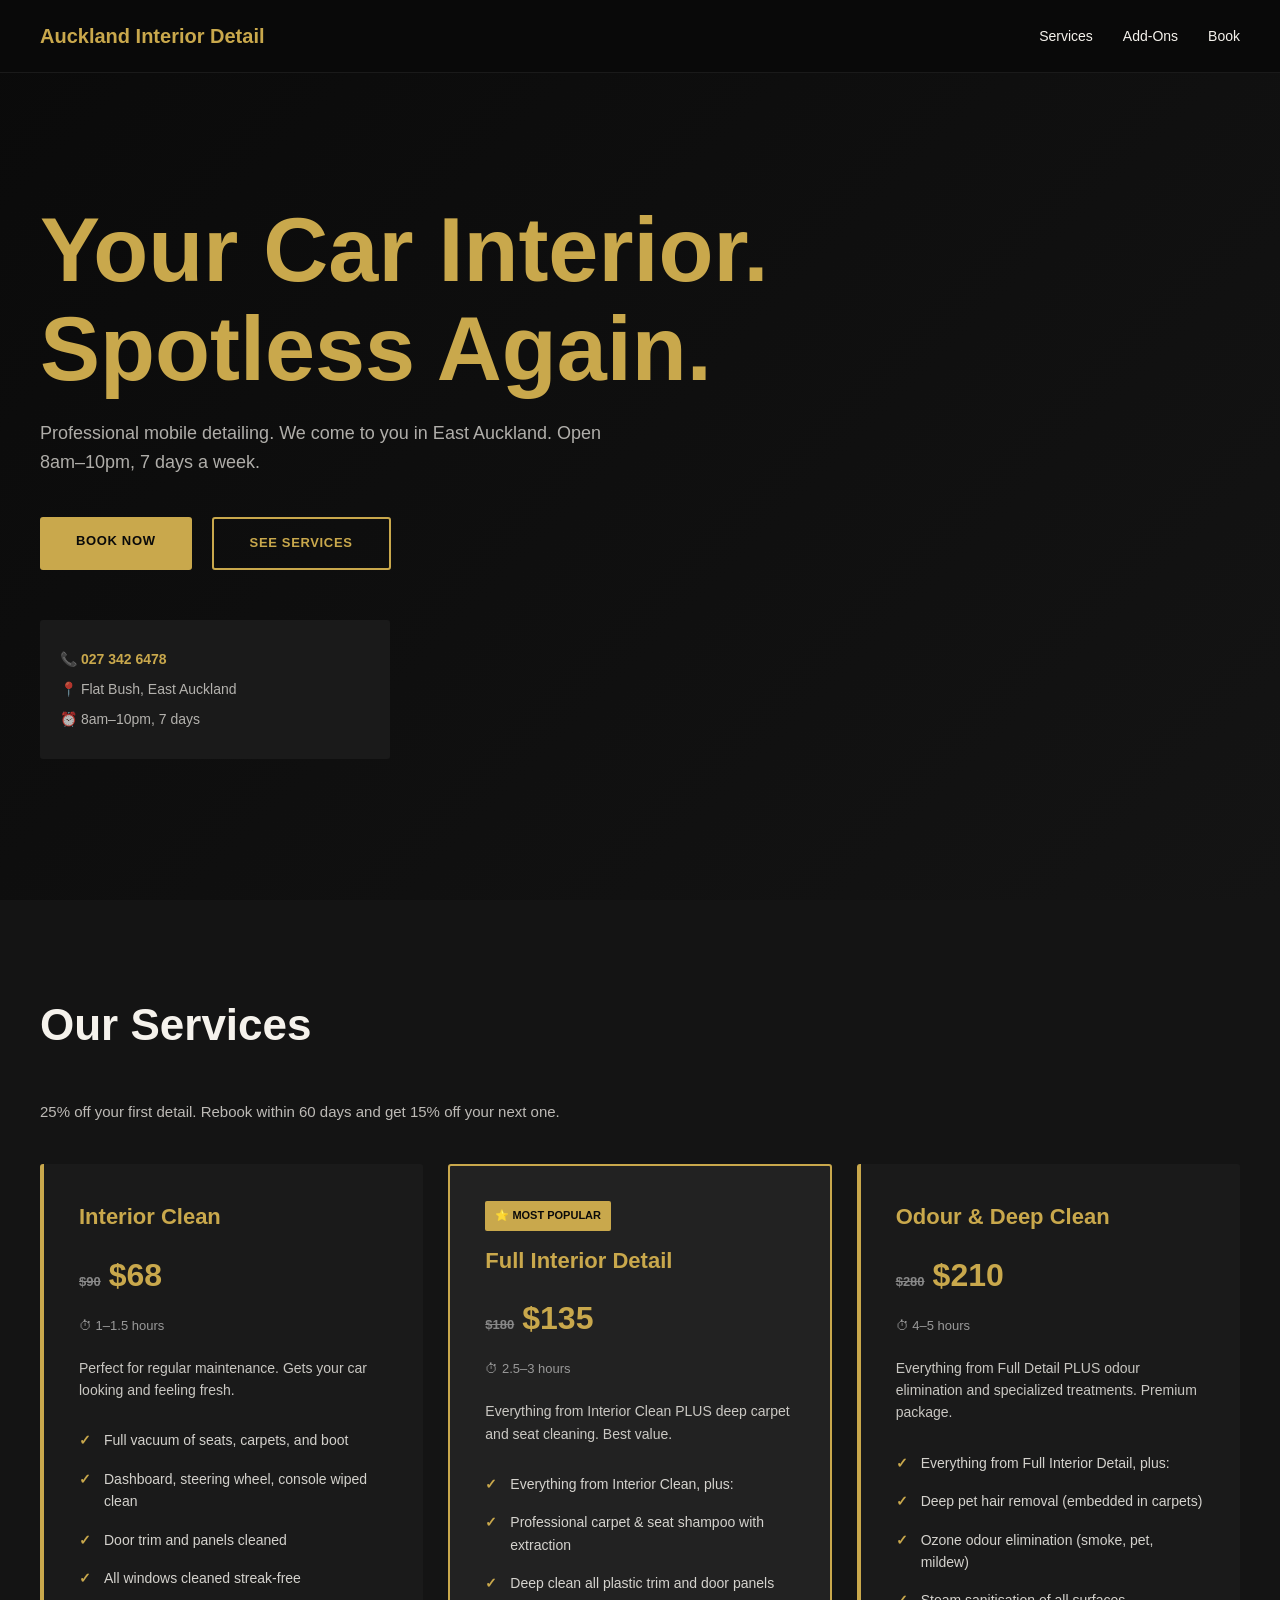
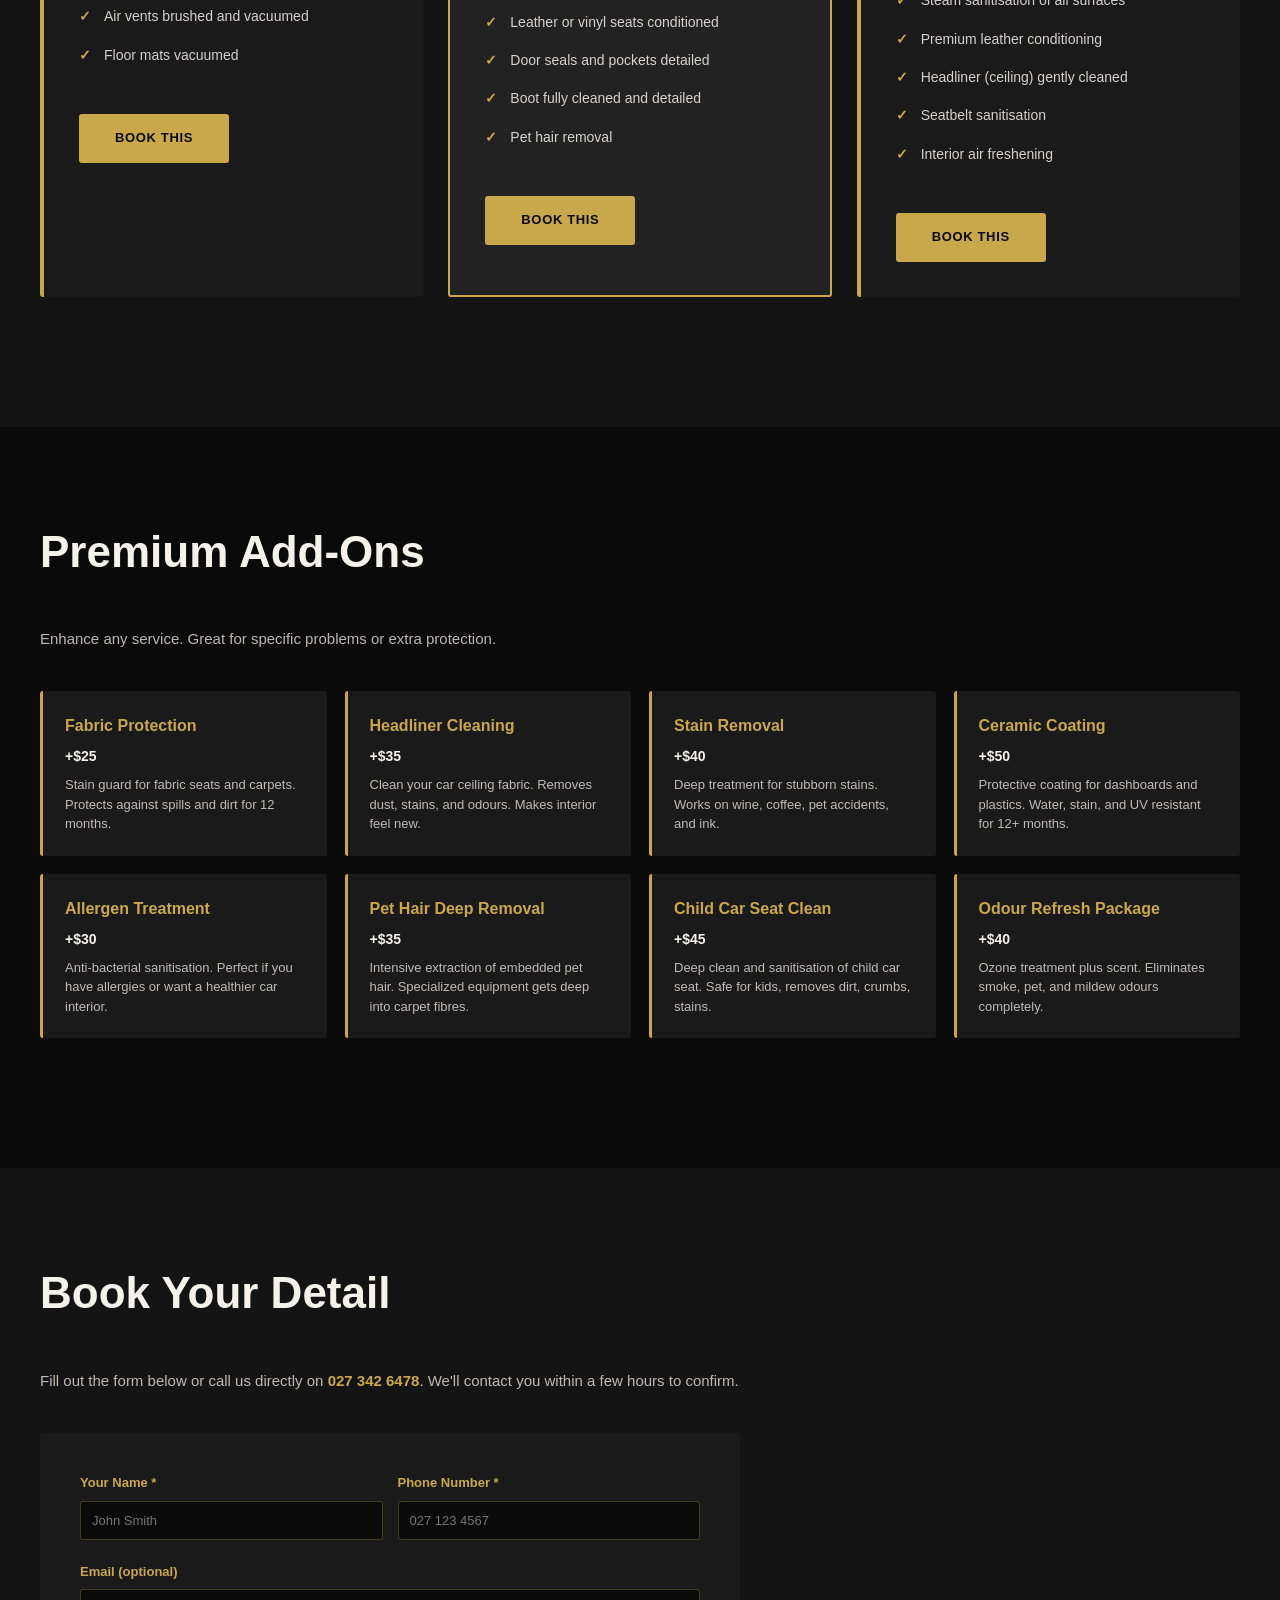
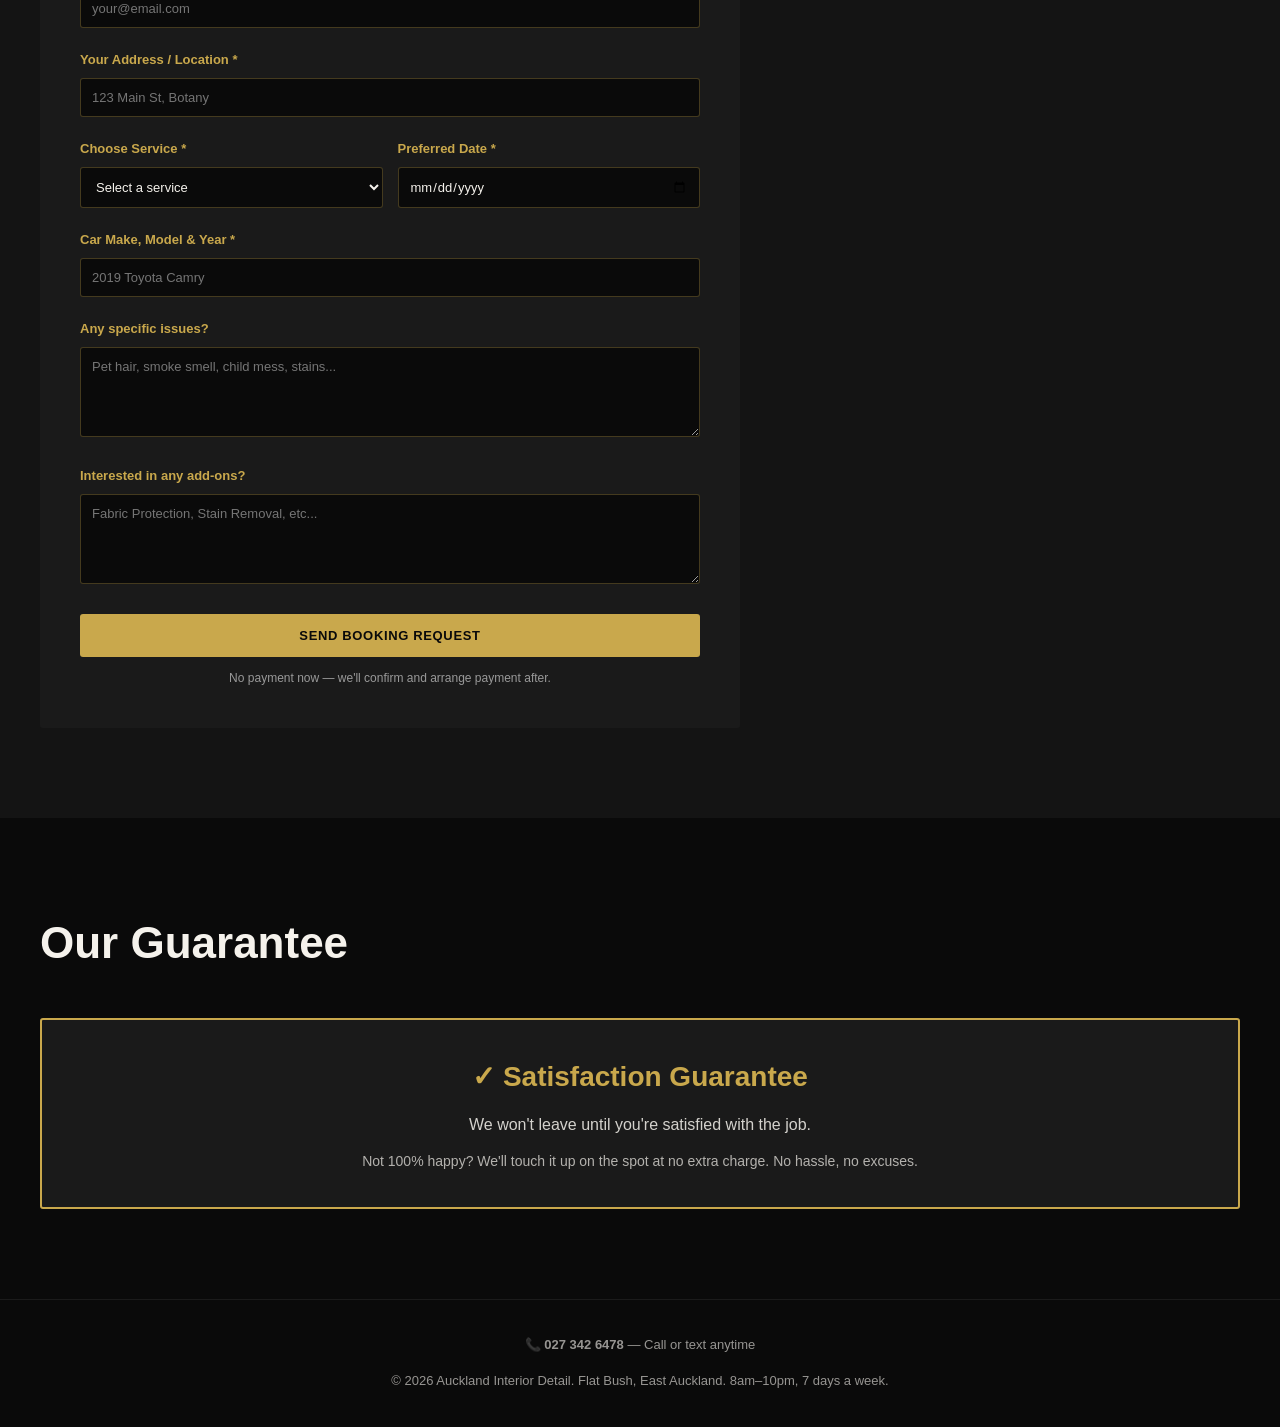
==== index.html @ ecf5320c "Intercept booking form: show success screen instead of redirecting to Formspree Agent-Logs-Url: http" ====
<!DOCTYPE html>
<html lang="en">
<head>
<meta charset="UTF-8">
<meta name="viewport" content="width=device-width, initial-scale=1.0">
<title>Auckland Interior Detail — Mobile Car Detailing</title>
<style>
* { margin: 0; padding: 0; box-sizing: border-box; }
body { background: #0a0a0a; color: #f5f2ec; font-family: -apple-system, BlinkMacSystemFont, 'Segoe UI', sans-serif; line-height: 1.6; }
nav { position: fixed; top: 0; left: 0; right: 0; z-index: 100; display: flex; justify-content: space-between; align-items: center; padding: 20px 40px; background: rgba(10,10,10,0.98); border-bottom: 1px solid rgba(255,255,255,0.07); }
.nav-logo { font-size: 20px; font-weight: bold; color: #c9a84c; }
.nav-links { display: flex; gap: 30px; list-style: none; }
.nav-links a { text-decoration: none; color: #f5f2ec; font-size: 14px; }
.nav-links a:hover { color: #c9a84c; }
.hero { min-height: 100vh; display: flex; flex-direction: column; justify-content: center; padding: 140px 40px 80px; background: linear-gradient(135deg, #0a0a0a 0%, #141414 100%); }
.hero h1 { font-size: 90px; margin-bottom: 20px; color: #c9a84c; line-height: 1.1; }
.hero p { font-size: 18px; color: rgba(245,242,236,0.7); max-width: 600px; margin-bottom: 40px; }
.hero-buttons { display: flex; gap: 20px; margin-bottom: 50px; }
.btn { display: inline-block; padding: 14px 36px; background: #c9a84c; color: #0a0a0a; text-decoration: none; border-radius: 3px; font-weight: 600; font-size: 13px; text-transform: uppercase; letter-spacing: 0.05em; border: none; cursor: pointer; transition: background 0.2s; }
.btn:hover { background: #e2c276; }
.hero-contact { background: #1a1a1a; padding: 20px; border-radius: 3px; max-width: 350px; text-align: left; }
.hero-contact p { margin: 8px 0; font-size: 14px; }
.hero-contact strong { color: #c9a84c; }
section { padding: 90px 40px; }
#services { background: #141414; }
#addons { background: #0a0a0a; }
#booking { background: #141414; }
#guarantee { background: #0a0a0a; }
h2 { font-size: 44px; margin-bottom: 40px; color: #f5f2ec; }
h3 { color: #c9a84c; margin-bottom: 15px; font-size: 22px; }
.intro-text { font-size: 15px; color: rgba(245,242,236,0.75); margin-bottom: 40px; }
.services-grid { display: grid; grid-template-columns: repeat(auto-fit, minmax(310px, 1fr)); gap: 25px; margin: 40px 0; }
.service-card { background: #1a1a1a; padding: 35px; border-left: 4px solid #c9a84c; border-radius: 3px; transition: transform 0.3s; }
.service-card:hover { transform: translateY(-3px); }
.service-card.featured { border: 2px solid #c9a84c; background: #222; }
.service-badge { background: #c9a84c; color: #0a0a0a; padding: 6px 10px; font-size: 11px; font-weight: 600; border-radius: 2px; display: inline-block; margin-bottom: 12px; }
.service-price { font-size: 32px; font-weight: bold; color: #c9a84c; margin: 15px 0; }
.service-price-old { font-size: 13px; color: #888; text-decoration: line-through; margin-right: 8px; }
.service-time { color: #999; font-size: 13px; margin: 10px 0 20px; }
.service-list { list-style: none; margin: 20px 0; }
.service-list li { padding: 8px 0 8px 25px; position: relative; color: rgba(245,242,236,0.85); font-size: 14px; }
.service-list li:before { content: "✓"; position: absolute; left: 0; color: #c9a84c; font-weight: bold; }
.service-btn { display: inline-block; margin-top: 20px; }
.addons-grid { display: grid; grid-template-columns: repeat(auto-fit, minmax(280px, 1fr)); gap: 18px; margin: 40px 0; }
.addon-card { background: #1a1a1a; padding: 22px; border-left: 3px solid #c9a84c; border-radius: 3px; }
.addon-name { font-size: 16px; font-weight: 600; color: #c9a84c; margin-bottom: 6px; }
.addon-price { font-size: 14px; font-weight: 600; color: #f5f2ec; margin-bottom: 8px; }
.addon-desc { font-size: 13px; color: rgba(245,242,236,0.75); line-height: 1.5; }
.booking-wrapper { max-width: 700px; }
.booking-form { background: #1a1a1a; padding: 40px; border-radius: 3px; margin-top: 30px; }
.form-group { margin-bottom: 22px; }
.form-group label { display: block; margin-bottom: 7px; font-weight: 600; color: #c9a84c; font-size: 13px; }
.form-group input, .form-group select, .form-group textarea { width: 100%; padding: 11px; background: #0a0a0a; border: 1px solid rgba(201,168,76,0.3); color: #f5f2ec; border-radius: 3px; font-family: inherit; font-size: 13px; }
.form-group input:focus, .form-group select:focus, .form-group textarea:focus { outline: none; border-color: #c9a84c; }
.form-row { display: grid; grid-template-columns: 1fr 1fr; gap: 15px; }
.form-group textarea { min-height: 90px; resize: vertical; }
.form-submit { width: 100%; }
.form-note { text-align: center; color: #999; font-size: 12px; margin-top: 12px; }
.guarantee-box { background: #1a1a1a; padding: 35px; border: 2px solid #c9a84c; border-radius: 3px; text-align: center; margin-top: 40px; }
.guarantee-title { font-size: 28px; margin-bottom: 12px; color: #c9a84c; }
.guarantee-text { font-size: 16px; color: rgba(245,242,236,0.85); }
.guarantee-subtext { margin-top: 12px; font-size: 14px; color: rgba(245,242,236,0.7); }
footer { background: #0a0a0a; text-align: center; padding: 35px; border-top: 1px solid rgba(255,255,255,0.07); font-size: 13px; color: rgba(245,242,236,0.6); }
@media (max-width: 768px) {
  nav { padding: 15px 20px; }
  .nav-links { gap: 15px; }
  .hero { padding: 100px 20px 60px; }
  .hero h1 { font-size: 52px; }
  .hero p { font-size: 16px; }
  section { padding: 60px 20px; }
  h2 { font-size: 32px; }
  .form-row { grid-template-columns: 1fr; }
  .services-grid { grid-template-columns: 1fr; }
  .addons-grid { grid-template-columns: 1fr; }
  .hero-buttons { flex-direction: column; }
}
</style>
</head>
<body>

<nav>
  <div class="nav-logo">Auckland Interior Detail</div>
  <ul class="nav-links">
    <li><a href="#services">Services</a></li>
    <li><a href="#addons">Add-Ons</a></li>
    <li><a href="#booking">Book</a></li>
  </ul>
</nav>

<section class="hero">
  <h1>Your Car Interior.<br>Spotless Again.</h1>
  <p>Professional mobile detailing. We come to you in East Auckland. Open 8am–10pm, 7 days a week.</p>
  <div class="hero-buttons">
    <a href="#booking" class="btn">Book Now</a>
    <a href="#services" class="btn" style="background: transparent; border: 2px solid #c9a84c; color: #c9a84c;">See Services</a>
  </div>
  <div class="hero-contact">
    <p><strong>📞 027 342 6478</strong></p>
    <p>📍 Flat Bush, East Auckland</p>
    <p>⏰ 8am–10pm, 7 days</p>
  </div>
</section>

<section id="services">
  <h2>Our Services</h2>
  <p class="intro-text">25% off your first detail. Rebook within 60 days and get 15% off your next one.</p>
  
  <div class="services-grid">
    
    <div class="service-card">
      <h3>Interior Clean</h3>
      <div class="service-price"><span class="service-price-old">$90</span>$68</div>
      <div class="service-time">⏱ 1–1.5 hours</div>
      <p style="margin-bottom: 18px; font-size: 14px; color: rgba(245,242,236,0.8);">Perfect for regular maintenance. Gets your car looking and feeling fresh.</p>
      <ul class="service-list">
        <li>Full vacuum of seats, carpets, and boot</li>
        <li>Dashboard, steering wheel, console wiped clean</li>
        <li>Door trim and panels cleaned</li>
        <li>All windows cleaned streak-free</li>
        <li>Air vents brushed and vacuumed</li>
        <li>Floor mats vacuumed</li>
      </ul>
      <a href="#booking" class="btn service-btn">Book This</a>
    </div>

    <div class="service-card featured">
      <div class="service-badge">⭐ MOST POPULAR</div>
      <h3>Full Interior Detail</h3>
      <div class="service-price"><span class="service-price-old">$180</span>$135</div>
      <div class="service-time">⏱ 2.5–3 hours</div>
      <p style="margin-bottom: 18px; font-size: 14px; color: rgba(245,242,236,0.8);">Everything from Interior Clean PLUS deep carpet and seat cleaning. Best value.</p>
      <ul class="service-list">
        <li>Everything from Interior Clean, plus:</li>
        <li>Professional carpet & seat shampoo with extraction</li>
        <li>Deep clean all plastic trim and door panels</li>
        <li>Leather or vinyl seats conditioned</li>
        <li>Door seals and pockets detailed</li>
        <li>Boot fully cleaned and detailed</li>
        <li>Pet hair removal</li>
      </ul>
      <a href="#booking" class="btn service-btn">Book This</a>
    </div>

    <div class="service-card">
      <h3>Odour & Deep Clean</h3>
      <div class="service-price"><span class="service-price-old">$280</span>$210</div>
      <div class="service-time">⏱ 4–5 hours</div>
      <p style="margin-bottom: 18px; font-size: 14px; color: rgba(245,242,236,0.8);">Everything from Full Detail PLUS odour elimination and specialized treatments. Premium package.</p>
      <ul class="service-list">
        <li>Everything from Full Interior Detail, plus:</li>
        <li>Deep pet hair removal (embedded in carpets)</li>
        <li>Ozone odour elimination (smoke, pet, mildew)</li>
        <li>Steam sanitisation of all surfaces</li>
        <li>Premium leather conditioning</li>
        <li>Headliner (ceiling) gently cleaned</li>
        <li>Seatbelt sanitisation</li>
        <li>Interior air freshening</li>
      </ul>
      <a href="#booking" class="btn service-btn">Book This</a>
    </div>

  </div>
</section>

<section id="addons">
  <h2>Premium Add-Ons</h2>
  <p class="intro-text">Enhance any service. Great for specific problems or extra protection.</p>
  
  <div class="addons-grid">
    <div class="addon-card">
      <div class="addon-name">Fabric Protection</div>
      <div class="addon-price">+$25</div>
      <div class="addon-desc">Stain guard for fabric seats and carpets. Protects against spills and dirt for 12 months.</div>
    </div>
    <div class="addon-card">
      <div class="addon-name">Headliner Cleaning</div>
      <div class="addon-price">+$35</div>
      <div class="addon-desc">Clean your car ceiling fabric. Removes dust, stains, and odours. Makes interior feel new.</div>
    </div>
    <div class="addon-card">
      <div class="addon-name">Stain Removal</div>
      <div class="addon-price">+$40</div>
      <div class="addon-desc">Deep treatment for stubborn stains. Works on wine, coffee, pet accidents, and ink.</div>
    </div>
    <div class="addon-card">
      <div class="addon-name">Ceramic Coating</div>
      <div class="addon-price">+$50</div>
      <div class="addon-desc">Protective coating for dashboards and plastics. Water, stain, and UV resistant for 12+ months.</div>
    </div>
    <div class="addon-card">
      <div class="addon-name">Allergen Treatment</div>
      <div class="addon-price">+$30</div>
      <div class="addon-desc">Anti-bacterial sanitisation. Perfect if you have allergies or want a healthier car interior.</div>
    </div>
    <div class="addon-card">
      <div class="addon-name">Pet Hair Deep Removal</div>
      <div class="addon-price">+$35</div>
      <div class="addon-desc">Intensive extraction of embedded pet hair. Specialized equipment gets deep into carpet fibres.</div>
    </div>
    <div class="addon-card">
      <div class="addon-name">Child Car Seat Clean</div>
      <div class="addon-price">+$45</div>
      <div class="addon-desc">Deep clean and sanitisation of child car seat. Safe for kids, removes dirt, crumbs, stains.</div>
    </div>
    <div class="addon-card">
      <div class="addon-name">Odour Refresh Package</div>
      <div class="addon-price">+$40</div>
      <div class="addon-desc">Ozone treatment plus scent. Eliminates smoke, pet, and mildew odours completely.</div>
    </div>
  </div>
</section>

<section id="booking">
  <h2>Book Your Detail</h2>
  <div class="booking-wrapper">
    <p class="intro-text">Fill out the form below or call us directly on <strong style="color: #c9a84c;">027 342 6478</strong>. We'll contact you within a few hours to confirm.</p>
    
    <form class="booking-form" id="bookingFormElement">
      
      <div class="form-row">
        <div class="form-group">
          <label for="name">Your Name *</label>
          <input type="text" id="name" name="name" required placeholder="John Smith">
        </div>
        <div class="form-group">
          <label for="phone">Phone Number *</label>
          <input type="tel" id="phone" name="phone" required placeholder="027 123 4567">
        </div>
      </div>

      <div class="form-group">
        <label for="email">Email (optional)</label>
        <input type="email" id="email" name="email" placeholder="your@email.com">
      </div>

      <div class="form-group">
        <label for="address">Your Address / Location *</label>
        <input type="text" id="address" name="address" required placeholder="123 Main St, Botany">
      </div>

      <div class="form-row">
        <div class="form-group">
          <label for="service">Choose Service *</label>
          <select id="service" name="service" required>
            <option value="">Select a service</option>
            <option value="Interior Clean - $68">Interior Clean — $68 (was $90)</option>
            <option value="Full Interior Detail - $135">Full Interior Detail — $135 (was $180) ⭐</option>
            <option value="Odour & Deep Clean - $210">Odour & Deep Clean — $210 (was $280)</option>
          </select>
        </div>
        <div class="form-group">
          <label for="date">Preferred Date *</label>
          <input type="date" id="date" name="date" required>
        </div>
      </div>

      <div class="form-group">
        <label for="car">Car Make, Model & Year *</label>
        <input type="text" id="car" name="car" required placeholder="2019 Toyota Camry">
      </div>

      <div class="form-group">
        <label for="issues">Any specific issues?</label>
        <textarea id="issues" name="issues" placeholder="Pet hair, smoke smell, child mess, stains..."></textarea>
      </div>

      <div class="form-group">
        <label for="addons">Interested in any add-ons?</label>
        <textarea id="addons" name="addons" placeholder="Fabric Protection, Stain Removal, etc..."></textarea>
      </div>

      <button type="submit" class="btn form-submit">Send Booking Request</button>
      <p class="form-note">No payment now — we'll confirm and arrange payment after.</p>
    </form>

    <div id="bookingSuccess" style="display:none; text-align:center; padding: 60px 20px;">
      <div style="font-size: 80px; color: #27ae60; line-height: 1;">✓</div>
      <h2 style="color: #27ae60; margin: 20px 0 15px; font-size: 32px;">Booking Placed!</h2>
      <p style="font-size: 16px; color: rgba(245,242,236,0.85); max-width: 480px; margin: 0 auto 20px;">Thank you for your booking. We've received your request and will contact you within a few hours to confirm.</p>
      <p style="font-size: 18px; font-weight: 600; color: #c9a84c;">📞 027 342 6478</p>
    </div>

  </div>
</section>

<section id="guarantee">
  <h2>Our Guarantee</h2>
  <div class="guarantee-box">
    <h3 class="guarantee-title">✓ Satisfaction Guarantee</h3>
    <p class="guarantee-text">We won't leave until you're satisfied with the job.</p>
    <p class="guarantee-subtext">Not 100% happy? We'll touch it up on the spot at no extra charge. No hassle, no excuses.</p>
  </div>
</section>

<footer>
  <p><strong>📞 027 342 6478</strong> — Call or text anytime</p>
  <p style="margin-top: 15px;">© 2026 Auckland Interior Detail. Flat Bush, East Auckland. 8am–10pm, 7 days a week.</p>
</footer>

<script>
  document.getElementById('bookingFormElement').addEventListener('submit', (event) => {
    event.preventDefault();
    const form = event.target;
    fetch('https://formspree.io/f/meevgrbk', {
      method: 'POST',
      headers: { 'Accept': 'application/json' },
      body: new FormData(form)
    }).then((response) => {
      if (response.ok) {
        form.style.display = 'none';
        const success = document.getElementById('bookingSuccess');
        success.style.display = 'block';
        success.scrollIntoView({ behavior: 'smooth' });
      } else {
        alert('Something went wrong. Please try again or call us on 027 342 6478.');
      }
    }).catch(() => {
      alert('Something went wrong. Please try again or call us on 027 342 6478.');
    });
  });
</script>

</body>
</html>
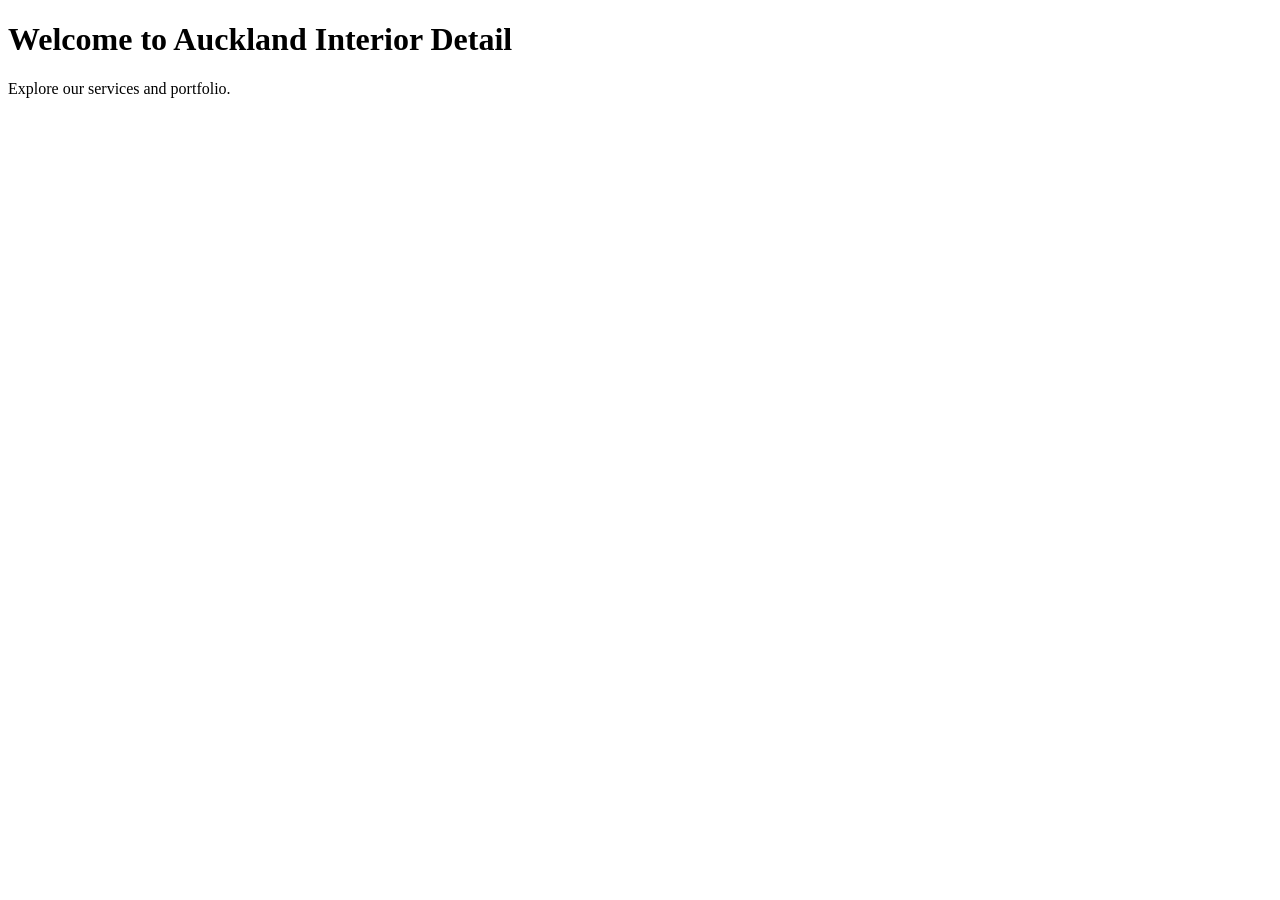
==== commit fbedfab4: "Updated index.html to remove inline styles and scripts" ====
--- a/index.html
+++ b/index.html
@@ -1,324 +1,14 @@
 <!DOCTYPE html>
 <html lang="en">
 <head>
-<meta charset="UTF-8">
-<meta name="viewport" content="width=device-width, initial-scale=1.0">
-<title>Auckland Interior Detail — Mobile Car Detailing</title>
-<style>
-* { margin: 0; padding: 0; box-sizing: border-box; }
-body { background: #0a0a0a; color: #f5f2ec; font-family: -apple-system, BlinkMacSystemFont, 'Segoe UI', sans-serif; line-height: 1.6; }
-nav { position: fixed; top: 0; left: 0; right: 0; z-index: 100; display: flex; justify-content: space-between; align-items: center; padding: 20px 40px; background: rgba(10,10,10,0.98); border-bottom: 1px solid rgba(255,255,255,0.07); }
-.nav-logo { font-size: 20px; font-weight: bold; color: #c9a84c; }
-.nav-links { display: flex; gap: 30px; list-style: none; }
-.nav-links a { text-decoration: none; color: #f5f2ec; font-size: 14px; }
-.nav-links a:hover { color: #c9a84c; }
-.hero { min-height: 100vh; display: flex; flex-direction: column; justify-content: center; padding: 140px 40px 80px; background: linear-gradient(135deg, #0a0a0a 0%, #141414 100%); }
-.hero h1 { font-size: 90px; margin-bottom: 20px; color: #c9a84c; line-height: 1.1; }
-.hero p { font-size: 18px; color: rgba(245,242,236,0.7); max-width: 600px; margin-bottom: 40px; }
-.hero-buttons { display: flex; gap: 20px; margin-bottom: 50px; }
-.btn { display: inline-block; padding: 14px 36px; background: #c9a84c; color: #0a0a0a; text-decoration: none; border-radius: 3px; font-weight: 600; font-size: 13px; text-transform: uppercase; letter-spacing: 0.05em; border: none; cursor: pointer; transition: background 0.2s; }
-.btn:hover { background: #e2c276; }
-.hero-contact { background: #1a1a1a; padding: 20px; border-radius: 3px; max-width: 350px; text-align: left; }
-.hero-contact p { margin: 8px 0; font-size: 14px; }
-.hero-contact strong { color: #c9a84c; }
-section { padding: 90px 40px; }
-#services { background: #141414; }
-#addons { background: #0a0a0a; }
-#booking { background: #141414; }
-#guarantee { background: #0a0a0a; }
-h2 { font-size: 44px; margin-bottom: 40px; color: #f5f2ec; }
-h3 { color: #c9a84c; margin-bottom: 15px; font-size: 22px; }
-.intro-text { font-size: 15px; color: rgba(245,242,236,0.75); margin-bottom: 40px; }
-.services-grid { display: grid; grid-template-columns: repeat(auto-fit, minmax(310px, 1fr)); gap: 25px; margin: 40px 0; }
-.service-card { background: #1a1a1a; padding: 35px; border-left: 4px solid #c9a84c; border-radius: 3px; transition: transform 0.3s; }
-.service-card:hover { transform: translateY(-3px); }
-.service-card.featured { border: 2px solid #c9a84c; background: #222; }
-.service-badge { background: #c9a84c; color: #0a0a0a; padding: 6px 10px; font-size: 11px; font-weight: 600; border-radius: 2px; display: inline-block; margin-bottom: 12px; }
-.service-price { font-size: 32px; font-weight: bold; color: #c9a84c; margin: 15px 0; }
-.service-price-old { font-size: 13px; color: #888; text-decoration: line-through; margin-right: 8px; }
-.service-time { color: #999; font-size: 13px; margin: 10px 0 20px; }
-.service-list { list-style: none; margin: 20px 0; }
-.service-list li { padding: 8px 0 8px 25px; position: relative; color: rgba(245,242,236,0.85); font-size: 14px; }
-.service-list li:before { content: "✓"; position: absolute; left: 0; color: #c9a84c; font-weight: bold; }
-.service-btn { display: inline-block; margin-top: 20px; }
-.addons-grid { display: grid; grid-template-columns: repeat(auto-fit, minmax(280px, 1fr)); gap: 18px; margin: 40px 0; }
-.addon-card { background: #1a1a1a; padding: 22px; border-left: 3px solid #c9a84c; border-radius: 3px; }
-.addon-name { font-size: 16px; font-weight: 600; color: #c9a84c; margin-bottom: 6px; }
-.addon-price { font-size: 14px; font-weight: 600; color: #f5f2ec; margin-bottom: 8px; }
-.addon-desc { font-size: 13px; color: rgba(245,242,236,0.75); line-height: 1.5; }
-.booking-wrapper { max-width: 700px; }
-.booking-form { background: #1a1a1a; padding: 40px; border-radius: 3px; margin-top: 30px; }
-.form-group { margin-bottom: 22px; }
-.form-group label { display: block; margin-bottom: 7px; font-weight: 600; color: #c9a84c; font-size: 13px; }
-.form-group input, .form-group select, .form-group textarea { width: 100%; padding: 11px; background: #0a0a0a; border: 1px solid rgba(201,168,76,0.3); color: #f5f2ec; border-radius: 3px; font-family: inherit; font-size: 13px; }
-.form-group input:focus, .form-group select:focus, .form-group textarea:focus { outline: none; border-color: #c9a84c; }
-.form-row { display: grid; grid-template-columns: 1fr 1fr; gap: 15px; }
-.form-group textarea { min-height: 90px; resize: vertical; }
-.form-submit { width: 100%; }
-.form-note { text-align: center; color: #999; font-size: 12px; margin-top: 12px; }
-.guarantee-box { background: #1a1a1a; padding: 35px; border: 2px solid #c9a84c; border-radius: 3px; text-align: center; margin-top: 40px; }
-.guarantee-title { font-size: 28px; margin-bottom: 12px; color: #c9a84c; }
-.guarantee-text { font-size: 16px; color: rgba(245,242,236,0.85); }
-.guarantee-subtext { margin-top: 12px; font-size: 14px; color: rgba(245,242,236,0.7); }
-footer { background: #0a0a0a; text-align: center; padding: 35px; border-top: 1px solid rgba(255,255,255,0.07); font-size: 13px; color: rgba(245,242,236,0.6); }
-@media (max-width: 768px) {
-  nav { padding: 15px 20px; }
-  .nav-links { gap: 15px; }
-  .hero { padding: 100px 20px 60px; }
-  .hero h1 { font-size: 52px; }
-  .hero p { font-size: 16px; }
-  section { padding: 60px 20px; }
-  h2 { font-size: 32px; }
-  .form-row { grid-template-columns: 1fr; }
-  .services-grid { grid-template-columns: 1fr; }
-  .addons-grid { grid-template-columns: 1fr; }
-  .hero-buttons { flex-direction: column; }
-}
-</style>
+    <meta charset="UTF-8">
+    <meta name="viewport" content="width=device-width, initial-scale=1.0">
+    <title>Auckland Interior Detail</title>
+    <link rel="stylesheet" href="css/styles.css">
 </head>
 <body>
-
-<nav>
-  <div class="nav-logo">Auckland Interior Detail</div>
-  <ul class="nav-links">
-    <li><a href="#services">Services</a></li>
-    <li><a href="#addons">Add-Ons</a></li>
-    <li><a href="#booking">Book</a></li>
-  </ul>
-</nav>
-
-<section class="hero">
-  <h1>Your Car Interior.<br>Spotless Again.</h1>
-  <p>Professional mobile detailing. We come to you in East Auckland. Open 8am–10pm, 7 days a week.</p>
-  <div class="hero-buttons">
-    <a href="#booking" class="btn">Book Now</a>
-    <a href="#services" class="btn" style="background: transparent; border: 2px solid #c9a84c; color: #c9a84c;">See Services</a>
-  </div>
-  <div class="hero-contact">
-    <p><strong>📞 027 342 6478</strong></p>
-    <p>📍 Flat Bush, East Auckland</p>
-    <p>⏰ 8am–10pm, 7 days</p>
-  </div>
-</section>
-
-<section id="services">
-  <h2>Our Services</h2>
-  <p class="intro-text">25% off your first detail. Rebook within 60 days and get 15% off your next one.</p>
-  
-  <div class="services-grid">
-    
-    <div class="service-card">
-      <h3>Interior Clean</h3>
-      <div class="service-price"><span class="service-price-old">$90</span>$68</div>
-      <div class="service-time">⏱ 1–1.5 hours</div>
-      <p style="margin-bottom: 18px; font-size: 14px; color: rgba(245,242,236,0.8);">Perfect for regular maintenance. Gets your car looking and feeling fresh.</p>
-      <ul class="service-list">
-        <li>Full vacuum of seats, carpets, and boot</li>
-        <li>Dashboard, steering wheel, console wiped clean</li>
-        <li>Door trim and panels cleaned</li>
-        <li>All windows cleaned streak-free</li>
-        <li>Air vents brushed and vacuumed</li>
-        <li>Floor mats vacuumed</li>
-      </ul>
-      <a href="#booking" class="btn service-btn">Book This</a>
-    </div>
-
-    <div class="service-card featured">
-      <div class="service-badge">⭐ MOST POPULAR</div>
-      <h3>Full Interior Detail</h3>
-      <div class="service-price"><span class="service-price-old">$180</span>$135</div>
-      <div class="service-time">⏱ 2.5–3 hours</div>
-      <p style="margin-bottom: 18px; font-size: 14px; color: rgba(245,242,236,0.8);">Everything from Interior Clean PLUS deep carpet and seat cleaning. Best value.</p>
-      <ul class="service-list">
-        <li>Everything from Interior Clean, plus:</li>
-        <li>Professional carpet & seat shampoo with extraction</li>
-        <li>Deep clean all plastic trim and door panels</li>
-        <li>Leather or vinyl seats conditioned</li>
-        <li>Door seals and pockets detailed</li>
-        <li>Boot fully cleaned and detailed</li>
-        <li>Pet hair removal</li>
-      </ul>
-      <a href="#booking" class="btn service-btn">Book This</a>
-    </div>
-
-    <div class="service-card">
-      <h3>Odour & Deep Clean</h3>
-      <div class="service-price"><span class="service-price-old">$280</span>$210</div>
-      <div class="service-time">⏱ 4–5 hours</div>
-      <p style="margin-bottom: 18px; font-size: 14px; color: rgba(245,242,236,0.8);">Everything from Full Detail PLUS odour elimination and specialized treatments. Premium package.</p>
-      <ul class="service-list">
-        <li>Everything from Full Interior Detail, plus:</li>
-        <li>Deep pet hair removal (embedded in carpets)</li>
-        <li>Ozone odour elimination (smoke, pet, mildew)</li>
-        <li>Steam sanitisation of all surfaces</li>
-        <li>Premium leather conditioning</li>
-        <li>Headliner (ceiling) gently cleaned</li>
-        <li>Seatbelt sanitisation</li>
-        <li>Interior air freshening</li>
-      </ul>
-      <a href="#booking" class="btn service-btn">Book This</a>
-    </div>
-
-  </div>
-</section>
-
-<section id="addons">
-  <h2>Premium Add-Ons</h2>
-  <p class="intro-text">Enhance any service. Great for specific problems or extra protection.</p>
-  
-  <div class="addons-grid">
-    <div class="addon-card">
-      <div class="addon-name">Fabric Protection</div>
-      <div class="addon-price">+$25</div>
-      <div class="addon-desc">Stain guard for fabric seats and carpets. Protects against spills and dirt for 12 months.</div>
-    </div>
-    <div class="addon-card">
-      <div class="addon-name">Headliner Cleaning</div>
-      <div class="addon-price">+$35</div>
-      <div class="addon-desc">Clean your car ceiling fabric. Removes dust, stains, and odours. Makes interior feel new.</div>
-    </div>
-    <div class="addon-card">
-      <div class="addon-name">Stain Removal</div>
-      <div class="addon-price">+$40</div>
-      <div class="addon-desc">Deep treatment for stubborn stains. Works on wine, coffee, pet accidents, and ink.</div>
-    </div>
-    <div class="addon-card">
-      <div class="addon-name">Ceramic Coating</div>
-      <div class="addon-price">+$50</div>
-      <div class="addon-desc">Protective coating for dashboards and plastics. Water, stain, and UV resistant for 12+ months.</div>
-    </div>
-    <div class="addon-card">
-      <div class="addon-name">Allergen Treatment</div>
-      <div class="addon-price">+$30</div>
-      <div class="addon-desc">Anti-bacterial sanitisation. Perfect if you have allergies or want a healthier car interior.</div>
-    </div>
-    <div class="addon-card">
-      <div class="addon-name">Pet Hair Deep Removal</div>
-      <div class="addon-price">+$35</div>
-      <div class="addon-desc">Intensive extraction of embedded pet hair. Specialized equipment gets deep into carpet fibres.</div>
-    </div>
-    <div class="addon-card">
-      <div class="addon-name">Child Car Seat Clean</div>
-      <div class="addon-price">+$45</div>
-      <div class="addon-desc">Deep clean and sanitisation of child car seat. Safe for kids, removes dirt, crumbs, stains.</div>
-    </div>
-    <div class="addon-card">
-      <div class="addon-name">Odour Refresh Package</div>
-      <div class="addon-price">+$40</div>
-      <div class="addon-desc">Ozone treatment plus scent. Eliminates smoke, pet, and mildew odours completely.</div>
-    </div>
-  </div>
-</section>
-
-<section id="booking">
-  <h2>Book Your Detail</h2>
-  <div class="booking-wrapper">
-    <p class="intro-text">Fill out the form below or call us directly on <strong style="color: #c9a84c;">027 342 6478</strong>. We'll contact you within a few hours to confirm.</p>
-    
-    <form class="booking-form" id="bookingFormElement">
-      
-      <div class="form-row">
-        <div class="form-group">
-          <label for="name">Your Name *</label>
-          <input type="text" id="name" name="name" required placeholder="John Smith">
-        </div>
-        <div class="form-group">
-          <label for="phone">Phone Number *</label>
-          <input type="tel" id="phone" name="phone" required placeholder="027 123 4567">
-        </div>
-      </div>
-
-      <div class="form-group">
-        <label for="email">Email (optional)</label>
-        <input type="email" id="email" name="email" placeholder="your@email.com">
-      </div>
-
-      <div class="form-group">
-        <label for="address">Your Address / Location *</label>
-        <input type="text" id="address" name="address" required placeholder="123 Main St, Botany">
-      </div>
-
-      <div class="form-row">
-        <div class="form-group">
-          <label for="service">Choose Service *</label>
-          <select id="service" name="service" required>
-            <option value="">Select a service</option>
-            <option value="Interior Clean - $68">Interior Clean — $68 (was $90)</option>
-            <option value="Full Interior Detail - $135">Full Interior Detail — $135 (was $180) ⭐</option>
-            <option value="Odour & Deep Clean - $210">Odour & Deep Clean — $210 (was $280)</option>
-          </select>
-        </div>
-        <div class="form-group">
-          <label for="date">Preferred Date *</label>
-          <input type="date" id="date" name="date" required>
-        </div>
-      </div>
-
-      <div class="form-group">
-        <label for="car">Car Make, Model & Year *</label>
-        <input type="text" id="car" name="car" required placeholder="2019 Toyota Camry">
-      </div>
-
-      <div class="form-group">
-        <label for="issues">Any specific issues?</label>
-        <textarea id="issues" name="issues" placeholder="Pet hair, smoke smell, child mess, stains..."></textarea>
-      </div>
-
-      <div class="form-group">
-        <label for="addons">Interested in any add-ons?</label>
-        <textarea id="addons" name="addons" placeholder="Fabric Protection, Stain Removal, etc..."></textarea>
-      </div>
-
-      <button type="submit" class="btn form-submit">Send Booking Request</button>
-      <p class="form-note">No payment now — we'll confirm and arrange payment after.</p>
-    </form>
-
-    <div id="bookingSuccess" style="display:none; text-align:center; padding: 60px 20px;">
-      <div style="font-size: 80px; color: #27ae60; line-height: 1;">✓</div>
-      <h2 style="color: #27ae60; margin: 20px 0 15px; font-size: 32px;">Booking Placed!</h2>
-      <p style="font-size: 16px; color: rgba(245,242,236,0.85); max-width: 480px; margin: 0 auto 20px;">Thank you for your booking. We've received your request and will contact you within a few hours to confirm.</p>
-      <p style="font-size: 18px; font-weight: 600; color: #c9a84c;">📞 027 342 6478</p>
-    </div>
-
-  </div>
-</section>
-
-<section id="guarantee">
-  <h2>Our Guarantee</h2>
-  <div class="guarantee-box">
-    <h3 class="guarantee-title">✓ Satisfaction Guarantee</h3>
-    <p class="guarantee-text">We won't leave until you're satisfied with the job.</p>
-    <p class="guarantee-subtext">Not 100% happy? We'll touch it up on the spot at no extra charge. No hassle, no excuses.</p>
-  </div>
-</section>
-
-<footer>
-  <p><strong>📞 027 342 6478</strong> — Call or text anytime</p>
-  <p style="margin-top: 15px;">© 2026 Auckland Interior Detail. Flat Bush, East Auckland. 8am–10pm, 7 days a week.</p>
-</footer>
-
-<script>
-  document.getElementById('bookingFormElement').addEventListener('submit', (event) => {
-    event.preventDefault();
-    const form = event.target;
-    fetch('https://formspree.io/f/meevgrbk', {
-      method: 'POST',
-      headers: { 'Accept': 'application/json' },
-      body: new FormData(form)
-    }).then((response) => {
-      if (response.ok) {
-        form.style.display = 'none';
-        const success = document.getElementById('bookingSuccess');
-        success.style.display = 'block';
-        success.scrollIntoView({ behavior: 'smooth' });
-      } else {
-        alert('Something went wrong. Please try again or call us on 027 342 6478.');
-      }
-    }).catch(() => {
-      alert('Something went wrong. Please try again or call us on 027 342 6478.');
-    });
-  });
-</script>
-
+    <h1>Welcome to Auckland Interior Detail</h1>
+    <p>Explore our services and portfolio.</p>
+    <script src="js/form.js"></script>
 </body>
-</html>
+</html>
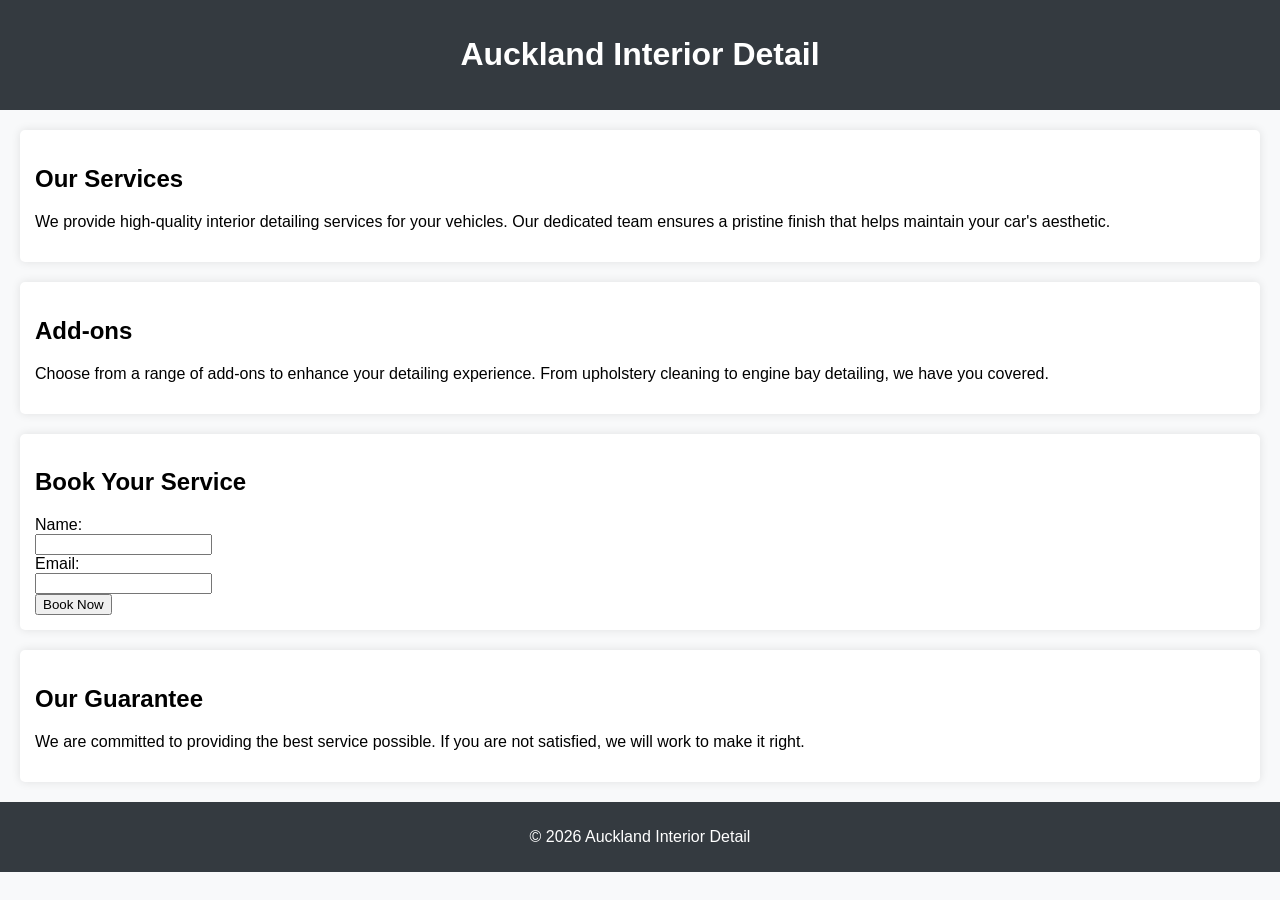
==== commit c65e95d4: "Restore full original working version of index.html with services, add-ons, booking form, and guaran" ====
--- a/index.html
+++ b/index.html
@@ -5,10 +5,66 @@
     <meta name="viewport" content="width=device-width, initial-scale=1.0">
     <title>Auckland Interior Detail</title>
     <link rel="stylesheet" href="css/styles.css">
+    <script src="js/form.js"></script>
+    <style>
+        /* Inline CSS for immediate styling */
+        body {
+            font-family: Arial, sans-serif;
+            margin: 0;
+            padding: 0;
+            background-color: #f8f9fa;
+        }
+        header {
+            background-color: #343a40;
+            color: #ffffff;
+            padding: 15px;
+            text-align: center;
+        }
+        .services, .addons, .booking-form, .guarantee {
+            margin: 20px;
+            padding: 15px;
+            border-radius: 5px;
+            background-color: #ffffff;
+            box-shadow: 0 0 10px rgba(0, 0, 0, 0.1);
+        }
+        footer {
+            text-align: center;
+            padding: 10px;
+            background-color: #343a40;
+            color: #ffffff;
+        }
+    </style>
 </head>
 <body>
-    <h1>Welcome to Auckland Interior Detail</h1>
-    <p>Explore our services and portfolio.</p>
-    <script src="js/form.js"></script>
+    <header>
+        <h1>Auckland Interior Detail</h1>
+    </header>
+    <div class="services">
+        <h2>Our Services</h2>
+        <p>We provide high-quality interior detailing services for your vehicles. Our dedicated team ensures a pristine finish that helps maintain your car's aesthetic.
+        </p>
+    </div>
+    <div class="addons">
+        <h2>Add-ons</h2>
+        <p>Choose from a range of add-ons to enhance your detailing experience. From upholstery cleaning to engine bay detailing, we have you covered.
+        </p>
+    </div>
+    <div class="booking-form">
+        <h2>Book Your Service</h2>
+        <form>
+            <label for="name">Name:</label><br>
+            <input type="text" id="name" name="name"><br>
+            <label for="email">Email:</label><br>
+            <input type="email" id="email" name="email"><br>
+            <input type="submit" value="Book Now">
+        </form>
+    </div>
+    <div class="guarantee">
+        <h2>Our Guarantee</h2>
+        <p>We are committed to providing the best service possible. If you are not satisfied, we will work to make it right.</p>
+    </div>
+    <footer>
+        <p>&copy; 2026 Auckland Interior Detail</p>
+    </footer>
 </body>
-</html>+</html>
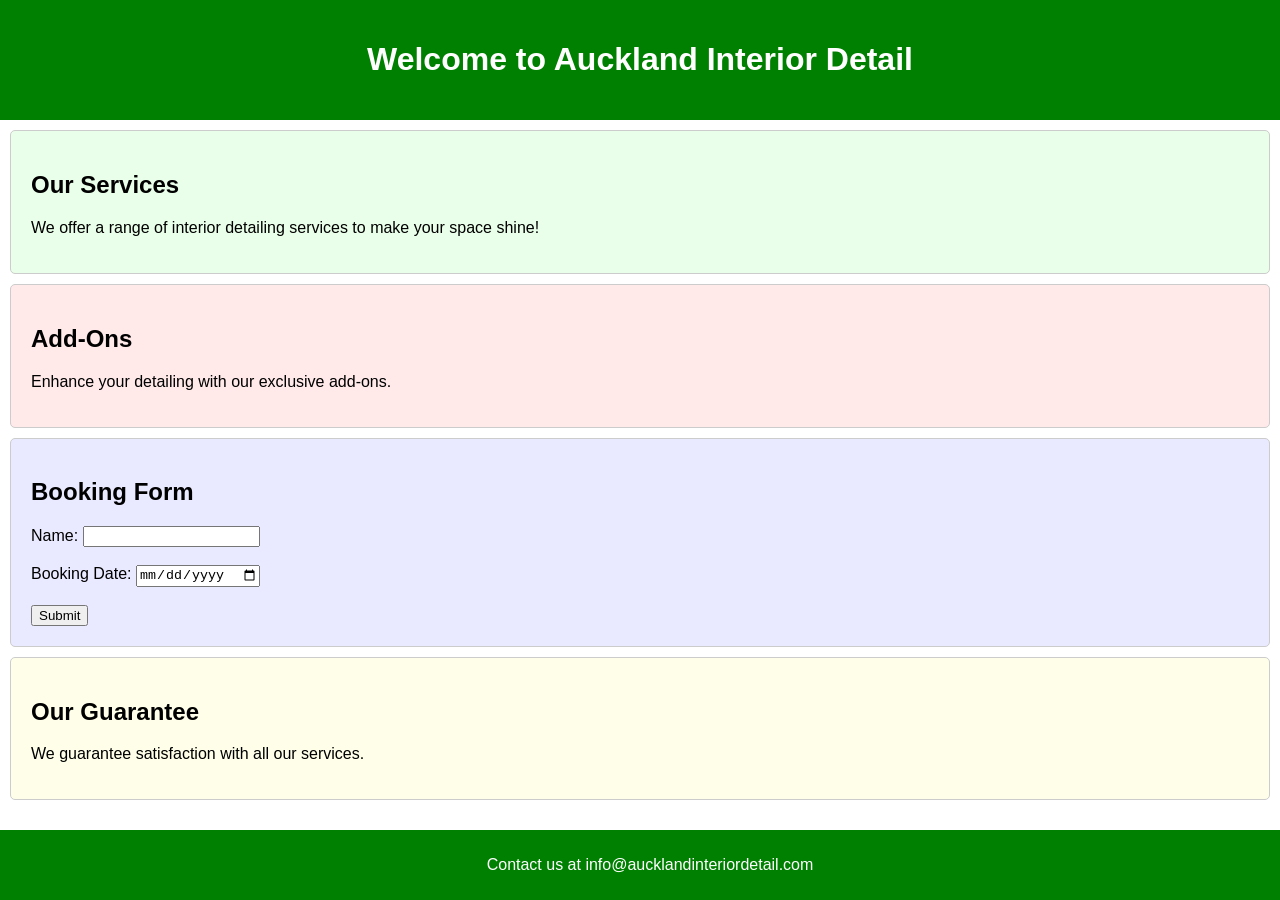
==== commit 603cde3a: "Update index.html with complete HTML page and CSS styling" ====
--- a/index.html
+++ b/index.html
@@ -4,67 +4,75 @@
     <meta charset="UTF-8">
     <meta name="viewport" content="width=device-width, initial-scale=1.0">
     <title>Auckland Interior Detail</title>
-    <link rel="stylesheet" href="css/styles.css">
-    <script src="js/form.js"></script>
     <style>
-        /* Inline CSS for immediate styling */
         body {
             font-family: Arial, sans-serif;
             margin: 0;
             padding: 0;
-            background-color: #f8f9fa;
         }
         header {
-            background-color: #343a40;
-            color: #ffffff;
-            padding: 15px;
+            background-color: green;
+            color: white;
+            padding: 20px;
             text-align: center;
         }
-        .services, .addons, .booking-form, .guarantee {
-            margin: 20px;
-            padding: 15px;
-            border-radius: 5px;
-            background-color: #ffffff;
-            box-shadow: 0 0 10px rgba(0, 0, 0, 0.1);
-        }
         footer {
+            background-color: green;
+            color: white;
             text-align: center;
             padding: 10px;
-            background-color: #343a40;
-            color: #ffffff;
+            position: absolute;
+            bottom: 0;
+            width: 100%;
+        }
+        section {
+            padding: 20px;
+            margin: 10px;
+            border: 1px solid #ccc;
+            border-radius: 5px;
+        }
+        .service {
+            background-color: #e9ffe9;
+        }
+        .addons {
+            background-color: #ffe9e9;
+        }
+        .booking-form {
+            background-color: #e9e9ff;
+        }
+        .guarantee {
+            background-color: #ffffe9;
         }
     </style>
 </head>
 <body>
     <header>
-        <h1>Auckland Interior Detail</h1>
+        <h1>Welcome to Auckland Interior Detail</h1>
     </header>
-    <div class="services">
+    <section class="service">
         <h2>Our Services</h2>
-        <p>We provide high-quality interior detailing services for your vehicles. Our dedicated team ensures a pristine finish that helps maintain your car's aesthetic.
-        </p>
-    </div>
-    <div class="addons">
-        <h2>Add-ons</h2>
-        <p>Choose from a range of add-ons to enhance your detailing experience. From upholstery cleaning to engine bay detailing, we have you covered.
-        </p>
-    </div>
-    <div class="booking-form">
-        <h2>Book Your Service</h2>
+        <p>We offer a range of interior detailing services to make your space shine!</p>
+    </section>
+    <section class="addons">
+        <h2>Add-Ons</h2>
+        <p>Enhance your detailing with our exclusive add-ons.</p>
+    </section>
+    <section class="booking-form">
+        <h2>Booking Form</h2>
         <form>
-            <label for="name">Name:</label><br>
-            <input type="text" id="name" name="name"><br>
-            <label for="email">Email:</label><br>
-            <input type="email" id="email" name="email"><br>
-            <input type="submit" value="Book Now">
+            <label for="name">Name:</label>
+            <input type="text" id="name" name="name" required><br><br>
+            <label for="date">Booking Date:</label>
+            <input type="date" id="date" name="date" required><br><br>
+            <input type="submit" value="Submit">
         </form>
-    </div>
-    <div class="guarantee">
+    </section>
+    <section class="guarantee">
         <h2>Our Guarantee</h2>
-        <p>We are committed to providing the best service possible. If you are not satisfied, we will work to make it right.</p>
-    </div>
+        <p>We guarantee satisfaction with all our services.</p>
+    </section>
     <footer>
-        <p>&copy; 2026 Auckland Interior Detail</p>
+        <p>Contact us at info@aucklandinteriordetail.com</p>
     </footer>
 </body>
-</html>
+</html>
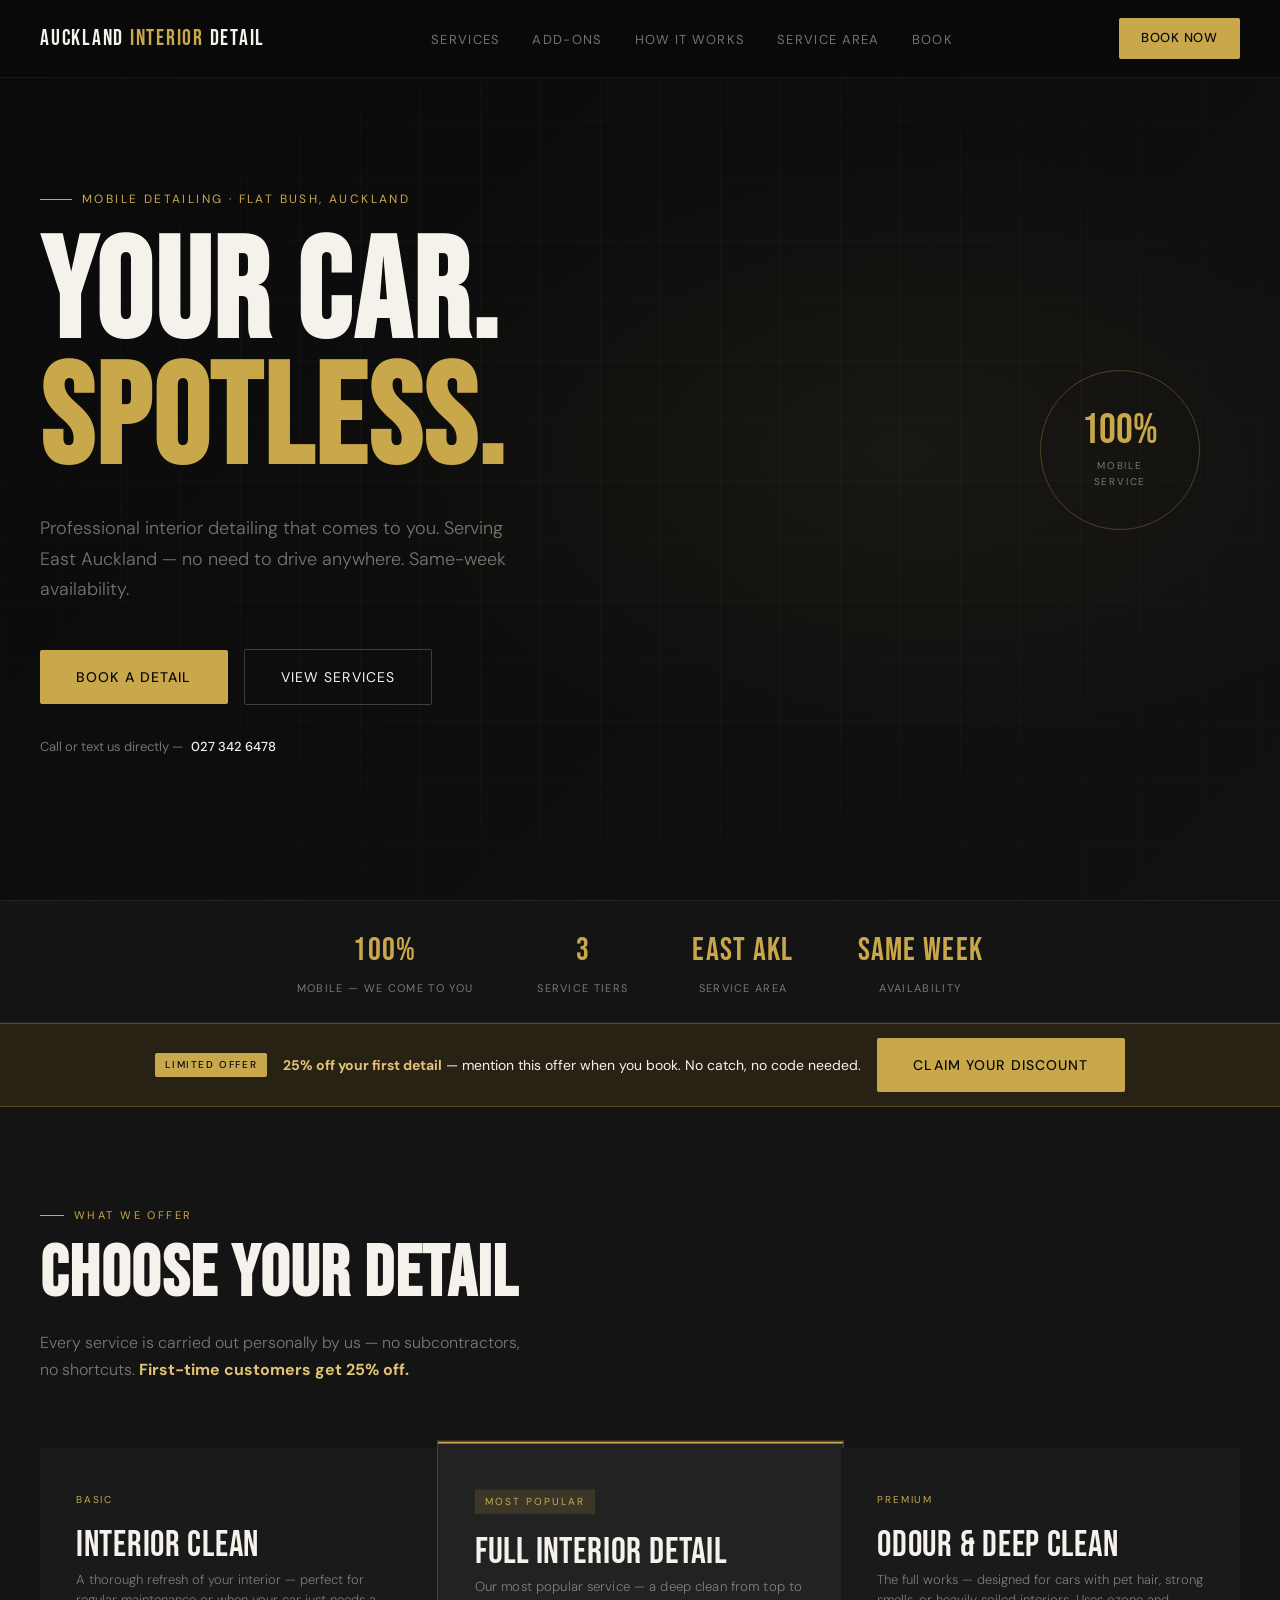
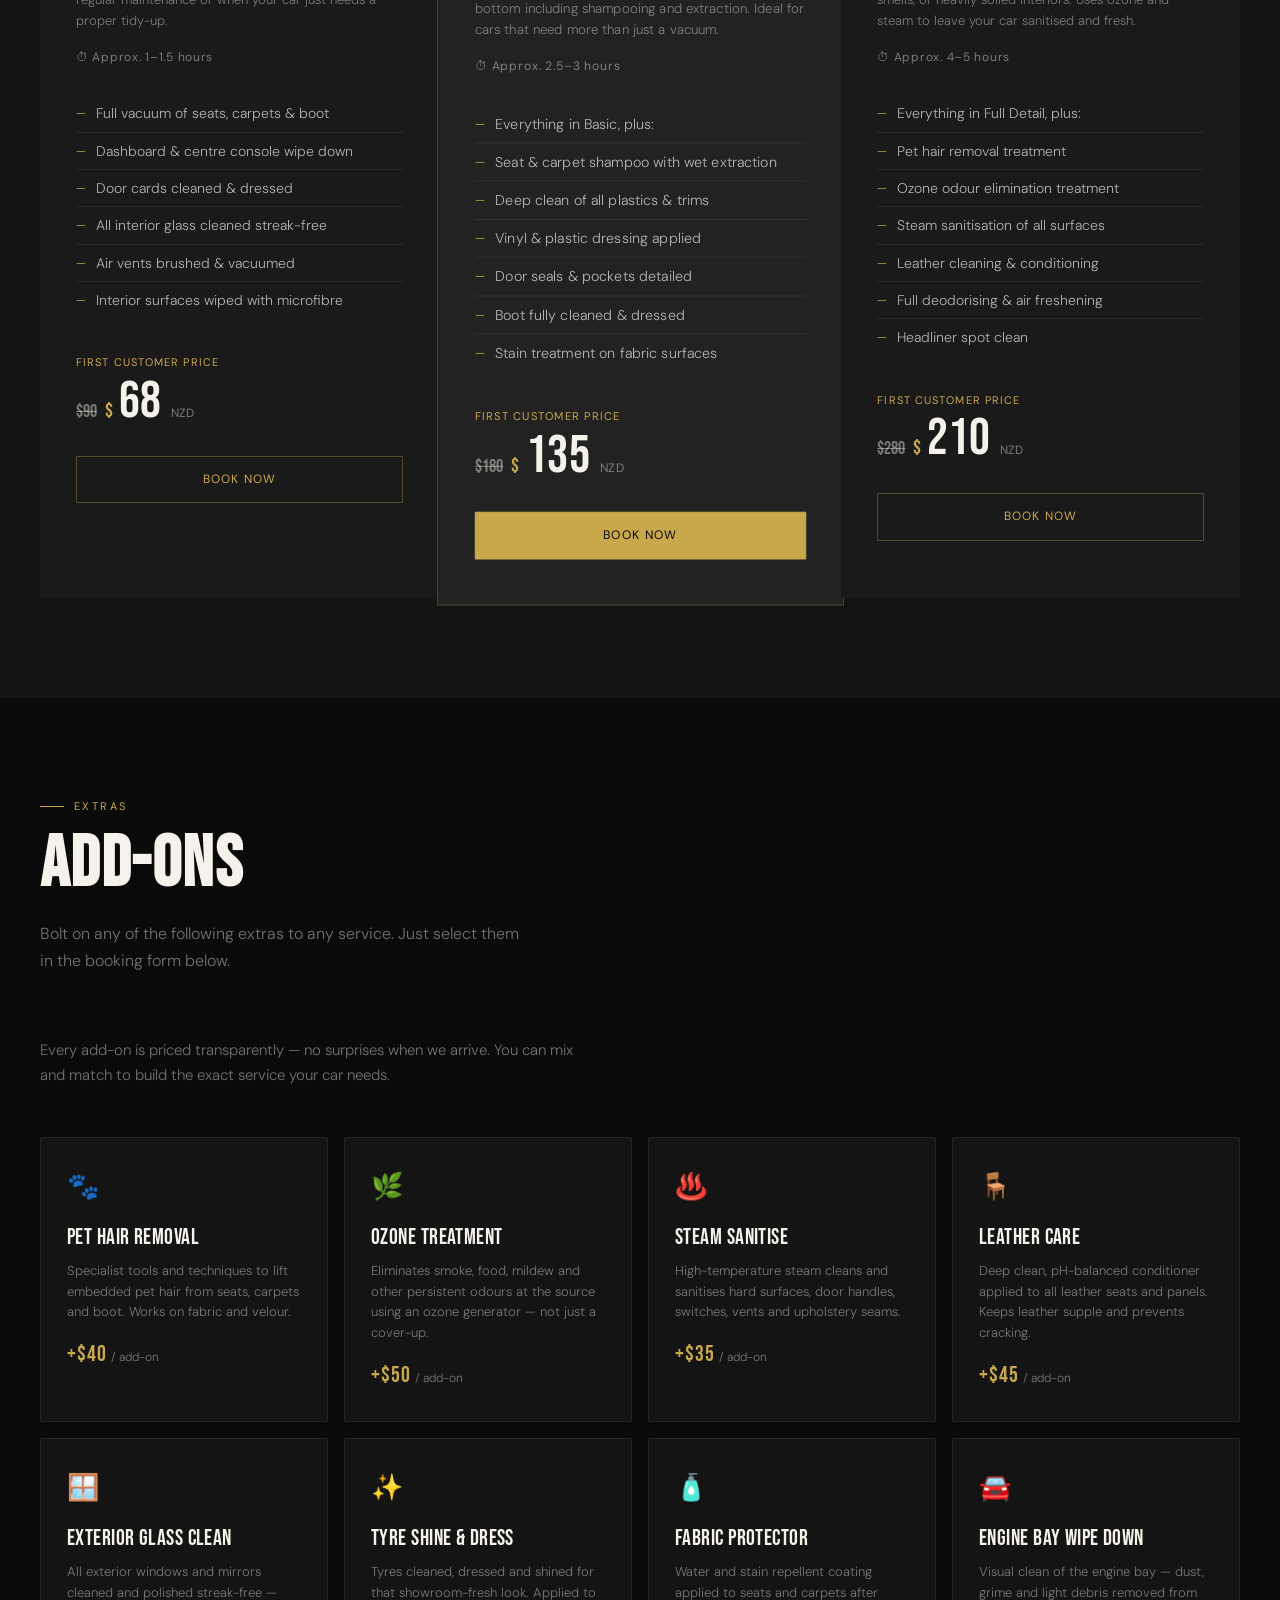
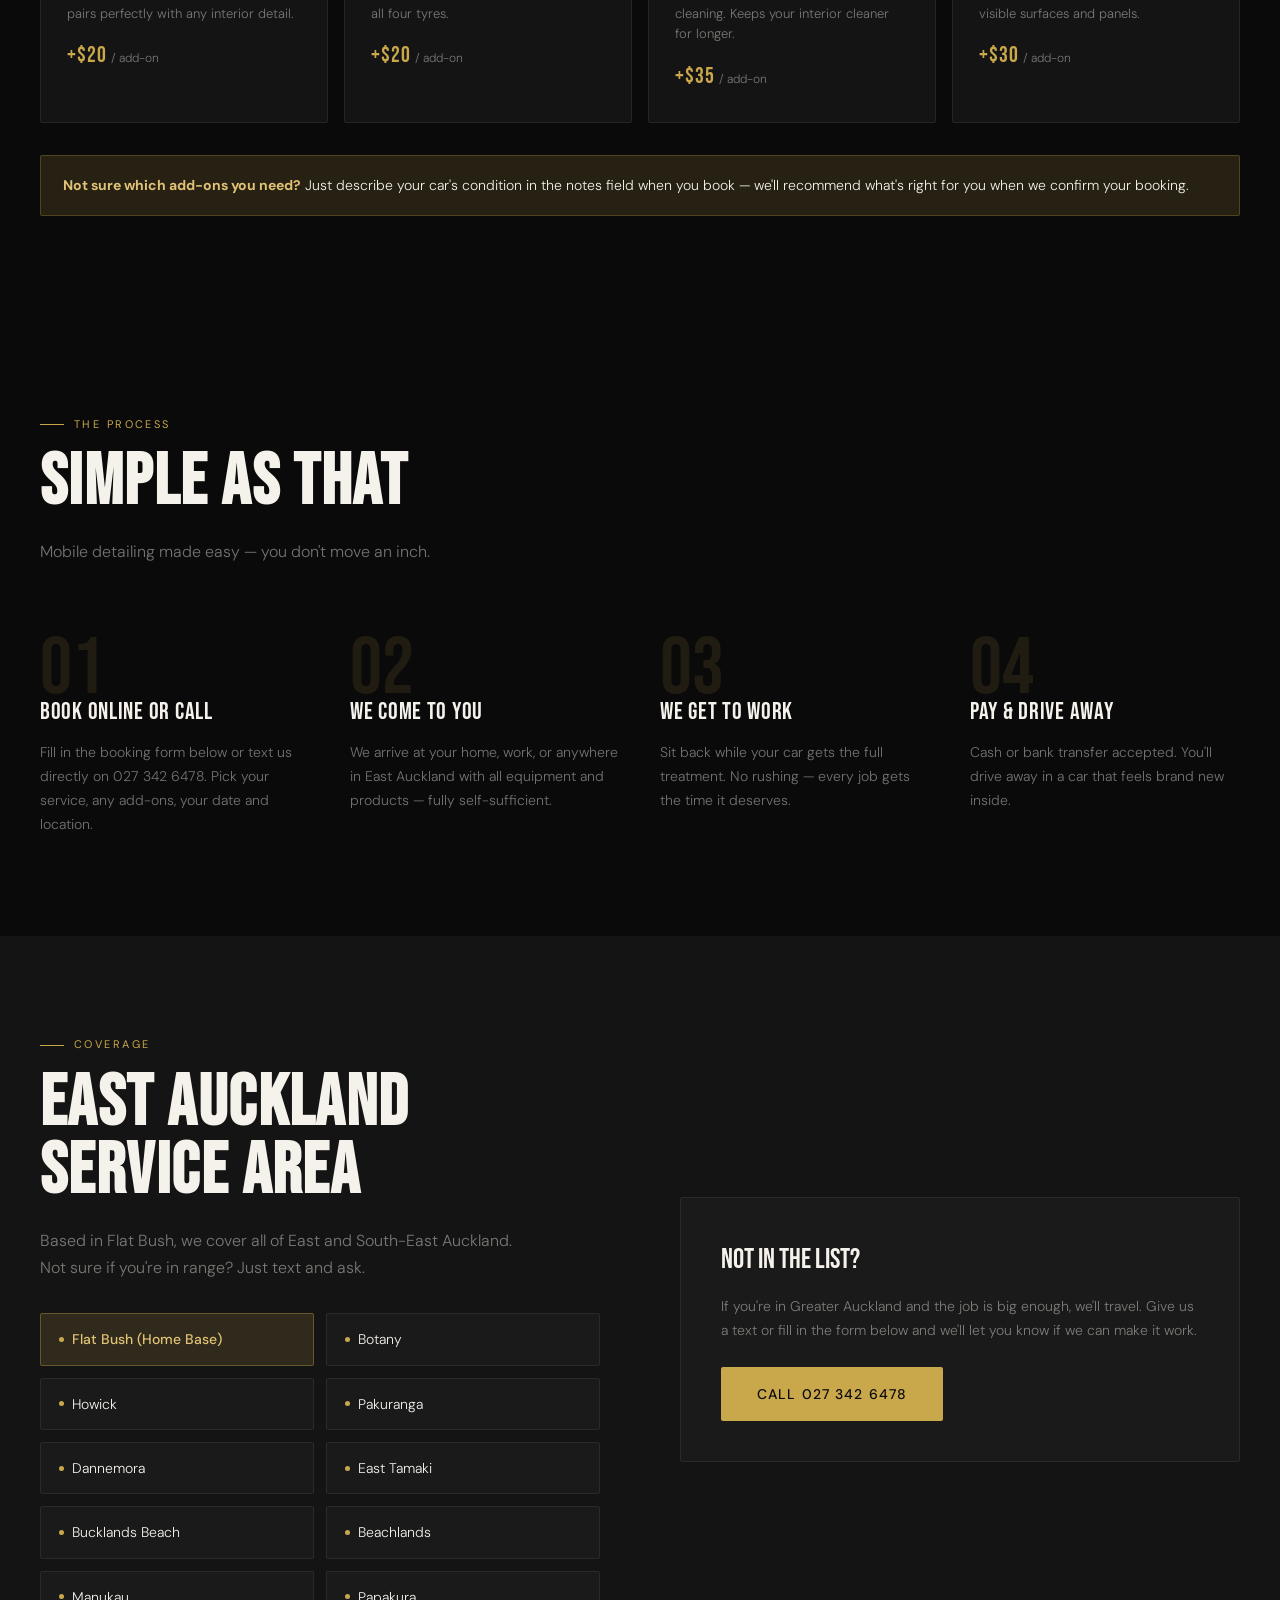
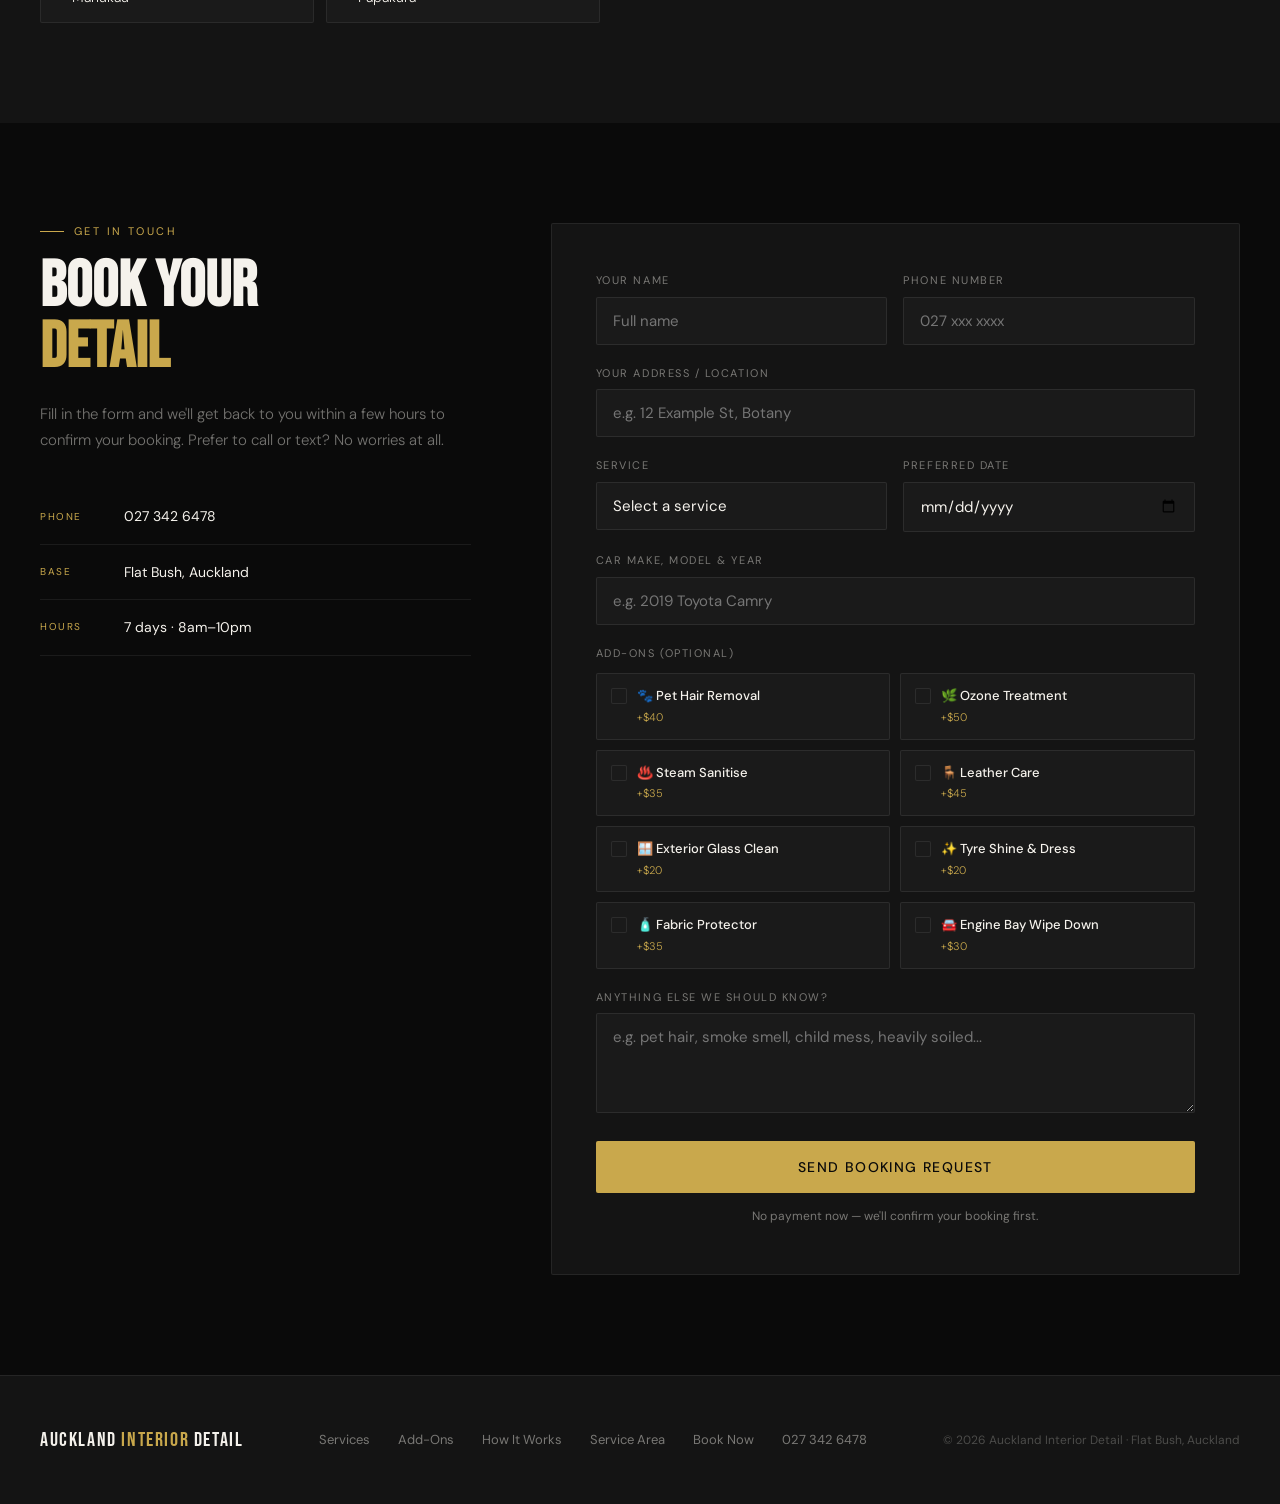
==== commit a673bff1: "Update index.html with new content" ====
--- a/index.html
+++ b/index.html
@@ -1,78 +1,1459 @@
 <!DOCTYPE html>
 <html lang="en">
 <head>
-    <meta charset="UTF-8">
-    <meta name="viewport" content="width=device-width, initial-scale=1.0">
-    <title>Auckland Interior Detail</title>
-    <style>
-        body {
-            font-family: Arial, sans-serif;
-            margin: 0;
-            padding: 0;
-        }
-        header {
-            background-color: green;
-            color: white;
-            padding: 20px;
-            text-align: center;
-        }
-        footer {
-            background-color: green;
-            color: white;
-            text-align: center;
-            padding: 10px;
-            position: absolute;
-            bottom: 0;
-            width: 100%;
-        }
-        section {
-            padding: 20px;
-            margin: 10px;
-            border: 1px solid #ccc;
-            border-radius: 5px;
-        }
-        .service {
-            background-color: #e9ffe9;
-        }
-        .addons {
-            background-color: #ffe9e9;
-        }
-        .booking-form {
-            background-color: #e9e9ff;
-        }
-        .guarantee {
-            background-color: #ffffe9;
-        }
-    </style>
+<meta charset="UTF-8">
+<meta name="viewport" content="width=device-width, initial-scale=1.0">
+<title>Auckland Interior Detail — Mobile Car Detailing | Flat Bush, Auckland</title>
+<meta name="description" content="Professional mobile car interior detailing in East Auckland. Same-week availability. First-time customers get 25% off. Call 027 342 6478.">
+<meta name="keywords" content="car detailing, interior detail, mobile detailing, Auckland, Flat Bush, car cleaning">
+<link rel="preconnect" href="https://fonts.googleapis.com">
+<link href="https://fonts.googleapis.com/css2?family=Bebas+Neue&family=DM+Sans:ital,wght@0,300;0,400;0,500;1,300&display=swap" rel="stylesheet">
+<style>
+  *, *::before, *::after { box-sizing: border-box; margin: 0; padding: 0; }
+
+  :root {
+    --black: #0a0a0a;
+    --charcoal: #141414;
+    --surface: #1a1a1a;
+    --surface2: #222222;
+    --border: rgba(255,255,255,0.07);
+    --gold: #c9a84c;
+    --gold-light: #e2c276;
+    --gold-dim: rgba(201,168,76,0.15);
+    --white: #f5f2ec;
+    --muted: rgba(245,242,236,0.45);
+    --font-display: 'Bebas Neue', sans-serif;
+    --font-body: 'DM Sans', sans-serif;
+    --success: #10b981;
+    --error: #ef4444;
+  }
+
+  html { scroll-behavior: smooth; }
+
+  body {
+    background: var(--black);
+    color: var(--white);
+    font-family: var(--font-body);
+    font-size: 16px;
+    line-height: 1.6;
+    overflow-x: hidden;
+  }
+
+  /* NAV */
+  nav {
+    position: fixed;
+    top: 0; left: 0; right: 0;
+    z-index: 100;
+    display: flex;
+    align-items: center;
+    justify-content: space-between;
+    padding: 18px 40px;
+    background: rgba(10,10,10,0.95);
+    backdrop-filter: blur(12px);
+    border-bottom: 1px solid var(--border);
+    transition: padding 0.3s;
+  }
+  .nav-logo {
+    font-family: var(--font-display);
+    font-size: 22px;
+    letter-spacing: 0.08em;
+    color: var(--white);
+    text-decoration: none;
+  }
+  .nav-logo span { color: var(--gold); }
+  .nav-links { display: flex; gap: 32px; list-style: none; }
+  .nav-links a {
+    font-size: 13px;
+    letter-spacing: 0.1em;
+    text-transform: uppercase;
+    color: var(--muted);
+    text-decoration: none;
+    transition: color 0.2s;
+  }
+  .nav-links a:hover { color: var(--gold); }
+  .nav-cta {
+    background: var(--gold);
+    color: var(--black);
+    font-size: 13px;
+    font-weight: 500;
+    letter-spacing: 0.06em;
+    text-transform: uppercase;
+    padding: 10px 22px;
+    border-radius: 2px;
+    text-decoration: none;
+    transition: background 0.2s, transform 0.15s;
+    border: none;
+    cursor: pointer;
+  }
+  .nav-cta:hover { background: var(--gold-light); transform: translateY(-1px); }
+
+  /* MOBILE NAV TOGGLE */
+  .nav-hamburger {
+    display: none;
+    flex-direction: column;
+    gap: 5px;
+    cursor: pointer;
+    padding: 4px;
+    background: none;
+    border: none;
+  }
+  .nav-hamburger span {
+    display: block;
+    width: 24px;
+    height: 2px;
+    background: var(--white);
+    border-radius: 2px;
+    transition: all 0.3s;
+  }
+  .nav-hamburger.open span:nth-child(1) { transform: translateY(7px) rotate(45deg); }
+  .nav-hamburger.open span:nth-child(2) { opacity: 0; }
+  .nav-hamburger.open span:nth-child(3) { transform: translateY(-7px) rotate(-45deg); }
+  .mobile-menu {
+    display: none;
+    flex-direction: column;
+    position: fixed;
+    top: 64px; left: 0; right: 0;
+    background: rgba(10,10,10,0.98);
+    backdrop-filter: blur(12px);
+    border-bottom: 1px solid var(--border);
+    padding: 20px 20px 28px;
+    z-index: 99;
+    gap: 4px;
+  }
+  .mobile-menu.open { display: flex; }
+  .mobile-menu a {
+    font-size: 14px;
+    letter-spacing: 0.1em;
+    text-transform: uppercase;
+    color: var(--muted);
+    text-decoration: none;
+    padding: 12px 4px;
+    border-bottom: 1px solid var(--border);
+    transition: color 0.2s;
+  }
+  .mobile-menu a:last-child { border-bottom: none; }
+  .mobile-menu a:hover { color: var(--gold); }
+
+  /* HERO */
+  .hero {
+    min-height: 100vh;
+    display: flex;
+    align-items: center;
+    padding: 120px 40px 80px;
+    position: relative;
+    overflow: hidden;
+  }
+  .hero-bg {
+    position: absolute;
+    inset: 0;
+    background:
+      radial-gradient(ellipse 60% 50% at 70% 50%, rgba(201,168,76,0.06) 0%, transparent 70%),
+      linear-gradient(135deg, #0a0a0a 0%, #111111 100%);
+  }
+  .hero-grid {
+    position: absolute;
+    inset: 0;
+    background-image:
+      linear-gradient(rgba(255,255,255,0.025) 1px, transparent 1px),
+      linear-gradient(90deg, rgba(255,255,255,0.025) 1px, transparent 1px);
+    background-size: 60px 60px;
+    mask-image: radial-gradient(ellipse 80% 80% at 50% 50%, black 40%, transparent 100%);
+  }
+  .hero-content { position: relative; z-index: 1; max-width: 780px; }
+  .hero-eyebrow {
+    display: inline-flex;
+    align-items: center;
+    gap: 10px;
+    font-size: 12px;
+    letter-spacing: 0.2em;
+    text-transform: uppercase;
+    color: var(--gold);
+    margin-bottom: 24px;
+  }
+  .hero-eyebrow::before {
+    content: '';
+    width: 32px; height: 1px;
+    background: var(--gold);
+  }
+  .hero h1 {
+    font-family: var(--font-display);
+    font-size: clamp(72px, 12vw, 140px);
+    line-height: 0.9;
+    letter-spacing: 0.02em;
+    color: var(--white);
+    margin-bottom: 28px;
+  }
+  .hero h1 em {
+    font-style: normal;
+    color: var(--gold);
+    display: block;
+  }
+  .hero-sub {
+    font-size: 18px;
+    font-weight: 300;
+    color: var(--muted);
+    max-width: 480px;
+    margin-bottom: 44px;
+    line-height: 1.7;
+  }
+  .hero-actions { display: flex; gap: 16px; flex-wrap: wrap; align-items: center; }
+  .btn-primary {
+    background: var(--gold);
+    color: var(--black);
+    font-size: 14px;
+    font-weight: 500;
+    letter-spacing: 0.08em;
+    text-transform: uppercase;
+    padding: 16px 36px;
+    border-radius: 2px;
+    text-decoration: none;
+    border: none;
+    cursor: pointer;
+    transition: background 0.2s, transform 0.15s;
+    display: inline-block;
+  }
+  .btn-primary:hover { background: var(--gold-light); transform: translateY(-2px); }
+  .btn-ghost {
+    color: var(--white);
+    font-size: 14px;
+    letter-spacing: 0.08em;
+    text-transform: uppercase;
+    padding: 16px 36px;
+    border-radius: 2px;
+    text-decoration: none;
+    border: 1px solid rgba(255,255,255,0.2);
+    transition: border-color 0.2s, color 0.2s;
+    display: inline-block;
+  }
+  .btn-ghost:hover { border-color: var(--gold); color: var(--gold); }
+  .hero-phone {
+    display: flex;
+    align-items: center;
+    gap: 8px;
+    font-size: 13px;
+    color: var(--muted);
+    margin-top: 32px;
+  }
+  .hero-phone a { color: var(--white); text-decoration: none; font-weight: 500; }
+  .hero-phone a:hover { color: var(--gold); }
+  .hero-badge {
+    position: absolute;
+    right: 80px;
+    top: 50%;
+    transform: translateY(-50%);
+    width: 160px; height: 160px;
+    border: 1px solid rgba(201,168,76,0.3);
+    border-radius: 50%;
+    display: flex;
+    flex-direction: column;
+    align-items: center;
+    justify-content: center;
+    text-align: center;
+  }
+  .hero-badge-inner {
+    font-family: var(--font-display);
+    font-size: 42px;
+    line-height: 1;
+    color: var(--gold);
+  }
+  .hero-badge-label {
+    font-size: 10px;
+    letter-spacing: 0.18em;
+    text-transform: uppercase;
+    color: var(--muted);
+    margin-top: 6px;
+  }
+
+  /* SECTION BASE */
+  section { padding: 100px 40px; }
+  .section-label {
+    font-size: 11px;
+    letter-spacing: 0.22em;
+    text-transform: uppercase;
+    color: var(--gold);
+    margin-bottom: 16px;
+    display: flex;
+    align-items: center;
+    gap: 10px;
+  }
+  .section-label::before {
+    content: '';
+    width: 24px; height: 1px;
+    background: var(--gold);
+  }
+  .section-title {
+    font-family: var(--font-display);
+    font-size: clamp(42px, 6vw, 72px);
+    line-height: 0.95;
+    letter-spacing: 0.02em;
+    margin-bottom: 20px;
+  }
+  .section-sub {
+    font-size: 16px;
+    font-weight: 300;
+    color: var(--muted);
+    max-width: 480px;
+    line-height: 1.7;
+  }
+  .section-header { margin-bottom: 64px; }
+
+  /* TRUST BAR */
+  .trust-bar {
+    padding: 24px 40px;
+    border-top: 1px solid var(--border);
+    border-bottom: 1px solid var(--border);
+    background: var(--charcoal);
+    display: flex;
+    justify-content: center;
+    gap: 64px;
+    flex-wrap: wrap;
+  }
+  .trust-item {
+    display: flex;
+    flex-direction: column;
+    align-items: center;
+    gap: 4px;
+  }
+  .trust-num {
+    font-family: var(--font-display);
+    font-size: 32px;
+    color: var(--gold);
+    letter-spacing: 0.04em;
+  }
+  .trust-label {
+    font-size: 11px;
+    letter-spacing: 0.12em;
+    text-transform: uppercase;
+    color: var(--muted);
+  }
+
+  /* SERVICES */
+  #services { background: var(--charcoal); }
+  .services-grid {
+    display: grid;
+    grid-template-columns: repeat(auto-fit, minmax(280px, 1fr));
+    gap: 2px;
+  }
+  .service-card {
+    background: var(--surface);
+    padding: 44px 36px;
+    position: relative;
+    overflow: hidden;
+    transition: background 0.3s, transform 0.3s;
+    cursor: default;
+  }
+  .service-card::before {
+    content: '';
+    position: absolute;
+    top: 0; left: 0; right: 0;
+    height: 2px;
+    background: var(--gold);
+    transform: scaleX(0);
+    transform-origin: left;
+    transition: transform 0.4s ease;
+  }
+  .service-card:hover { background: var(--surface2); transform: translateY(-4px); }
+  .service-card:hover::before { transform: scaleX(1); }
+  .service-card.featured {
+    background: var(--surface2);
+    border: 1px solid rgba(201,168,76,0.25);
+    transform: scale(1.02);
+  }
+  .service-card.featured::before { transform: scaleX(1); }
+  .service-tag {
+    font-size: 10px;
+    letter-spacing: 0.18em;
+    text-transform: uppercase;
+    color: var(--gold);
+    margin-bottom: 20px;
+    display: block;
+  }
+  .featured .service-tag {
+    background: var(--gold-dim);
+    display: inline-block;
+    padding: 4px 10px;
+    border-radius: 1px;
+  }
+  .service-name {
+    font-family: var(--font-display);
+    font-size: 36px;
+    letter-spacing: 0.02em;
+    margin-bottom: 6px;
+    line-height: 1;
+  }
+  .service-desc {
+    font-size: 13px;
+    font-weight: 300;
+    color: var(--muted);
+    margin-bottom: 16px;
+    line-height: 1.6;
+  }
+  .service-time {
+    font-size: 12px;
+    color: var(--muted);
+    margin-bottom: 28px;
+    letter-spacing: 0.06em;
+  }
+  .service-includes {
+    list-style: none;
+    margin-bottom: 36px;
+  }
+  .service-includes li {
+    font-size: 14px;
+    font-weight: 300;
+    color: rgba(245,242,236,0.7);
+    padding: 7px 0;
+    border-bottom: 1px solid var(--border);
+    display: flex;
+    align-items: flex-start;
+    gap: 10px;
+  }
+  .service-includes li:last-child { border-bottom: none; }
+  .service-includes li::before {
+    content: '—';
+    color: var(--gold);
+    flex-shrink: 0;
+    font-size: 12px;
+    margin-top: 2px;
+  }
+  .service-price {
+    display: flex;
+    align-items: baseline;
+    gap: 6px;
+    margin-bottom: 28px;
+  }
+  .price-amount {
+    font-family: var(--font-display);
+    font-size: 52px;
+    color: var(--white);
+    line-height: 1;
+  }
+  .price-currency {
+    font-size: 20px;
+    color: var(--gold);
+    font-family: var(--font-display);
+  }
+  .price-note {
+    font-size: 12px;
+    color: var(--muted);
+    margin-left: 4px;
+  }
+  .service-btn {
+    display: block;
+    text-align: center;
+    padding: 13px;
+    border: 1px solid rgba(201,168,76,0.35);
+    color: var(--gold);
+    font-size: 12px;
+    letter-spacing: 0.1em;
+    text-transform: uppercase;
+    text-decoration: none;
+    transition: background 0.2s, border-color 0.2s, color 0.2s;
+    border-radius: 1px;
+  }
+  .service-btn:hover, .featured .service-btn {
+    background: var(--gold);
+    border-color: var(--gold);
+    color: var(--black);
+  }
+
+  /* ADD-ONS */
+  #addons { background: var(--black); }
+  .addons-intro {
+    font-size: 15px;
+    font-weight: 300;
+    color: var(--muted);
+    max-width: 560px;
+    line-height: 1.7;
+    margin-bottom: 48px;
+  }
+  .addons-grid {
+    display: grid;
+    grid-template-columns: repeat(auto-fit, minmax(240px, 1fr));
+    gap: 16px;
+  }
+  .addon-card {
+    background: var(--charcoal);
+    border: 1px solid var(--border);
+    border-radius: 2px;
+    padding: 28px 26px;
+    transition: border-color 0.25s, background 0.25s;
+    position: relative;
+    overflow: hidden;
+  }
+  .addon-card:hover {
+    border-color: rgba(201,168,76,0.4);
+    background: var(--surface);
+  }
+  .addon-icon {
+    font-size: 26px;
+    margin-bottom: 12px;
+    display: block;
+  }
+  .addon-name {
+    font-family: var(--font-display);
+    font-size: 22px;
+    letter-spacing: 0.02em;
+    margin-bottom: 6px;
+  }
+  .addon-desc {
+    font-size: 13px;
+    font-weight: 300;
+    color: var(--muted);
+    line-height: 1.6;
+    margin-bottom: 14px;
+  }
+  .addon-price {
+    font-family: var(--font-display);
+    font-size: 22px;
+    color: var(--gold);
+    letter-spacing: 0.04em;
+  }
+  .addon-price span {
+    font-family: var(--font-body);
+    font-size: 12px;
+    color: var(--muted);
+    font-weight: 300;
+    letter-spacing: 0;
+  }
+  .addons-note {
+    margin-top: 32px;
+    padding: 18px 22px;
+    background: var(--gold-dim);
+    border: 1px solid rgba(201,168,76,0.25);
+    border-radius: 2px;
+    font-size: 14px;
+    font-weight: 300;
+    color: var(--white);
+    line-height: 1.6;
+  }
+  .addons-note strong { color: var(--gold-light); }
+
+  /* HOW IT WORKS */
+  .steps {
+    display: grid;
+    grid-template-columns: repeat(auto-fit, minmax(200px, 1fr));
+    gap: 40px;
+    margin-top: 64px;
+    position: relative;
+  }
+  .step { position: relative; }
+  .step-num {
+    font-family: var(--font-display);
+    font-size: 80px;
+    line-height: 1;
+    color: rgba(201,168,76,0.12);
+    margin-bottom: -16px;
+  }
+  .step-title {
+    font-family: var(--font-display);
+    font-size: 24px;
+    letter-spacing: 0.03em;
+    margin-bottom: 10px;
+  }
+  .step-body {
+    font-size: 14px;
+    font-weight: 300;
+    color: var(--muted);
+    line-height: 1.7;
+  }
+
+  /* AREA */
+  #area { background: var(--charcoal); }
+  .area-grid {
+    display: grid;
+    grid-template-columns: 1fr 1fr;
+    gap: 80px;
+    align-items: center;
+  }
+  .area-list {
+    display: grid;
+    grid-template-columns: 1fr 1fr;
+    gap: 12px;
+    margin-top: 32px;
+  }
+  .area-item {
+    padding: 14px 18px;
+    background: var(--surface);
+    border: 1px solid var(--border);
+    border-radius: 2px;
+    font-size: 14px;
+    font-weight: 300;
+    display: flex;
+    align-items: center;
+    gap: 8px;
+  }
+  .area-item::before {
+    content: '';
+    width: 5px; height: 5px;
+    background: var(--gold);
+    border-radius: 50%;
+    flex-shrink: 0;
+  }
+  .area-item.home {
+    border-color: rgba(201,168,76,0.35);
+    background: var(--gold-dim);
+    color: var(--gold-light);
+    font-weight: 500;
+  }
+  .area-callout {
+    padding: 40px;
+    background: var(--surface);
+    border: 1px solid var(--border);
+    border-radius: 2px;
+  }
+  .area-callout-title {
+    font-family: var(--font-display);
+    font-size: 28px;
+    margin-bottom: 12px;
+  }
+  .area-callout-body {
+    font-size: 14px;
+    font-weight: 300;
+    color: var(--muted);
+    margin-bottom: 24px;
+    line-height: 1.7;
+  }
+
+  /* BOOKING FORM */
+  #book { background: var(--black); }
+  .form-wrap {
+    display: grid;
+    grid-template-columns: 1fr 1.6fr;
+    gap: 80px;
+    align-items: start;
+  }
+  .form-info-title {
+    font-family: var(--font-display);
+    font-size: clamp(42px, 5vw, 64px);
+    line-height: 0.95;
+    margin-bottom: 24px;
+  }
+  .form-info-title span { color: var(--gold); }
+  .form-info-body {
+    font-size: 15px;
+    font-weight: 300;
+    color: var(--muted);
+    line-height: 1.7;
+    margin-bottom: 36px;
+  }
+  .contact-detail {
+    display: flex;
+    align-items: center;
+    gap: 14px;
+    padding: 16px 0;
+    border-bottom: 1px solid var(--border);
+    font-size: 14px;
+  }
+  .contact-label {
+    font-size: 10px;
+    letter-spacing: 0.16em;
+    text-transform: uppercase;
+    color: var(--gold);
+    width: 70px;
+    flex-shrink: 0;
+  }
+  .contact-value a { color: var(--white); text-decoration: none; }
+  .contact-value a:hover { color: var(--gold); }
+
+  form {
+    background: var(--charcoal);
+    border: 1px solid var(--border);
+    padding: 48px 44px;
+    border-radius: 2px;
+  }
+  .form-row {
+    display: grid;
+    grid-template-columns: 1fr 1fr;
+    gap: 16px;
+  }
+  .field {
+    display: flex;
+    flex-direction: column;
+    gap: 7px;
+    margin-bottom: 20px;
+  }
+  .field.full { grid-column: 1 / -1; }
+  label {
+    font-size: 11px;
+    letter-spacing: 0.14em;
+    text-transform: uppercase;
+    color: var(--muted);
+  }
+  input, select, textarea {
+    background: var(--surface);
+    border: 1px solid rgba(255,255,255,0.08);
+    color: var(--white);
+    font-family: var(--font-body);
+    font-size: 15px;
+    padding: 13px 16px;
+    border-radius: 2px;
+    outline: none;
+    transition: border-color 0.2s;
+    width: 100%;
+    -webkit-appearance: none;
+  }
+  input:focus, select:focus, textarea:focus {
+    border-color: rgba(201,168,76,0.5);
+  }
+  input.error, select.error, textarea.error {
+    border-color: var(--error);
+  }
+  select option { background: var(--surface); }
+  textarea { resize: vertical; min-height: 100px; }
+  .field-error {
+    font-size: 12px;
+    color: var(--error);
+    display: none;
+    margin-top: -16px;
+    margin-bottom: 8px;
+  }
+
+  /* ADDONS CHECKBOXES IN FORM */
+  .addon-checks {
+    display: grid;
+    grid-template-columns: 1fr 1fr;
+    gap: 10px;
+    margin-top: 4px;
+  }
+  .addon-check-item {
+    display: flex;
+    align-items: flex-start;
+    gap: 10px;
+    padding: 12px 14px;
+    background: var(--surface);
+    border: 1px solid rgba(255,255,255,0.08);
+    border-radius: 2px;
+    cursor: pointer;
+    transition: border-color 0.2s, background 0.2s;
+  }
+  .addon-check-item:hover {
+    border-color: rgba(201,168,76,0.35);
+    background: var(--surface2);
+  }
+  .addon-check-item input[type="checkbox"] {
+    width: 16px;
+    height: 16px;
+    flex-shrink: 0;
+    margin-top: 2px;
+    accent-color: var(--gold);
+    padding: 0;
+    cursor: pointer;
+  }
+  .addon-check-label {
+    display: flex;
+    flex-direction: column;
+    gap: 2px;
+  }
+  .addon-check-name {
+    font-size: 13px;
+    font-weight: 500;
+    color: var(--white);
+    text-transform: none;
+    letter-spacing: 0;
+  }
+  .addon-check-price {
+    font-size: 11px;
+    color: var(--gold);
+    font-weight: 300;
+    letter-spacing: 0;
+    text-transform: none;
+  }
+
+  .form-submit {
+    width: 100%;
+    background: var(--gold);
+    color: var(--black);
+    font-family: var(--font-body);
+    font-size: 14px;
+    font-weight: 500;
+    letter-spacing: 0.1em;
+    text-transform: uppercase;
+    padding: 17px;
+    border: none;
+    border-radius: 2px;
+    cursor: pointer;
+    transition: background 0.2s, transform 0.15s;
+    margin-top: 8px;
+  }
+  .form-submit:hover:not(:disabled) { background: var(--gold-light); transform: translateY(-1px); }
+  .form-submit:disabled { opacity: 0.7; cursor: not-allowed; }
+  .form-note {
+    font-size: 12px;
+    color: var(--muted);
+    text-align: center;
+    margin-top: 14px;
+  }
+  .success-msg {
+    display: none;
+    text-align: center;
+    padding: 32px;
+  }
+  .success-msg.show { display: block; }
+  .success-msg .check {
+    font-family: var(--font-display);
+    font-size: 56px;
+    color: var(--success);
+    display: block;
+    margin-bottom: 12px;
+  }
+  .success-msg p { color: var(--muted); font-size: 14px; }
+
+  /* PROMO BANNER */
+  .promo-banner {
+    background: var(--gold-dim);
+    border-top: 1px solid rgba(201,168,76,0.3);
+    border-bottom: 1px solid rgba(201,168,76,0.3);
+    padding: 14px 40px;
+    display: flex;
+    align-items: center;
+    justify-content: center;
+    gap: 16px;
+    flex-wrap: wrap;
+    text-align: center;
+  }
+  .promo-tag {
+    background: var(--gold);
+    color: var(--black);
+    font-size: 10px;
+    font-weight: 500;
+    letter-spacing: 0.16em;
+    text-transform: uppercase;
+    padding: 4px 10px;
+    border-radius: 2px;
+    white-space: nowrap;
+    animation: pulse 2s infinite;
+  }
+  @keyframes pulse {
+    0%, 100% { opacity: 1; }
+    50% { opacity: 0.8; }
+  }
+  .promo-text { font-size: 14px; color: var(--white); }
+  .promo-text strong { color: var(--gold-light); }
+
+  /* FOOTER */
+  footer {
+    background: var(--charcoal);
+    border-top: 1px solid var(--border);
+    padding: 48px 40px;
+    display: flex;
+    justify-content: space-between;
+    align-items: center;
+    flex-wrap: wrap;
+    gap: 20px;
+  }
+  .footer-logo {
+    font-family: var(--font-display);
+    font-size: 20px;
+    letter-spacing: 0.08em;
+    color: var(--white);
+    text-decoration: none;
+  }
+  .footer-logo span { color: var(--gold); }
+  .footer-links { display: flex; gap: 28px; flex-wrap: wrap; }
+  .footer-links a {
+    font-size: 13px;
+    color: var(--muted);
+    text-decoration: none;
+    transition: color 0.2s;
+  }
+  .footer-links a:hover { color: var(--gold); }
+  .footer-copy { font-size: 12px; color: rgba(245,242,236,0.25); }
+
+  /* MOBILE */
+  @media (max-width: 768px) {
+    nav { padding: 16px 20px; }
+    .nav-links { display: none; }
+    .nav-hamburger { display: flex; }
+    section { padding: 72px 20px; }
+    .hero { padding: 100px 20px 60px; }
+    .hero-badge { display: none; }
+    .trust-bar { padding: 20px; gap: 32px; }
+    .form-wrap { grid-template-columns: 1fr; gap: 48px; }
+    .form-row { grid-template-columns: 1fr; }
+    form { padding: 28px 20px; }
+    .area-grid { grid-template-columns: 1fr; gap: 48px; }
+    footer { flex-direction: column; align-items: flex-start; }
+    .footer-links { flex-wrap: wrap; gap: 16px; }
+    .service-card.featured { transform: scale(1); }
+    .addon-checks { grid-template-columns: 1fr; }
+    .addons-grid { grid-template-columns: 1fr 1fr; }
+  }
+  @media (max-width: 480px) {
+    .addons-grid { grid-template-columns: 1fr; }
+  }
+
+  /* ANIMATIONS */
+  @keyframes fadeUp {
+    from { opacity: 0; transform: translateY(24px); }
+    to { opacity: 1; transform: translateY(0); }
+  }
+  .hero-content > * {
+    opacity: 0;
+    animation: fadeUp 0.7s ease forwards;
+  }
+  .hero-eyebrow { animation-delay: 0.1s; }
+  .hero h1 { animation-delay: 0.25s; }
+  .hero-sub { animation-delay: 0.4s; }
+  .hero-actions { animation-delay: 0.55s; }
+  .hero-phone { animation-delay: 0.65s; }
+</style>
 </head>
 <body>
-    <header>
-        <h1>Welcome to Auckland Interior Detail</h1>
-    </header>
-    <section class="service">
-        <h2>Our Services</h2>
-        <p>We offer a range of interior detailing services to make your space shine!</p>
-    </section>
-    <section class="addons">
-        <h2>Add-Ons</h2>
-        <p>Enhance your detailing with our exclusive add-ons.</p>
-    </section>
-    <section class="booking-form">
-        <h2>Booking Form</h2>
-        <form>
-            <label for="name">Name:</label>
-            <input type="text" id="name" name="name" required><br><br>
-            <label for="date">Booking Date:</label>
-            <input type="date" id="date" name="date" required><br><br>
-            <input type="submit" value="Submit">
-        </form>
-    </section>
-    <section class="guarantee">
-        <h2>Our Guarantee</h2>
-        <p>We guarantee satisfaction with all our services.</p>
-    </section>
-    <footer>
-        <p>Contact us at info@aucklandinteriordetail.com</p>
-    </footer>
+
+<!-- NAV -->
+<nav>
+  <a href="#" class="nav-logo">Auckland <span>Interior</span> Detail</a>
+  <ul class="nav-links">
+    <li><a href="#services">Services</a></li>
+    <li><a href="#addons">Add-Ons</a></li>
+    <li><a href="#how">How It Works</a></li>
+    <li><a href="#area">Service Area</a></li>
+    <li><a href="#book">Book</a></li>
+  </ul>
+  <a href="#book" class="nav-cta">Book Now</a>
+  <button class="nav-hamburger" id="hamburger" aria-label="Open menu">
+    <span></span><span></span><span></span>
+  </button>
+</nav>
+
+<!-- MOBILE MENU -->
+<div class="mobile-menu" id="mobileMenu">
+  <a href="#services">Services</a>
+  <a href="#addons">Add-Ons</a>
+  <a href="#how">How It Works</a>
+  <a href="#area">Service Area</a>
+  <a href="#book">Book Now</a>
+  <a href="tel:0273426478">027 342 6478</a>
+</div>
+
+<!-- HERO -->
+<section class="hero">
+  <div class="hero-bg"></div>
+  <div class="hero-grid"></div>
+  <div class="hero-content">
+    <div class="hero-eyebrow">Mobile Detailing · Flat Bush, Auckland</div>
+    <h1>Your Car.<br><em>Spotless.</em></h1>
+    <p class="hero-sub">Professional interior detailing that comes to you. Serving East Auckland — no need to drive anywhere. Same-week availability.</p>
+    <div class="hero-actions">
+      <a href="#book" class="btn-primary">Book a Detail</a>
+      <a href="#services" class="btn-ghost">View Services</a>
+    </div>
+    <div class="hero-phone">
+      <span>Call or text us directly —</span>
+      <a href="tel:0273426478">027 342 6478</a>
+    </div>
+  </div>
+  <div class="hero-badge">
+    <span class="hero-badge-inner">100%</span>
+    <span class="hero-badge-label">Mobile<br>Service</span>
+  </div>
+</section>
+
+<!-- TRUST BAR -->
+<div class="trust-bar">
+  <div class="trust-item">
+    <span class="trust-num">100%</span>
+    <span class="trust-label">Mobile — We Come To You</span>
+  </div>
+  <div class="trust-item">
+    <span class="trust-num">3</span>
+    <span class="trust-label">Service Tiers</span>
+  </div>
+  <div class="trust-item">
+    <span class="trust-num">East AKL</span>
+    <span class="trust-label">Service Area</span>
+  </div>
+  <div class="trust-item">
+    <span class="trust-num">Same Week</span>
+    <span class="trust-label">Availability</span>
+  </div>
+</div>
+
+<!-- PROMO BANNER -->
+<div class="promo-banner">
+  <span class="promo-tag">Limited Offer</span>
+  <span class="promo-text"><strong>25% off your first detail</strong> — mention this offer when you book. No catch, no code needed.</span>
+  <a href="#book" class="btn-primary" style="white-space:nowrap">Claim Your Discount</a>
+</div>
+
+<!-- SERVICES -->
+<section id="services">
+  <div class="section-header">
+    <div class="section-label">What We Offer</div>
+    <h2 class="section-title">Choose Your Detail</h2>
+    <p class="section-sub">Every service is carried out personally by us — no subcontractors, no shortcuts. <strong style="color:var(--gold-light)">First-time customers get 25% off.</strong></p>
+  </div>
+  <div class="services-grid">
+
+    <!-- Basic -->
+    <div class="service-card">
+      <span class="service-tag">Basic</span>
+      <div class="service-name">Interior Clean</div>
+      <p class="service-desc">A thorough refresh of your interior — perfect for regular maintenance or when your car just needs a proper tidy-up.</p>
+      <div class="service-time">⏱ Approx. 1–1.5 hours</div>
+      <ul class="service-includes">
+        <li>Full vacuum of seats, carpets &amp; boot</li>
+        <li>Dashboard &amp; centre console wipe down</li>
+        <li>Door cards cleaned &amp; dressed</li>
+        <li>All interior glass cleaned streak-free</li>
+        <li>Air vents brushed &amp; vacuumed</li>
+        <li>Interior surfaces wiped with microfibre</li>
+      </ul>
+      <div class="service-price">
+        <div>
+          <span style="font-size:11px;letter-spacing:0.1em;text-transform:uppercase;color:var(--gold);display:block;margin-bottom:4px;">First customer price</span>
+          <div style="display:flex;align-items:baseline;gap:6px;">
+            <span style="font-size:18px;color:var(--muted);text-decoration:line-through;font-family:var(--font-display);margin-right:2px;">$90</span>
+            <span class="price-currency">$</span>
+            <span class="price-amount">68</span>
+            <span class="price-note">NZD</span>
+          </div>
+        </div>
+      </div>
+      <a href="#book" class="service-btn">Book Now</a>
+    </div>
+
+    <!-- Featured / Most Popular -->
+    <div class="service-card featured">
+      <span class="service-tag">Most Popular</span>
+      <div class="service-name">Full Interior Detail</div>
+      <p class="service-desc">Our most popular service — a deep clean from top to bottom including shampooing and extraction. Ideal for cars that need more than just a vacuum.</p>
+      <div class="service-time">⏱ Approx. 2.5–3 hours</div>
+      <ul class="service-includes">
+        <li>Everything in Basic, plus:</li>
+        <li>Seat &amp; carpet shampoo with wet extraction</li>
+        <li>Deep clean of all plastics &amp; trims</li>
+        <li>Vinyl &amp; plastic dressing applied</li>
+        <li>Door seals &amp; pockets detailed</li>
+        <li>Boot fully cleaned &amp; dressed</li>
+        <li>Stain treatment on fabric surfaces</li>
+      </ul>
+      <div class="service-price">
+        <div>
+          <span style="font-size:11px;letter-spacing:0.1em;text-transform:uppercase;color:var(--gold);display:block;margin-bottom:4px;">First customer price</span>
+          <div style="display:flex;align-items:baseline;gap:6px;">
+            <span style="font-size:18px;color:var(--muted);text-decoration:line-through;font-family:var(--font-display);margin-right:2px;">$180</span>
+            <span class="price-currency">$</span>
+            <span class="price-amount">135</span>
+            <span class="price-note">NZD</span>
+          </div>
+        </div>
+      </div>
+      <a href="#book" class="service-btn">Book Now</a>
+    </div>
+
+    <!-- Premium -->
+    <div class="service-card">
+      <span class="service-tag">Premium</span>
+      <div class="service-name">Odour &amp; Deep Clean</div>
+      <p class="service-desc">The full works — designed for cars with pet hair, strong smells, or heavily soiled interiors. Uses ozone and steam to leave your car sanitised and fresh.</p>
+      <div class="service-time">⏱ Approx. 4–5 hours</div>
+      <ul class="service-includes">
+        <li>Everything in Full Detail, plus:</li>
+        <li>Pet hair removal treatment</li>
+        <li>Ozone odour elimination treatment</li>
+        <li>Steam sanitisation of all surfaces</li>
+        <li>Leather cleaning &amp; conditioning</li>
+        <li>Full deodorising &amp; air freshening</li>
+        <li>Headliner spot clean</li>
+      </ul>
+      <div class="service-price">
+        <div>
+          <span style="font-size:11px;letter-spacing:0.1em;text-transform:uppercase;color:var(--gold);display:block;margin-bottom:4px;">First customer price</span>
+          <div style="display:flex;align-items:baseline;gap:6px;">
+            <span style="font-size:18px;color:var(--muted);text-decoration:line-through;font-family:var(--font-display);margin-right:2px;">$280</span>
+            <span class="price-currency">$</span>
+            <span class="price-amount">210</span>
+            <span class="price-note">NZD</span>
+          </div>
+        </div>
+      </div>
+      <a href="#book" class="service-btn">Book Now</a>
+    </div>
+
+  </div>
+</section>
+
+<!-- ADD-ONS -->
+<section id="addons">
+  <div class="section-header">
+    <div class="section-label">Extras</div>
+    <h2 class="section-title">Add-Ons</h2>
+    <p class="section-sub">Bolt on any of the following extras to any service. Just select them in the booking form below.</p>
+  </div>
+  <p class="addons-intro">Every add-on is priced transparently — no surprises when we arrive. You can mix and match to build the exact service your car needs.</p>
+  <div class="addons-grid">
+
+    <div class="addon-card">
+      <span class="addon-icon">🐾</span>
+      <div class="addon-name">Pet Hair Removal</div>
+      <p class="addon-desc">Specialist tools and techniques to lift embedded pet hair from seats, carpets and boot. Works on fabric and velour.</p>
+      <div class="addon-price">+$40 <span>/ add-on</span></div>
+    </div>
+
+    <div class="addon-card">
+      <span class="addon-icon">🌿</span>
+      <div class="addon-name">Ozone Treatment</div>
+      <p class="addon-desc">Eliminates smoke, food, mildew and other persistent odours at the source using an ozone generator — not just a cover-up.</p>
+      <div class="addon-price">+$50 <span>/ add-on</span></div>
+    </div>
+
+    <div class="addon-card">
+      <span class="addon-icon">♨️</span>
+      <div class="addon-name">Steam Sanitise</div>
+      <p class="addon-desc">High-temperature steam cleans and sanitises hard surfaces, door handles, switches, vents and upholstery seams.</p>
+      <div class="addon-price">+$35 <span>/ add-on</span></div>
+    </div>
+
+    <div class="addon-card">
+      <span class="addon-icon">🪑</span>
+      <div class="addon-name">Leather Care</div>
+      <p class="addon-desc">Deep clean, pH-balanced conditioner applied to all leather seats and panels. Keeps leather supple and prevents cracking.</p>
+      <div class="addon-price">+$45 <span>/ add-on</span></div>
+    </div>
+
+    <div class="addon-card">
+      <span class="addon-icon">🪟</span>
+      <div class="addon-name">Exterior Glass Clean</div>
+      <p class="addon-desc">All exterior windows and mirrors cleaned and polished streak-free — pairs perfectly with any interior detail.</p>
+      <div class="addon-price">+$20 <span>/ add-on</span></div>
+    </div>
+
+    <div class="addon-card">
+      <span class="addon-icon">✨</span>
+      <div class="addon-name">Tyre Shine &amp; Dress</div>
+      <p class="addon-desc">Tyres cleaned, dressed and shined for that showroom-fresh look. Applied to all four tyres.</p>
+      <div class="addon-price">+$20 <span>/ add-on</span></div>
+    </div>
+
+    <div class="addon-card">
+      <span class="addon-icon">🧴</span>
+      <div class="addon-name">Fabric Protector</div>
+      <p class="addon-desc">Water and stain repellent coating applied to seats and carpets after cleaning. Keeps your interior cleaner for longer.</p>
+      <div class="addon-price">+$35 <span>/ add-on</span></div>
+    </div>
+
+    <div class="addon-card">
+      <span class="addon-icon">🚘</span>
+      <div class="addon-name">Engine Bay Wipe Down</div>
+      <p class="addon-desc">Visual clean of the engine bay — dust, grime and light debris removed from visible surfaces and panels.</p>
+      <div class="addon-price">+$30 <span>/ add-on</span></div>
+    </div>
+
+  </div>
+  <div class="addons-note">
+    <strong>Not sure which add-ons you need?</strong> Just describe your car's condition in the notes field when you book — we'll recommend what's right for you when we confirm your booking.
+  </div>
+</section>
+
+<!-- HOW IT WORKS -->
+<section id="how">
+  <div class="section-header">
+    <div class="section-label">The Process</div>
+    <h2 class="section-title">Simple As That</h2>
+    <p class="section-sub">Mobile detailing made easy — you don't move an inch.</p>
+  </div>
+  <div class="steps">
+    <div class="step">
+      <div class="step-num">01</div>
+      <div class="step-title">Book Online or Call</div>
+      <p class="step-body">Fill in the booking form below or text us directly on 027 342 6478. Pick your service, any add-ons, your date and location.</p>
+    </div>
+    <div class="step">
+      <div class="step-num">02</div>
+      <div class="step-title">We Come To You</div>
+      <p class="step-body">We arrive at your home, work, or anywhere in East Auckland with all equipment and products — fully self-sufficient.</p>
+    </div>
+    <div class="step">
+      <div class="step-num">03</div>
+      <div class="step-title">We Get To Work</div>
+      <p class="step-body">Sit back while your car gets the full treatment. No rushing — every job gets the time it deserves.</p>
+    </div>
+    <div class="step">
+      <div class="step-num">04</div>
+      <div class="step-title">Pay &amp; Drive Away</div>
+      <p class="step-body">Cash or bank transfer accepted. You'll drive away in a car that feels brand new inside.</p>
+    </div>
+  </div>
+</section>
+
+<!-- SERVICE AREA -->
+<section id="area">
+  <div class="area-grid">
+    <div>
+      <div class="section-label">Coverage</div>
+      <h2 class="section-title">East Auckland Service Area</h2>
+      <p class="section-sub">Based in Flat Bush, we cover all of East and South-East Auckland. Not sure if you're in range? Just text and ask.</p>
+      <div class="area-list">
+        <div class="area-item home">Flat Bush (Home Base)</div>
+        <div class="area-item">Botany</div>
+        <div class="area-item">Howick</div>
+        <div class="area-item">Pakuranga</div>
+        <div class="area-item">Dannemora</div>
+        <div class="area-item">East Tamaki</div>
+        <div class="area-item">Bucklands Beach</div>
+        <div class="area-item">Beachlands</div>
+        <div class="area-item">Manukau</div>
+        <div class="area-item">Papakura</div>
+      </div>
+    </div>
+    <div class="area-callout">
+      <div class="area-callout-title">Not In The List?</div>
+      <p class="area-callout-body">If you're in Greater Auckland and the job is big enough, we'll travel. Give us a text or fill in the form below and we'll let you know if we can make it work.</p>
+      <a href="tel:0273426478" class="btn-primary">Call 027 342 6478</a>
+    </div>
+  </div>
+</section>
+
+<!-- BOOKING FORM -->
+<section id="book">
+  <div class="form-wrap">
+    <div>
+      <div class="section-label">Get In Touch</div>
+      <h2 class="form-info-title">Book Your<br><span>Detail</span></h2>
+      <p class="form-info-body">Fill in the form and we'll get back to you within a few hours to confirm your booking. Prefer to call or text? No worries at all.</p>
+      <div class="contact-detail">
+        <span class="contact-label">Phone</span>
+        <span class="contact-value"><a href="tel:0273426478">027 342 6478</a></span>
+      </div>
+      <div class="contact-detail">
+        <span class="contact-label">Base</span>
+        <span class="contact-value">Flat Bush, Auckland</span>
+      </div>
+      <div class="contact-detail">
+        <span class="contact-label">Hours</span>
+        <span class="contact-value">7 days · 8am–10pm</span>
+      </div>
+    </div>
+
+    <form id="bookingForm" action="https://formspree.io/f/meevgrbk" method="POST">
+      <div class="success-msg" id="successMsg">
+        <span class="check">✓</span>
+        <h3 style="font-family:var(--font-display);font-size:28px;margin-bottom:8px;">Booking Received!</h3>
+        <p>We'll text or call you within a few hours to confirm. Thanks for choosing Auckland Interior Detail.</p>
+      </div>
+
+      <div id="formFields">
+        <div class="form-row">
+          <div class="field">
+            <label for="fname">Your Name</label>
+            <input type="text" id="fname" name="name" placeholder="Full name" required>
+            <div class="field-error" id="error-name"></div>
+          </div>
+          <div class="field">
+            <label for="phone">Phone Number</label>
+            <input type="tel" id="phone" name="phone" placeholder="027 xxx xxxx" required>
+            <div class="field-error" id="error-phone"></div>
+          </div>
+        </div>
+
+        <div class="field">
+          <label for="location">Your Address / Location</label>
+          <input type="text" id="location" name="location" placeholder="e.g. 12 Example St, Botany" required>
+          <div class="field-error" id="error-location"></div>
+        </div>
+
+        <div class="form-row">
+          <div class="field">
+            <label for="service">Service</label>
+            <select id="service" name="service" required>
+              <option value="" disabled selected>Select a service</option>
+              <option value="Basic Interior Clean ($68 — was $90)">Basic Interior Clean — $68 (was $90)</option>
+              <option value="Full Interior Detail ($135 — was $180)">Full Interior Detail — $135 (was $180)</option>
+              <option value="Odour & Deep Clean ($210 — was $280)">Odour &amp; Deep Clean — $210 (was $280)</option>
+            </select>
+            <div class="field-error" id="error-service"></div>
+          </div>
+          <div class="field">
+            <label for="date">Preferred Date</label>
+            <input type="date" id="date" name="date" required>
+            <div class="field-error" id="error-date"></div>
+          </div>
+        </div>
+
+        <div class="field">
+          <label for="car">Car Make, Model &amp; Year</label>
+          <input type="text" id="car" name="car" placeholder="e.g. 2019 Toyota Camry" required>
+          <div class="field-error" id="error-car"></div>
+        </div>
+
+        <div class="field">
+          <label>Add-Ons (optional)</label>
+          <div class="addon-checks">
+            <label class="addon-check-item">
+              <input type="checkbox" name="addon_pet_hair" value="Pet Hair Removal (+$40)">
+              <span class="addon-check-label">
+                <span class="addon-check-name">🐾 Pet Hair Removal</span>
+                <span class="addon-check-price">+$40</span>
+              </span>
+            </label>
+            <label class="addon-check-item">
+              <input type="checkbox" name="addon_ozone" value="Ozone Treatment (+$50)">
+              <span class="addon-check-label">
+                <span class="addon-check-name">🌿 Ozone Treatment</span>
+                <span class="addon-check-price">+$50</span>
+              </span>
+            </label>
+            <label class="addon-check-item">
+              <input type="checkbox" name="addon_steam" value="Steam Sanitise (+$35)">
+              <span class="addon-check-label">
+                <span class="addon-check-name">♨️ Steam Sanitise</span>
+                <span class="addon-check-price">+$35</span>
+              </span>
+            </label>
+            <label class="addon-check-item">
+              <input type="checkbox" name="addon_leather" value="Leather Care (+$45)">
+              <span class="addon-check-label">
+                <span class="addon-check-name">🪑 Leather Care</span>
+                <span class="addon-check-price">+$45</span>
+              </span>
+            </label>
+            <label class="addon-check-item">
+              <input type="checkbox" name="addon_ext_glass" value="Exterior Glass Clean (+$20)">
+              <span class="addon-check-label">
+                <span class="addon-check-name">🪟 Exterior Glass Clean</span>
+                <span class="addon-check-price">+$20</span>
+              </span>
+            </label>
+            <label class="addon-check-item">
+              <input type="checkbox" name="addon_tyres" value="Tyre Shine & Dress (+$20)">
+              <span class="addon-check-label">
+                <span class="addon-check-name">✨ Tyre Shine &amp; Dress</span>
+                <span class="addon-check-price">+$20</span>
+              </span>
+            </label>
+            <label class="addon-check-item">
+              <input type="checkbox" name="addon_fabric" value="Fabric Protector (+$35)">
+              <span class="addon-check-label">
+                <span class="addon-check-name">🧴 Fabric Protector</span>
+                <span class="addon-check-price">+$35</span>
+              </span>
+            </label>
+            <label class="addon-check-item">
+              <input type="checkbox" name="addon_engine" value="Engine Bay Wipe Down (+$30)">
+              <span class="addon-check-label">
+                <span class="addon-check-name">🚘 Engine Bay Wipe Down</span>
+                <span class="addon-check-price">+$30</span>
+              </span>
+            </label>
+          </div>
+        </div>
+
+        <div class="field">
+          <label for="notes">Anything else we should know?</label>
+          <textarea id="notes" name="notes" placeholder="e.g. pet hair, smoke smell, child mess, heavily soiled..."></textarea>
+        </div>
+
+        <!-- Honeypot spam field -->
+        <input type="text" name="_gotcha" style="display:none">
+        <input type="hidden" name="_subject" value="New Booking Request — Auckland Interior Detail">
+
+        <button type="submit" class="form-submit" id="submitBtn">Send Booking Request</button>
+        <p class="form-note">No payment now — we'll confirm your booking first.</p>
+      </div>
+    </form>
+  </div>
+</section>
+
+<!-- FOOTER -->
+<footer>
+  <a href="#" class="footer-logo">Auckland <span>Interior</span> Detail</a>
+  <div class="footer-links">
+    <a href="#services">Services</a>
+    <a href="#addons">Add-Ons</a>
+    <a href="#how">How It Works</a>
+    <a href="#area">Service Area</a>
+    <a href="#book">Book Now</a>
+    <a href="tel:0273426478">027 342 6478</a>
+  </div>
+  <span class="footer-copy">© 2026 Auckland Interior Detail · Flat Bush, Auckland</span>
+</footer>
+
+<script>
+  // Set minimum booking date to tomorrow
+  const dateInput = document.getElementById('date');
+  const tomorrow = new Date();
+  tomorrow.setDate(tomorrow.getDate() + 1);
+  dateInput.min = tomorrow.toISOString().split('T')[0];
+
+  // Mobile hamburger menu
+  const hamburger = document.getElementById('hamburger');
+  const mobileMenu = document.getElementById('mobileMenu');
+  hamburger.addEventListener('click', function() {
+    hamburger.classList.toggle('open');
+    mobileMenu.classList.toggle('open');
+  });
+  // Close mobile menu when a link is clicked
+  mobileMenu.querySelectorAll('a').forEach(a => {
+    a.addEventListener('click', function() {
+      hamburger.classList.remove('open');
+      mobileMenu.classList.remove('open');
+    });
+  });
+
+  // Form submission via fetch (AJAX) to Formspree
+  const form = document.getElementById('bookingForm');
+  form.addEventListener('submit', async function(e) {
+    e.preventDefault();
+
+    // Clear previous errors
+    document.querySelectorAll('.field-error').forEach(el => el.style.display = 'none');
+    document.querySelectorAll('input, select, textarea').forEach(el => el.classList.remove('error'));
+
+    const btn = document.getElementById('submitBtn');
+    btn.textContent = 'Sending...';
+    btn.disabled = true;
+
+    const formData = new FormData(form);
+
+    try {
+      const res = await fetch('https://formspree.io/f/meevgrbk', {
+        method: 'POST',
+        body: formData,
+        headers: { 'Accept': 'application/json' }
+      });
+
+      if (res.ok) {
+        document.getElementById('formFields').style.display = 'none';
+        document.getElementById('successMsg').classList.add('show');
+        form.reset();
+      } else {
+        const data = await res.json();
+        if (data.errors) {
+          data.errors.forEach(error => {
+            const fieldName = error.field;
+            const errorEl = document.getElementById('error-' + fieldName);
+            const inputEl = document.getElementById(fieldName);
+            if (errorEl) {
+              errorEl.textContent = error.message;
+              errorEl.style.display = 'block';
+            }
+            if (inputEl) inputEl.classList.add('error');
+          });
+        }
+        throw new Error('Form validation failed');
+      }
+    } catch (err) {
+      btn.textContent = 'Send Booking Request';
+      btn.disabled = false;
+      alert('There was an error submitting the form. Please try again or call us on 027 342 6478.');
+      console.error('Formspree error:', err);
+    }
+  });
+
+  // Smooth nav scroll with offset for fixed nav
+  document.querySelectorAll('a[href^="#"]').forEach(a => {
+    a.addEventListener('click', function(e) {
+      const href = this.getAttribute('href');
+      const target = document.querySelector(href);
+      if (target) {
+        e.preventDefault();
+        const offset = target.getBoundingClientRect().top + window.scrollY - 72;
+        window.scrollTo({ top: offset, behavior: 'smooth' });
+      }
+    });
+  });
+</script>
 </body>
 </html>
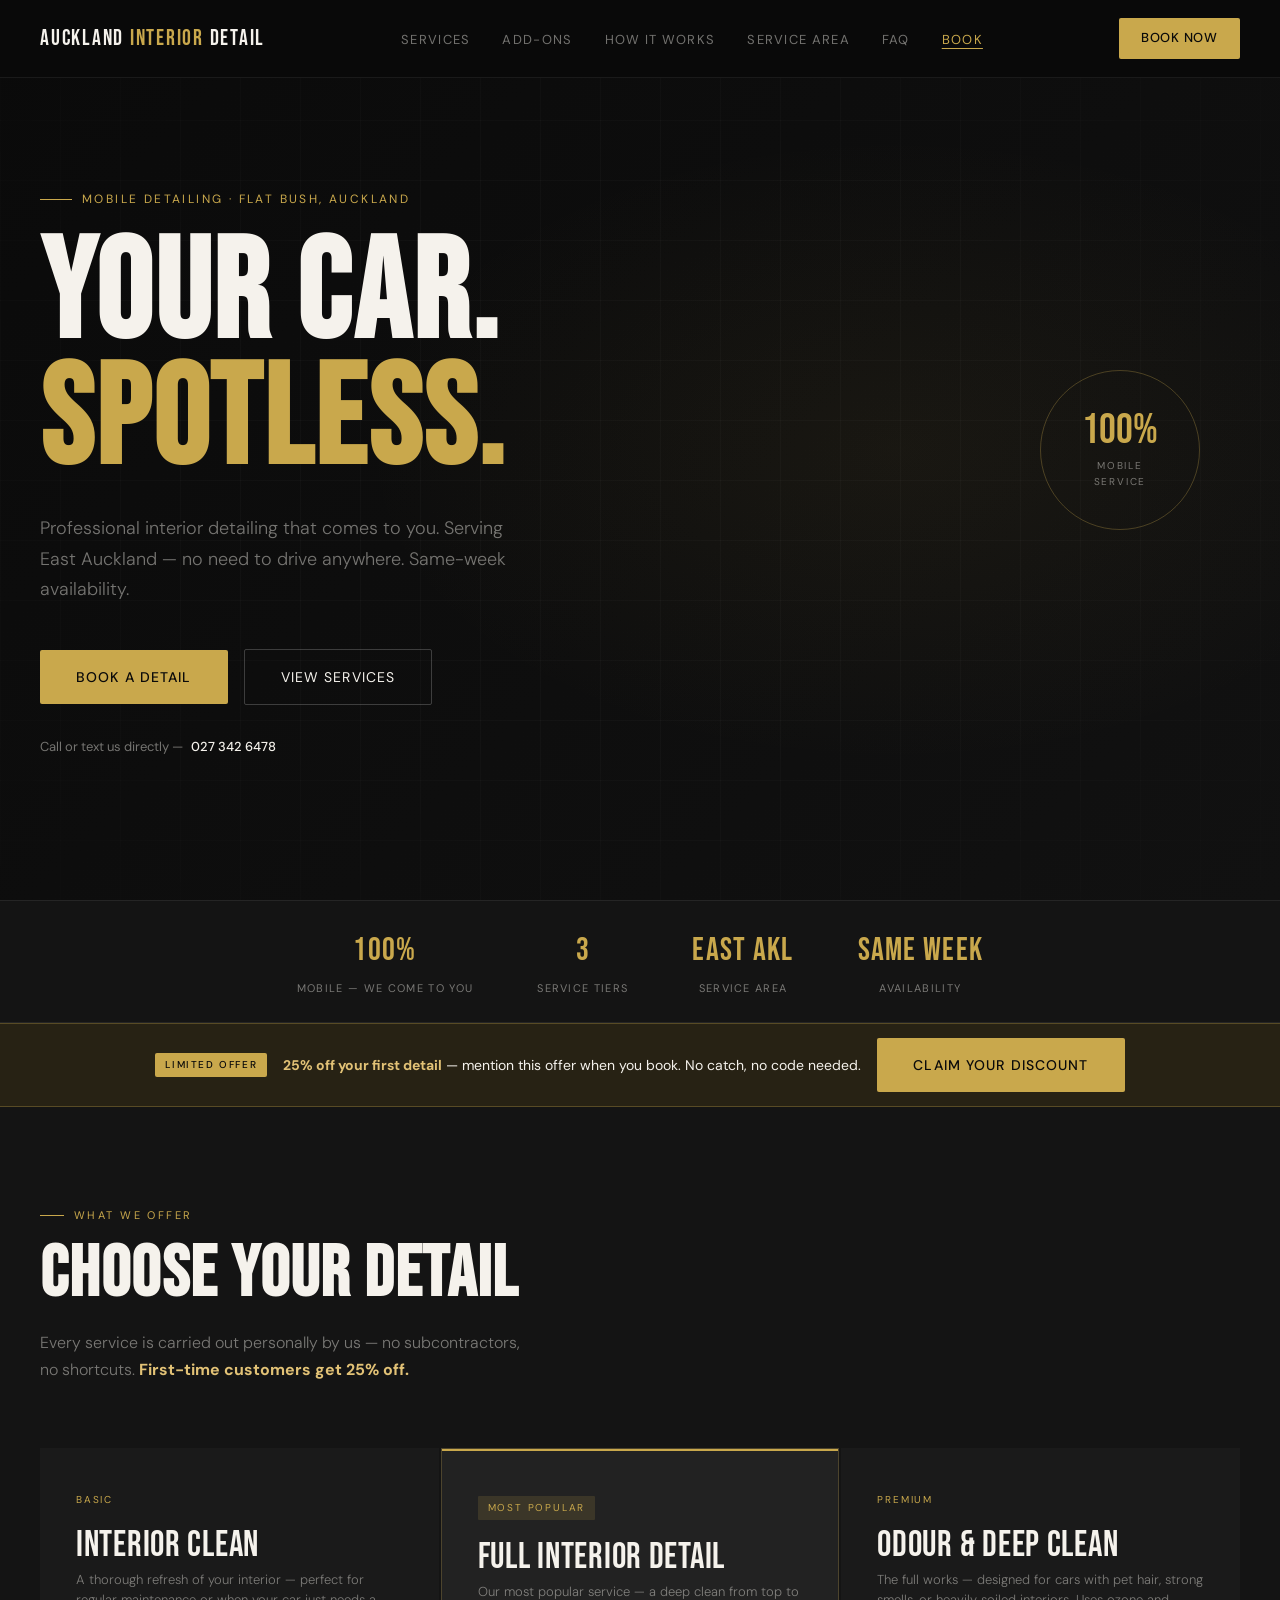
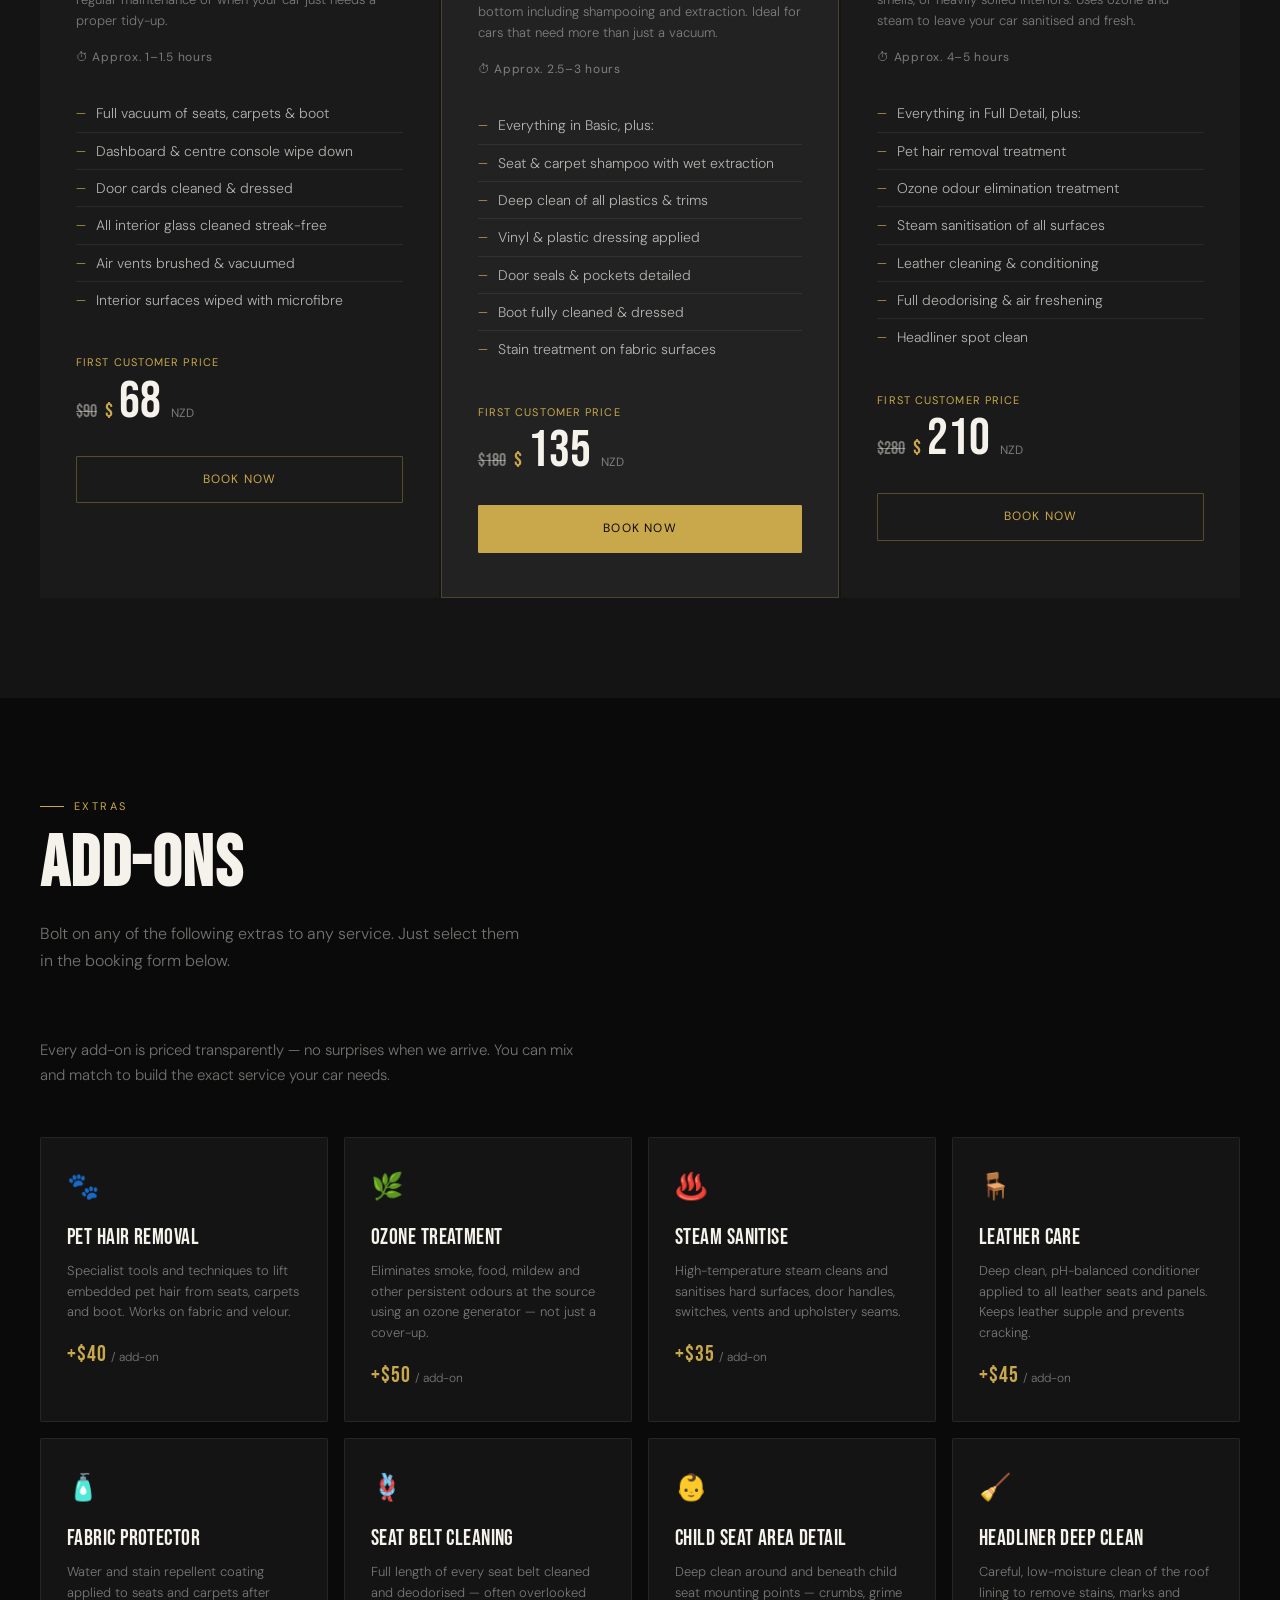
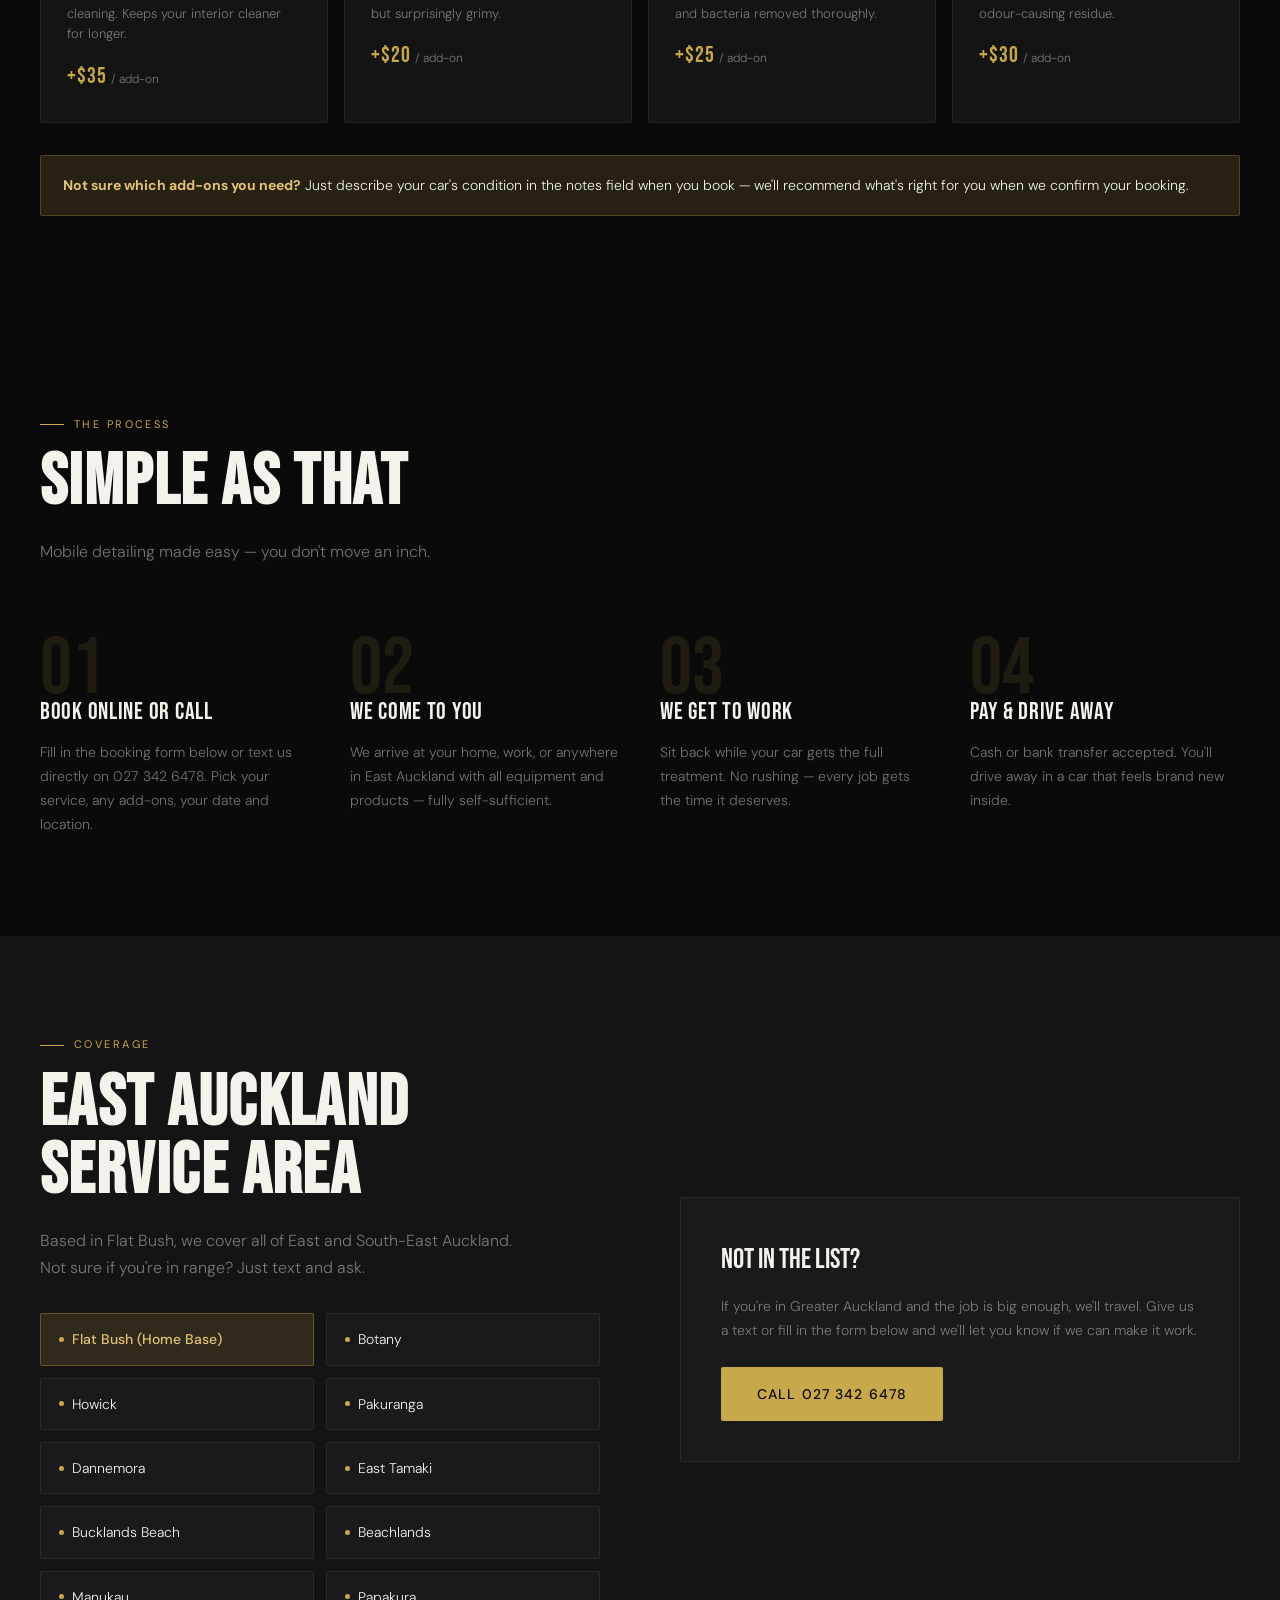
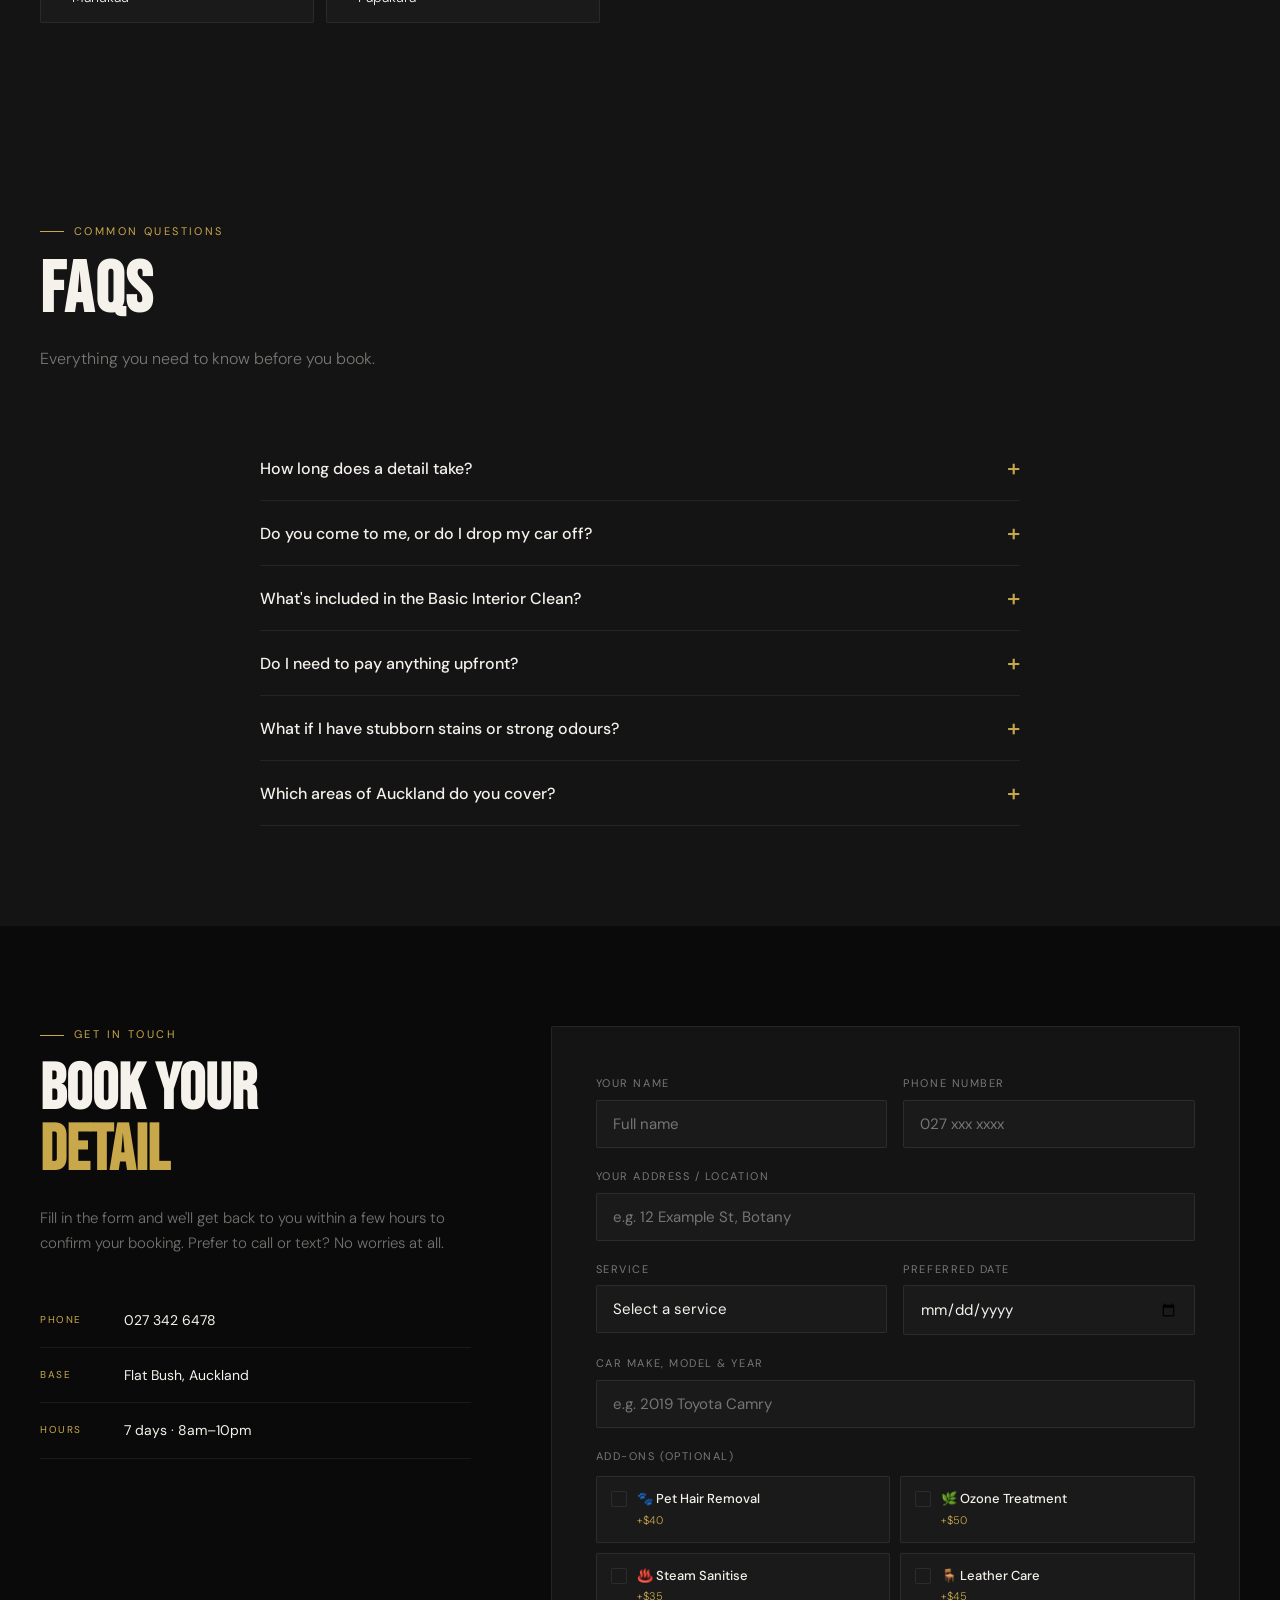
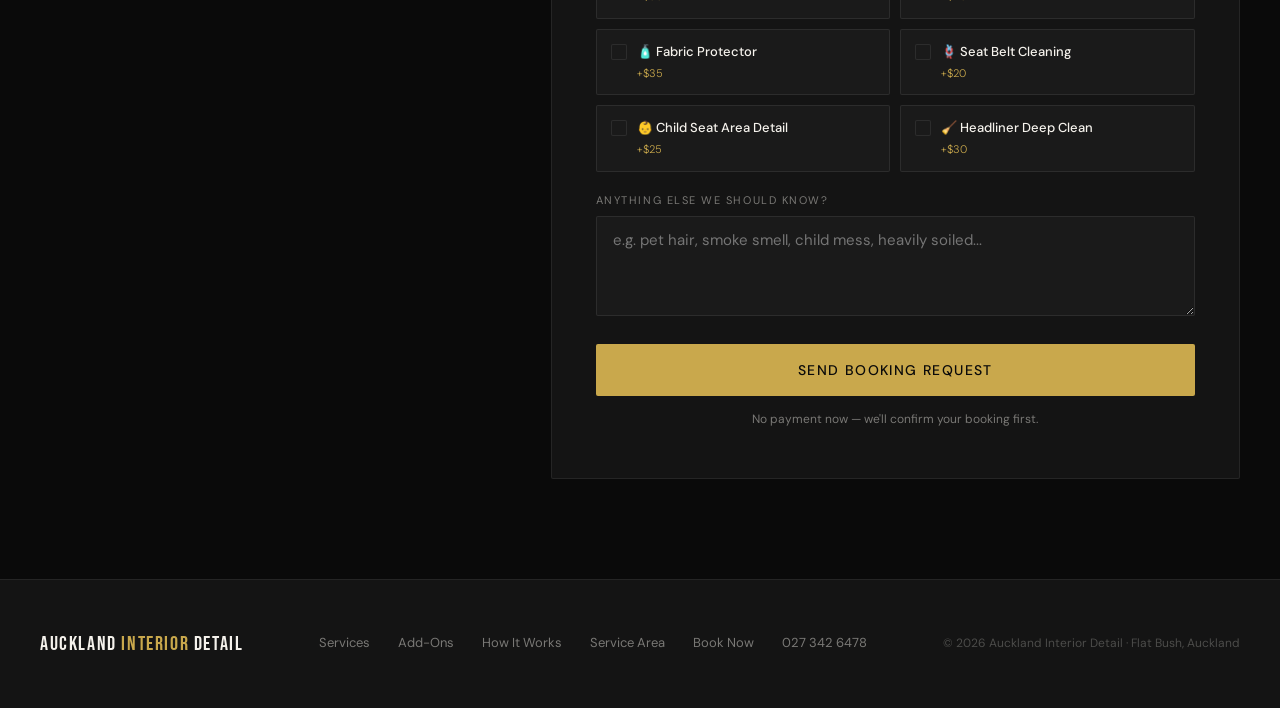
==== commit b5d5708e: "Add interactive improvements and interior add-on content refresh Agent-Logs-Url: https://github.com/" ====
--- a/index.html
+++ b/index.html
@@ -51,7 +51,7 @@
     background: rgba(10,10,10,0.95);
     backdrop-filter: blur(12px);
     border-bottom: 1px solid var(--border);
-    transition: padding 0.3s;
+    transition: padding 0.3s ease, box-shadow 0.3s ease;
   }
   .nav-logo {
     font-family: var(--font-display);
@@ -897,6 +897,101 @@
   .hero-sub { animation-delay: 0.4s; }
   .hero-actions { animation-delay: 0.55s; }
   .hero-phone { animation-delay: 0.65s; }
+
+  /* NAV SCROLLED */
+  nav.scrolled { padding-top: 10px; padding-bottom: 10px; box-shadow: 0 2px 24px rgba(0,0,0,0.65); }
+  .nav-links a.active { color: var(--gold); text-decoration: underline; text-underline-offset: 4px; }
+
+  /* SCROLL REVEAL */
+  [data-reveal] {
+    opacity: 0;
+    transform: translateY(28px);
+    transition: opacity 0.5s ease, transform 0.5s ease;
+  }
+  [data-reveal].revealed { opacity: 1; transform: translateY(0); }
+
+  /* FAQ */
+  #faq { background: var(--charcoal); }
+  .faq-list { max-width: 760px; margin: 0 auto; }
+  .faq-item { border-bottom: 1px solid var(--border); }
+  .faq-question {
+    width: 100%;
+    background: none;
+    border: none;
+    color: var(--white);
+    text-align: left;
+    font-family: var(--font-body);
+    font-size: 16px;
+    font-weight: 500;
+    padding: 20px 0;
+    cursor: pointer;
+    display: flex;
+    justify-content: space-between;
+    align-items: center;
+    gap: 16px;
+    transition: color 0.2s;
+  }
+  .faq-question:hover { color: var(--gold); }
+  .faq-icon { font-size: 24px; color: var(--gold); flex-shrink: 0; line-height: 1; transition: transform 0.3s ease; }
+  .faq-item.open .faq-icon { transform: rotate(45deg); }
+  .faq-answer {
+    font-size: 15px;
+    font-weight: 300;
+    color: var(--muted);
+    line-height: 1.7;
+    max-height: 0;
+    overflow: hidden;
+    transition: max-height 0.35s ease, padding-bottom 0.35s ease;
+  }
+  .faq-item.open .faq-answer { max-height: 600px; padding-bottom: 20px; }
+
+  /* PRICE ESTIMATOR */
+  #price-estimator {
+    display: none;
+    background: var(--surface);
+    border: 1px solid rgba(201,168,76,0.25);
+    border-radius: 4px;
+    padding: 16px 20px;
+    margin-top: 12px;
+    margin-bottom: 4px;
+  }
+  #price-estimator.visible { display: block; }
+  .estimator-line {
+    display: flex;
+    justify-content: space-between;
+    font-size: 14px;
+    color: var(--muted);
+    padding: 5px 0;
+  }
+  .estimator-line.service-line { color: var(--white); font-weight: 500; }
+  .estimator-divider { border: none; border-top: 1px solid var(--border); margin: 8px 0; }
+  .estimator-total {
+    display: flex;
+    justify-content: space-between;
+    font-family: var(--font-display);
+    font-size: 20px;
+    letter-spacing: 0.04em;
+    color: var(--gold);
+    padding: 4px 0;
+  }
+
+  /* ADDON CARD — CLICKABLE / SELECTED */
+  .addon-card { cursor: pointer; }
+  .addon-card.selected { border-color: var(--gold); background: rgba(201,168,76,0.06); }
+  .addon-card.selected::after {
+    content: '✓ Added';
+    position: absolute;
+    top: 12px;
+    right: 12px;
+    background: var(--gold);
+    color: var(--black);
+    font-size: 10px;
+    font-weight: 600;
+    letter-spacing: 0.06em;
+    text-transform: uppercase;
+    padding: 3px 9px;
+    border-radius: 2px;
+  }
 </style>
 </head>
 <body>
@@ -909,6 +1004,7 @@
     <li><a href="#addons">Add-Ons</a></li>
     <li><a href="#how">How It Works</a></li>
     <li><a href="#area">Service Area</a></li>
+    <li><a href="#faq">FAQ</a></li>
     <li><a href="#book">Book</a></li>
   </ul>
   <a href="#book" class="nav-cta">Book Now</a>
@@ -923,6 +1019,7 @@
   <a href="#addons">Add-Ons</a>
   <a href="#how">How It Works</a>
   <a href="#area">Service Area</a>
+  <a href="#faq">FAQ</a>
   <a href="#book">Book Now</a>
   <a href="tel:0273426478">027 342 6478</a>
 </div>
@@ -979,7 +1076,7 @@
 
 <!-- SERVICES -->
 <section id="services">
-  <div class="section-header">
+  <div class="section-header" data-reveal>
     <div class="section-label">What We Offer</div>
     <h2 class="section-title">Choose Your Detail</h2>
     <p class="section-sub">Every service is carried out personally by us — no subcontractors, no shortcuts. <strong style="color:var(--gold-light)">First-time customers get 25% off.</strong></p>
@@ -987,7 +1084,7 @@
   <div class="services-grid">
 
     <!-- Basic -->
-    <div class="service-card">
+    <div class="service-card" data-reveal>
       <span class="service-tag">Basic</span>
       <div class="service-name">Interior Clean</div>
       <p class="service-desc">A thorough refresh of your interior — perfect for regular maintenance or when your car just needs a proper tidy-up.</p>
@@ -1011,11 +1108,11 @@
           </div>
         </div>
       </div>
-      <a href="#book" class="service-btn">Book Now</a>
+      <a href="#book" class="service-btn" data-service="Basic Interior Clean ($68 — was $90)">Book Now</a>
     </div>
 
     <!-- Featured / Most Popular -->
-    <div class="service-card featured">
+    <div class="service-card featured" data-reveal>
       <span class="service-tag">Most Popular</span>
       <div class="service-name">Full Interior Detail</div>
       <p class="service-desc">Our most popular service — a deep clean from top to bottom including shampooing and extraction. Ideal for cars that need more than just a vacuum.</p>
@@ -1040,11 +1137,11 @@
           </div>
         </div>
       </div>
-      <a href="#book" class="service-btn">Book Now</a>
+      <a href="#book" class="service-btn" data-service="Full Interior Detail ($135 — was $180)">Book Now</a>
     </div>
 
     <!-- Premium -->
-    <div class="service-card">
+    <div class="service-card" data-reveal>
       <span class="service-tag">Premium</span>
       <div class="service-name">Odour &amp; Deep Clean</div>
       <p class="service-desc">The full works — designed for cars with pet hair, strong smells, or heavily soiled interiors. Uses ozone and steam to leave your car sanitised and fresh.</p>
@@ -1069,7 +1166,7 @@
           </div>
         </div>
       </div>
-      <a href="#book" class="service-btn">Book Now</a>
+      <a href="#book" class="service-btn" data-service="Odour &amp; Deep Clean ($210 — was $280)">Book Now</a>
     </div>
 
   </div>
@@ -1077,7 +1174,7 @@
 
 <!-- ADD-ONS -->
 <section id="addons">
-  <div class="section-header">
+  <div class="section-header" data-reveal>
     <div class="section-label">Extras</div>
     <h2 class="section-title">Add-Ons</h2>
     <p class="section-sub">Bolt on any of the following extras to any service. Just select them in the booking form below.</p>
@@ -1085,59 +1182,59 @@
   <p class="addons-intro">Every add-on is priced transparently — no surprises when we arrive. You can mix and match to build the exact service your car needs.</p>
   <div class="addons-grid">
 
-    <div class="addon-card">
+    <div class="addon-card" data-reveal data-addon="pet_hair">
       <span class="addon-icon">🐾</span>
       <div class="addon-name">Pet Hair Removal</div>
       <p class="addon-desc">Specialist tools and techniques to lift embedded pet hair from seats, carpets and boot. Works on fabric and velour.</p>
       <div class="addon-price">+$40 <span>/ add-on</span></div>
     </div>
 
-    <div class="addon-card">
+    <div class="addon-card" data-reveal data-addon="ozone">
       <span class="addon-icon">🌿</span>
       <div class="addon-name">Ozone Treatment</div>
       <p class="addon-desc">Eliminates smoke, food, mildew and other persistent odours at the source using an ozone generator — not just a cover-up.</p>
       <div class="addon-price">+$50 <span>/ add-on</span></div>
     </div>
 
-    <div class="addon-card">
+    <div class="addon-card" data-reveal data-addon="steam">
       <span class="addon-icon">♨️</span>
       <div class="addon-name">Steam Sanitise</div>
       <p class="addon-desc">High-temperature steam cleans and sanitises hard surfaces, door handles, switches, vents and upholstery seams.</p>
       <div class="addon-price">+$35 <span>/ add-on</span></div>
     </div>
 
-    <div class="addon-card">
+    <div class="addon-card" data-reveal data-addon="leather">
       <span class="addon-icon">🪑</span>
       <div class="addon-name">Leather Care</div>
       <p class="addon-desc">Deep clean, pH-balanced conditioner applied to all leather seats and panels. Keeps leather supple and prevents cracking.</p>
       <div class="addon-price">+$45 <span>/ add-on</span></div>
     </div>
 
-    <div class="addon-card">
-      <span class="addon-icon">🪟</span>
-      <div class="addon-name">Exterior Glass Clean</div>
-      <p class="addon-desc">All exterior windows and mirrors cleaned and polished streak-free — pairs perfectly with any interior detail.</p>
-      <div class="addon-price">+$20 <span>/ add-on</span></div>
-    </div>
-
-    <div class="addon-card">
-      <span class="addon-icon">✨</span>
-      <div class="addon-name">Tyre Shine &amp; Dress</div>
-      <p class="addon-desc">Tyres cleaned, dressed and shined for that showroom-fresh look. Applied to all four tyres.</p>
-      <div class="addon-price">+$20 <span>/ add-on</span></div>
-    </div>
-
-    <div class="addon-card">
+    <div class="addon-card" data-reveal data-addon="fabric">
       <span class="addon-icon">🧴</span>
       <div class="addon-name">Fabric Protector</div>
       <p class="addon-desc">Water and stain repellent coating applied to seats and carpets after cleaning. Keeps your interior cleaner for longer.</p>
       <div class="addon-price">+$35 <span>/ add-on</span></div>
     </div>
 
-    <div class="addon-card">
-      <span class="addon-icon">🚘</span>
-      <div class="addon-name">Engine Bay Wipe Down</div>
-      <p class="addon-desc">Visual clean of the engine bay — dust, grime and light debris removed from visible surfaces and panels.</p>
+    <div class="addon-card" data-reveal data-addon="seatbelt">
+      <span class="addon-icon">🪢</span>
+      <div class="addon-name">Seat Belt Cleaning</div>
+      <p class="addon-desc">Full length of every seat belt cleaned and deodorised — often overlooked but surprisingly grimy.</p>
+      <div class="addon-price">+$20 <span>/ add-on</span></div>
+    </div>
+
+    <div class="addon-card" data-reveal data-addon="childseat">
+      <span class="addon-icon">👶</span>
+      <div class="addon-name">Child Seat Area Detail</div>
+      <p class="addon-desc">Deep clean around and beneath child seat mounting points — crumbs, grime and bacteria removed thoroughly.</p>
+      <div class="addon-price">+$25 <span>/ add-on</span></div>
+    </div>
+
+    <div class="addon-card" data-reveal data-addon="headliner">
+      <span class="addon-icon">🧹</span>
+      <div class="addon-name">Headliner Deep Clean</div>
+      <p class="addon-desc">Careful, low-moisture clean of the roof lining to remove stains, marks and odour-causing residue.</p>
       <div class="addon-price">+$30 <span>/ add-on</span></div>
     </div>
 
@@ -1149,28 +1246,28 @@
 
 <!-- HOW IT WORKS -->
 <section id="how">
-  <div class="section-header">
+  <div class="section-header" data-reveal>
     <div class="section-label">The Process</div>
     <h2 class="section-title">Simple As That</h2>
     <p class="section-sub">Mobile detailing made easy — you don't move an inch.</p>
   </div>
   <div class="steps">
-    <div class="step">
+    <div class="step" data-reveal>
       <div class="step-num">01</div>
       <div class="step-title">Book Online or Call</div>
       <p class="step-body">Fill in the booking form below or text us directly on 027 342 6478. Pick your service, any add-ons, your date and location.</p>
     </div>
-    <div class="step">
+    <div class="step" data-reveal>
       <div class="step-num">02</div>
       <div class="step-title">We Come To You</div>
       <p class="step-body">We arrive at your home, work, or anywhere in East Auckland with all equipment and products — fully self-sufficient.</p>
     </div>
-    <div class="step">
+    <div class="step" data-reveal>
       <div class="step-num">03</div>
       <div class="step-title">We Get To Work</div>
       <p class="step-body">Sit back while your car gets the full treatment. No rushing — every job gets the time it deserves.</p>
     </div>
-    <div class="step">
+    <div class="step" data-reveal>
       <div class="step-num">04</div>
       <div class="step-title">Pay &amp; Drive Away</div>
       <p class="step-body">Cash or bank transfer accepted. You'll drive away in a car that feels brand new inside.</p>
@@ -1206,6 +1303,66 @@
   </div>
 </section>
 
+<!-- FAQ -->
+<section id="faq">
+  <div class="section-header" data-reveal>
+    <div class="section-label">Common Questions</div>
+    <h2 class="section-title">FAQs</h2>
+    <p class="section-sub">Everything you need to know before you book.</p>
+  </div>
+  <div class="faq-list">
+
+    <div class="faq-item" data-reveal>
+      <button class="faq-question" aria-expanded="false">
+        How long does a detail take?
+        <span class="faq-icon">+</span>
+      </button>
+      <div class="faq-answer">It depends on the service. A Basic Interior Clean takes around 1–1.5 hours, a Full Interior Detail takes 2.5–3 hours, and the Odour &amp; Deep Clean can take 4–5 hours. Add-ons can add extra time too. We'll give you a more accurate estimate when we confirm your booking.</div>
+    </div>
+
+    <div class="faq-item" data-reveal>
+      <button class="faq-question" aria-expanded="false">
+        Do you come to me, or do I drop my car off?
+        <span class="faq-icon">+</span>
+      </button>
+      <div class="faq-answer">We come to you — that's the whole point. We're a fully mobile service based in Flat Bush. You stay at home, work, or wherever is convenient, and we bring all our equipment. No need to drop your car off anywhere.</div>
+    </div>
+
+    <div class="faq-item" data-reveal>
+      <button class="faq-question" aria-expanded="false">
+        What's included in the Basic Interior Clean?
+        <span class="faq-icon">+</span>
+      </button>
+      <div class="faq-answer">The Basic Interior Clean includes a full vacuum of seats, carpets and boot; dashboard and centre console wipe down; door cards cleaned and dressed; all interior glass cleaned streak-free; air vents brushed and vacuumed; and all interior surfaces wiped with microfibre cloths. It's a thorough maintenance clean — perfect for keeping your car in great shape.</div>
+    </div>
+
+    <div class="faq-item" data-reveal>
+      <button class="faq-question" aria-expanded="false">
+        Do I need to pay anything upfront?
+        <span class="faq-icon">+</span>
+      </button>
+      <div class="faq-answer">No payment is taken upfront. Fill in the booking form and we'll confirm your booking within a few hours. Payment is made on the day after the job is done — cash or bank transfer both accepted. No surprises.</div>
+    </div>
+
+    <div class="faq-item" data-reveal>
+      <button class="faq-question" aria-expanded="false">
+        What if I have stubborn stains or strong odours?
+        <span class="faq-icon">+</span>
+      </button>
+      <div class="faq-answer">For tough stains, our Full Interior Detail includes stain treatment on fabric surfaces. For strong odours (smoke, pets, mildew), we offer an Ozone Treatment add-on which eliminates smells at the source rather than just masking them. If you're unsure, describe the issue in the notes field when booking and we'll recommend the right option.</div>
+    </div>
+
+    <div class="faq-item" data-reveal>
+      <button class="faq-question" aria-expanded="false">
+        Which areas of Auckland do you cover?
+        <span class="faq-icon">+</span>
+      </button>
+      <div class="faq-answer">We're based in Flat Bush and cover all of East and South-East Auckland including Botany, Howick, Pakuranga, Dannemora, East Tamaki, Bucklands Beach, Beachlands, Manukau and Papakura. If you're outside that area, just text us — if the job is big enough we'll travel.</div>
+    </div>
+
+  </div>
+</section>
+
 <!-- BOOKING FORM -->
 <section id="book">
   <div class="form-wrap">
@@ -1259,9 +1416,9 @@
             <label for="service">Service</label>
             <select id="service" name="service" required>
               <option value="" disabled selected>Select a service</option>
-              <option value="Basic Interior Clean ($68 — was $90)">Basic Interior Clean — $68 (was $90)</option>
-              <option value="Full Interior Detail ($135 — was $180)">Full Interior Detail — $135 (was $180)</option>
-              <option value="Odour & Deep Clean ($210 — was $280)">Odour &amp; Deep Clean — $210 (was $280)</option>
+              <option value="Basic Interior Clean ($68 — was $90)" data-price="68" data-name="Basic Interior Clean">Basic Interior Clean — $68 (was $90)</option>
+              <option value="Full Interior Detail ($135 — was $180)" data-price="135" data-name="Full Interior Detail">Full Interior Detail — $135 (was $180)</option>
+              <option value="Odour &amp; Deep Clean ($210 — was $280)" data-price="210" data-name="Odour &amp; Deep Clean">Odour &amp; Deep Clean — $210 (was $280)</option>
             </select>
             <div class="field-error" id="error-service"></div>
           </div>
@@ -1272,6 +1429,20 @@
           </div>
         </div>
 
+        <!-- PRICE ESTIMATOR -->
+        <div id="price-estimator">
+          <div class="estimator-line service-line">
+            <span id="est-service-name">—</span>
+            <span id="est-service-price">$0</span>
+          </div>
+          <div id="est-addons-container"></div>
+          <hr class="estimator-divider">
+          <div class="estimator-total">
+            <span>Estimated Total</span>
+            <span id="est-total">$0</span>
+          </div>
+        </div>
+
         <div class="field">
           <label for="car">Car Make, Model &amp; Year</label>
           <input type="text" id="car" name="car" placeholder="e.g. 2019 Toyota Camry" required>
@@ -1282,58 +1453,58 @@
           <label>Add-Ons (optional)</label>
           <div class="addon-checks">
             <label class="addon-check-item">
-              <input type="checkbox" name="addon_pet_hair" value="Pet Hair Removal (+$40)">
+              <input type="checkbox" id="check_pet_hair" name="addon_pet_hair" value="Pet Hair Removal (+$40)" data-price="40">
               <span class="addon-check-label">
                 <span class="addon-check-name">🐾 Pet Hair Removal</span>
                 <span class="addon-check-price">+$40</span>
               </span>
             </label>
             <label class="addon-check-item">
-              <input type="checkbox" name="addon_ozone" value="Ozone Treatment (+$50)">
+              <input type="checkbox" id="check_ozone" name="addon_ozone" value="Ozone Treatment (+$50)" data-price="50">
               <span class="addon-check-label">
                 <span class="addon-check-name">🌿 Ozone Treatment</span>
                 <span class="addon-check-price">+$50</span>
               </span>
             </label>
             <label class="addon-check-item">
-              <input type="checkbox" name="addon_steam" value="Steam Sanitise (+$35)">
+              <input type="checkbox" id="check_steam" name="addon_steam" value="Steam Sanitise (+$35)" data-price="35">
               <span class="addon-check-label">
                 <span class="addon-check-name">♨️ Steam Sanitise</span>
                 <span class="addon-check-price">+$35</span>
               </span>
             </label>
             <label class="addon-check-item">
-              <input type="checkbox" name="addon_leather" value="Leather Care (+$45)">
+              <input type="checkbox" id="check_leather" name="addon_leather" value="Leather Care (+$45)" data-price="45">
               <span class="addon-check-label">
                 <span class="addon-check-name">🪑 Leather Care</span>
                 <span class="addon-check-price">+$45</span>
               </span>
             </label>
             <label class="addon-check-item">
-              <input type="checkbox" name="addon_ext_glass" value="Exterior Glass Clean (+$20)">
-              <span class="addon-check-label">
-                <span class="addon-check-name">🪟 Exterior Glass Clean</span>
-                <span class="addon-check-price">+$20</span>
-              </span>
-            </label>
-            <label class="addon-check-item">
-              <input type="checkbox" name="addon_tyres" value="Tyre Shine & Dress (+$20)">
-              <span class="addon-check-label">
-                <span class="addon-check-name">✨ Tyre Shine &amp; Dress</span>
-                <span class="addon-check-price">+$20</span>
-              </span>
-            </label>
-            <label class="addon-check-item">
-              <input type="checkbox" name="addon_fabric" value="Fabric Protector (+$35)">
+              <input type="checkbox" id="check_fabric" name="addon_fabric" value="Fabric Protector (+$35)" data-price="35">
               <span class="addon-check-label">
                 <span class="addon-check-name">🧴 Fabric Protector</span>
                 <span class="addon-check-price">+$35</span>
               </span>
             </label>
             <label class="addon-check-item">
-              <input type="checkbox" name="addon_engine" value="Engine Bay Wipe Down (+$30)">
+              <input type="checkbox" id="check_seatbelt" name="addon_seatbelt" value="Seat Belt Cleaning (+$20)" data-price="20">
               <span class="addon-check-label">
-                <span class="addon-check-name">🚘 Engine Bay Wipe Down</span>
+                <span class="addon-check-name">🪢 Seat Belt Cleaning</span>
+                <span class="addon-check-price">+$20</span>
+              </span>
+            </label>
+            <label class="addon-check-item">
+              <input type="checkbox" id="check_childseat" name="addon_childseat" value="Child Seat Area Detail (+$25)" data-price="25">
+              <span class="addon-check-label">
+                <span class="addon-check-name">👶 Child Seat Area Detail</span>
+                <span class="addon-check-price">+$25</span>
+              </span>
+            </label>
+            <label class="addon-check-item">
+              <input type="checkbox" id="check_headliner" name="addon_headliner" value="Headliner Deep Clean (+$30)" data-price="30">
+              <span class="addon-check-label">
+                <span class="addon-check-name">🧹 Headliner Deep Clean</span>
                 <span class="addon-check-price">+$30</span>
               </span>
             </label>
@@ -1371,20 +1542,19 @@
 </footer>
 
 <script>
-  // Set minimum booking date to tomorrow
+  // ── Set minimum booking date to tomorrow ──
   const dateInput = document.getElementById('date');
   const tomorrow = new Date();
   tomorrow.setDate(tomorrow.getDate() + 1);
   dateInput.min = tomorrow.toISOString().split('T')[0];
 
-  // Mobile hamburger menu
+  // ── Mobile hamburger menu ──
   const hamburger = document.getElementById('hamburger');
   const mobileMenu = document.getElementById('mobileMenu');
   hamburger.addEventListener('click', function() {
     hamburger.classList.toggle('open');
     mobileMenu.classList.toggle('open');
   });
-  // Close mobile menu when a link is clicked
   mobileMenu.querySelectorAll('a').forEach(a => {
     a.addEventListener('click', function() {
       hamburger.classList.remove('open');
@@ -1392,12 +1562,11 @@
     });
   });
 
-  // Form submission via fetch (AJAX) to Formspree
+  // ── Form submission via fetch (AJAX) to Formspree ──
   const form = document.getElementById('bookingForm');
   form.addEventListener('submit', async function(e) {
     e.preventDefault();
 
-    // Clear previous errors
     document.querySelectorAll('.field-error').forEach(el => el.style.display = 'none');
     document.querySelectorAll('input, select, textarea').forEach(el => el.classList.remove('error'));
 
@@ -1418,6 +1587,7 @@
         document.getElementById('formFields').style.display = 'none';
         document.getElementById('successMsg').classList.add('show');
         form.reset();
+        document.getElementById('price-estimator').classList.remove('visible');
       } else {
         const data = await res.json();
         if (data.errors) {
@@ -1442,7 +1612,7 @@
     }
   });
 
-  // Smooth nav scroll with offset for fixed nav
+  // ── Smooth nav scroll with offset for fixed nav ──
   document.querySelectorAll('a[href^="#"]').forEach(a => {
     a.addEventListener('click', function(e) {
       const href = this.getAttribute('href');
@@ -1454,6 +1624,150 @@
       }
     });
   });
+
+  // ── Nav shrink on scroll ──
+  const nav = document.querySelector('nav');
+  window.addEventListener('scroll', function() {
+    nav.classList.toggle('scrolled', window.scrollY > 80);
+  }, { passive: true });
+
+  // ── Active nav highlighting ──
+  const navSections = document.querySelectorAll('section[id], div[id="book"]');
+  const navLinks = document.querySelectorAll('.nav-links a[href^="#"]');
+  const sectionObserver = new IntersectionObserver(entries => {
+    entries.forEach(entry => {
+      if (entry.isIntersecting) {
+        const id = entry.target.id;
+        navLinks.forEach(link => {
+          link.classList.toggle('active', link.getAttribute('href') === '#' + id);
+        });
+      }
+    });
+  }, { rootMargin: '-30% 0px -60% 0px' });
+  document.querySelectorAll('section[id]').forEach(s => sectionObserver.observe(s));
+
+  // ── FAQ accordion ──
+  document.querySelectorAll('.faq-item').forEach(item => {
+    const btn = item.querySelector('.faq-question');
+    btn.addEventListener('click', function() {
+      const isOpen = item.classList.contains('open');
+      // Close all
+      document.querySelectorAll('.faq-item.open').forEach(openItem => {
+        openItem.classList.remove('open');
+        openItem.querySelector('.faq-question').setAttribute('aria-expanded', 'false');
+      });
+      // Open clicked if it was closed
+      if (!isOpen) {
+        item.classList.add('open');
+        btn.setAttribute('aria-expanded', 'true');
+      }
+    });
+  });
+
+  // ── Live price calculator ──
+  const serviceSelect = document.getElementById('service');
+  const estimator = document.getElementById('price-estimator');
+  const estServiceName = document.getElementById('est-service-name');
+  const estServicePrice = document.getElementById('est-service-price');
+  const estAddonsContainer = document.getElementById('est-addons-container');
+  const estTotal = document.getElementById('est-total');
+  const addonCheckboxes = document.querySelectorAll('.addon-checks input[type="checkbox"]');
+
+  function updateEstimator() {
+    const selectedOption = serviceSelect.options[serviceSelect.selectedIndex];
+    if (!selectedOption || !selectedOption.dataset.price) {
+      estimator.classList.remove('visible');
+      return;
+    }
+    estimator.classList.add('visible');
+
+    const servicePrice = parseInt(selectedOption.dataset.price, 10);
+    const serviceName = selectedOption.dataset.name || selectedOption.text.split(' — ')[0];
+    estServiceName.textContent = serviceName;
+    estServicePrice.textContent = '$' + servicePrice;
+
+    // Rebuild add-on lines
+    estAddonsContainer.innerHTML = '';
+    let addonsTotal = 0;
+    addonCheckboxes.forEach(cb => {
+      if (cb.checked) {
+        const price = parseInt(cb.dataset.price, 10);
+        addonsTotal += price;
+        const line = document.createElement('div');
+        line.className = 'estimator-line';
+        const nameSpan = cb.closest('label').querySelector('.addon-check-name');
+        line.innerHTML = '<span>' + nameSpan.textContent + '</span><span>+$' + price + '</span>';
+        estAddonsContainer.appendChild(line);
+      }
+    });
+
+    estTotal.textContent = '$' + (servicePrice + addonsTotal);
+  }
+
+  serviceSelect.addEventListener('change', updateEstimator);
+  addonCheckboxes.forEach(cb => cb.addEventListener('change', updateEstimator));
+
+  // ── Book Now pre-selects service ──
+  document.querySelectorAll('.service-btn[data-service]').forEach(btn => {
+    btn.addEventListener('click', function() {
+      const serviceValue = this.dataset.service;
+      for (let i = 0; i < serviceSelect.options.length; i++) {
+        if (serviceSelect.options[i].value === serviceValue) {
+          serviceSelect.selectedIndex = i;
+          break;
+        }
+      }
+      updateEstimator();
+    });
+  });
+
+  // ── Clickable add-on cards ──
+  document.querySelectorAll('.addon-card[data-addon]').forEach(card => {
+    card.addEventListener('click', function() {
+      const key = this.dataset.addon;
+      const checkbox = document.getElementById('check_' + key);
+      if (!checkbox) return;
+
+      checkbox.checked = !checkbox.checked;
+      this.classList.toggle('selected', checkbox.checked);
+      updateEstimator();
+
+      // Smooth-scroll to booking form
+      const bookSection = document.getElementById('book');
+      if (bookSection) {
+        const offset = bookSection.getBoundingClientRect().top + window.scrollY - 72;
+        window.scrollTo({ top: offset, behavior: 'smooth' });
+      }
+    });
+  });
+
+  // Sync card state when checkbox is toggled directly in the form
+  addonCheckboxes.forEach(cb => {
+    cb.addEventListener('change', function() {
+      const key = this.id.replace('check_', '');
+      const card = document.querySelector('.addon-card[data-addon="' + key + '"]');
+      if (card) card.classList.toggle('selected', this.checked);
+    });
+  });
+
+  // ── Scroll-reveal animations ──
+  const revealObserver = new IntersectionObserver(entries => {
+    entries.forEach(entry => {
+      if (entry.isIntersecting) {
+        entry.target.classList.add('revealed');
+        revealObserver.unobserve(entry.target);
+      }
+    });
+  }, { threshold: 0.12 });
+
+  document.querySelectorAll('[data-reveal]').forEach(el => {
+    // Stagger siblings within the same direct parent
+    const STAGGER_DELAY = 0.1; // seconds per step
+    const siblings = Array.from(el.parentElement.children).filter(c => c.hasAttribute('data-reveal'));
+    const idx = siblings.indexOf(el);
+    if (idx > 0) el.style.transitionDelay = (idx * STAGGER_DELAY) + 's';
+    revealObserver.observe(el);
+  });
 </script>
 </body>
 </html>
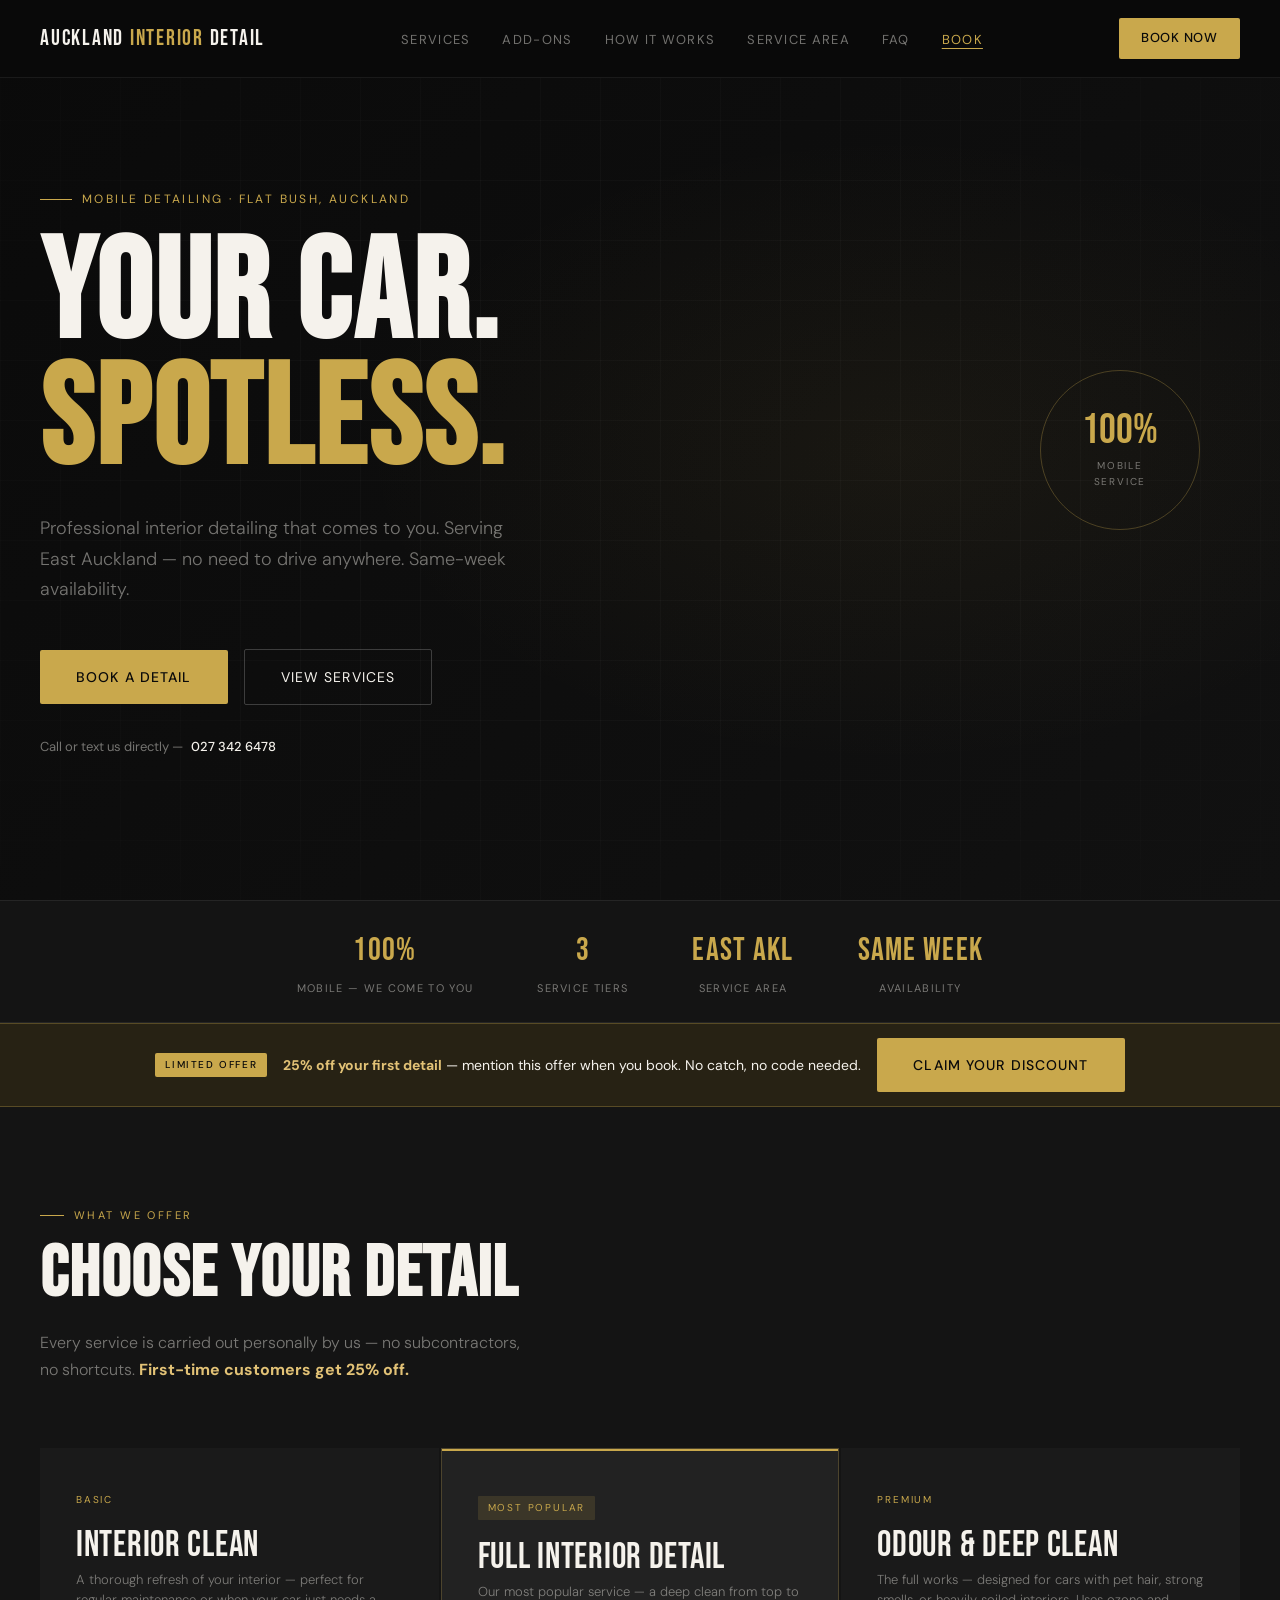
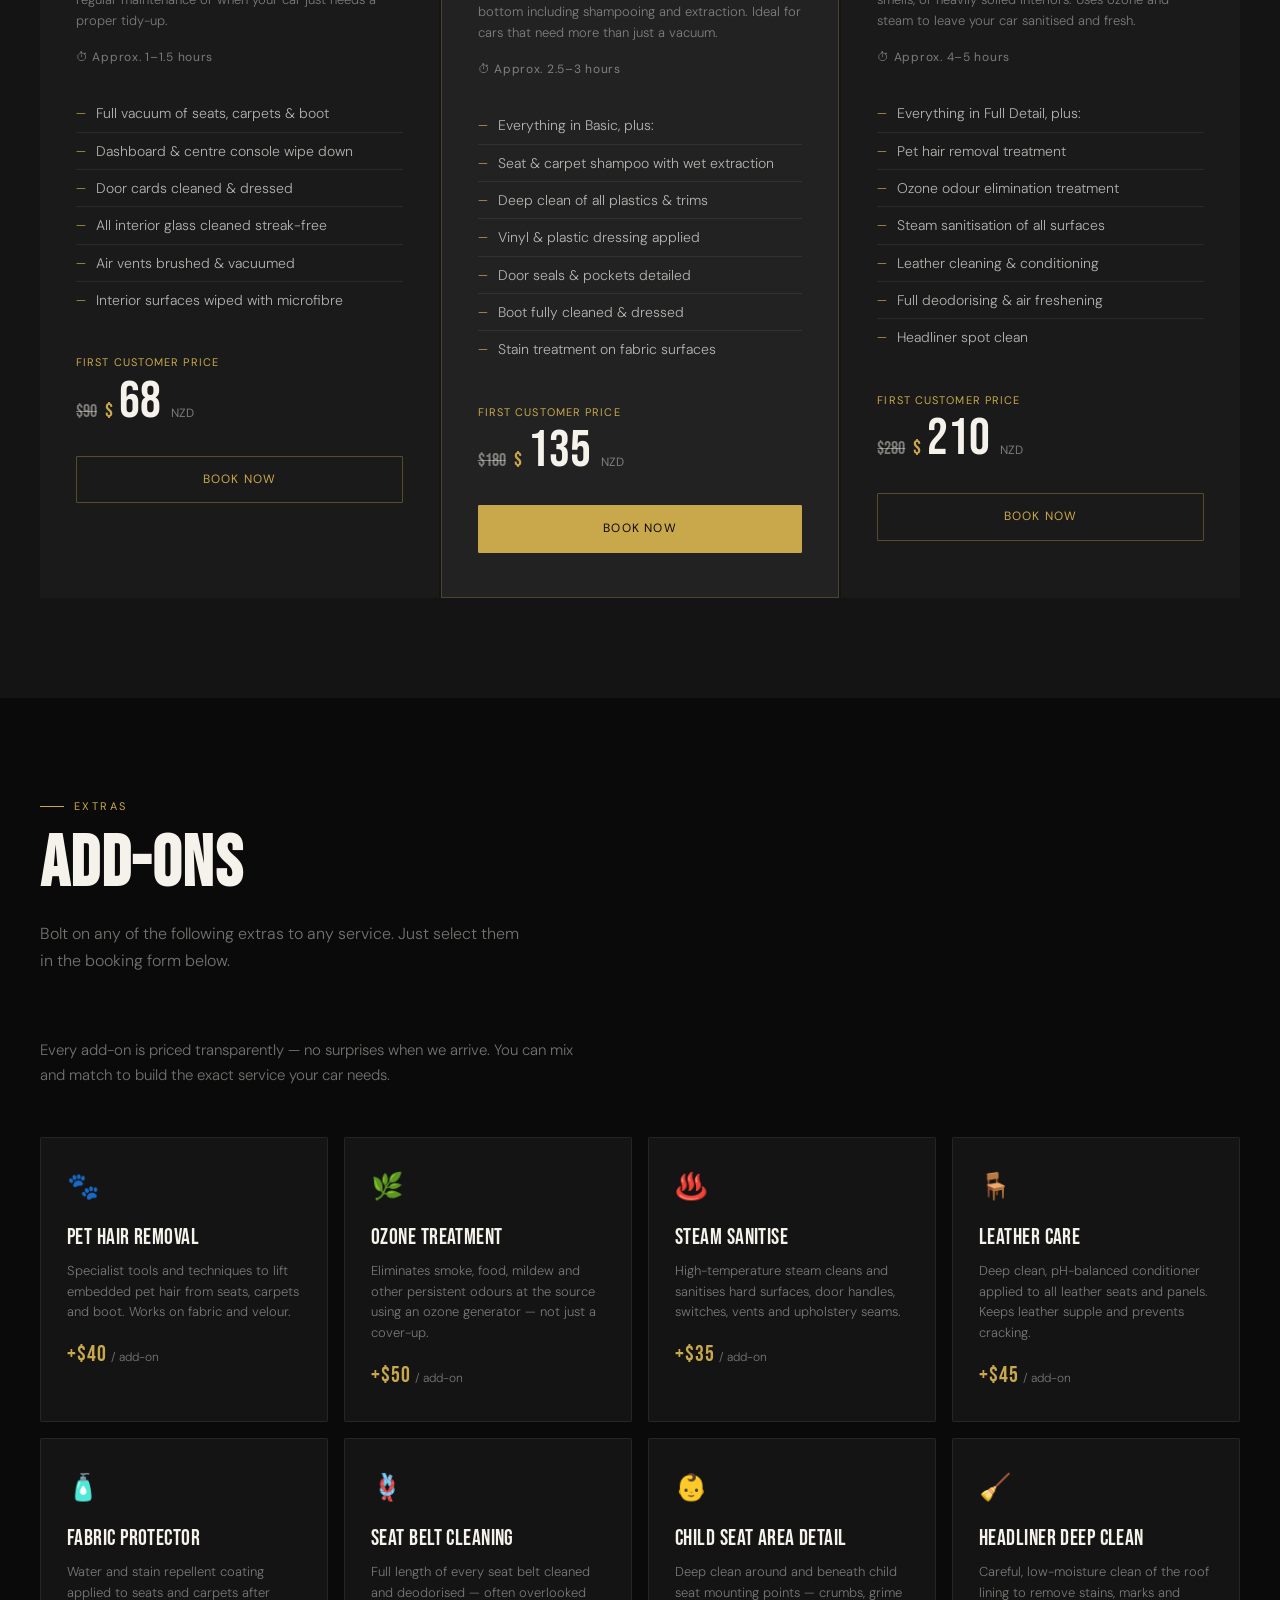
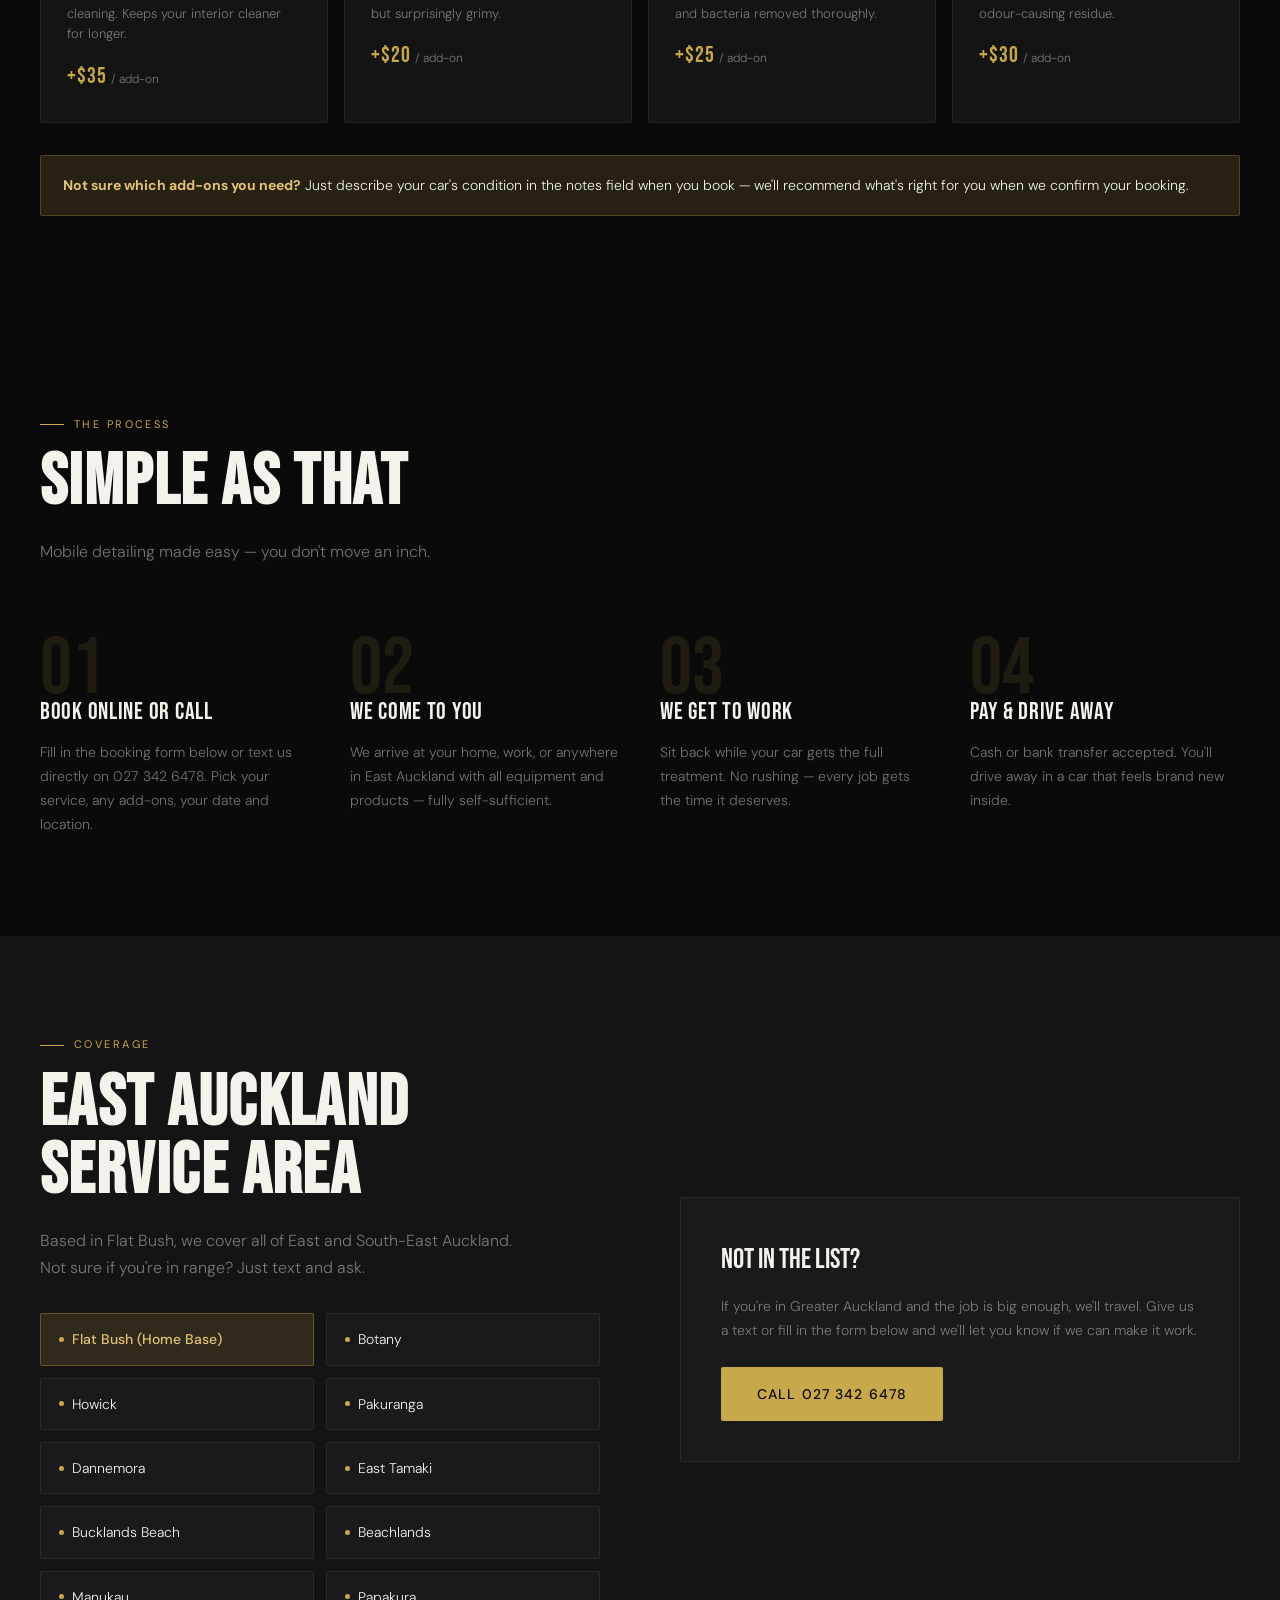
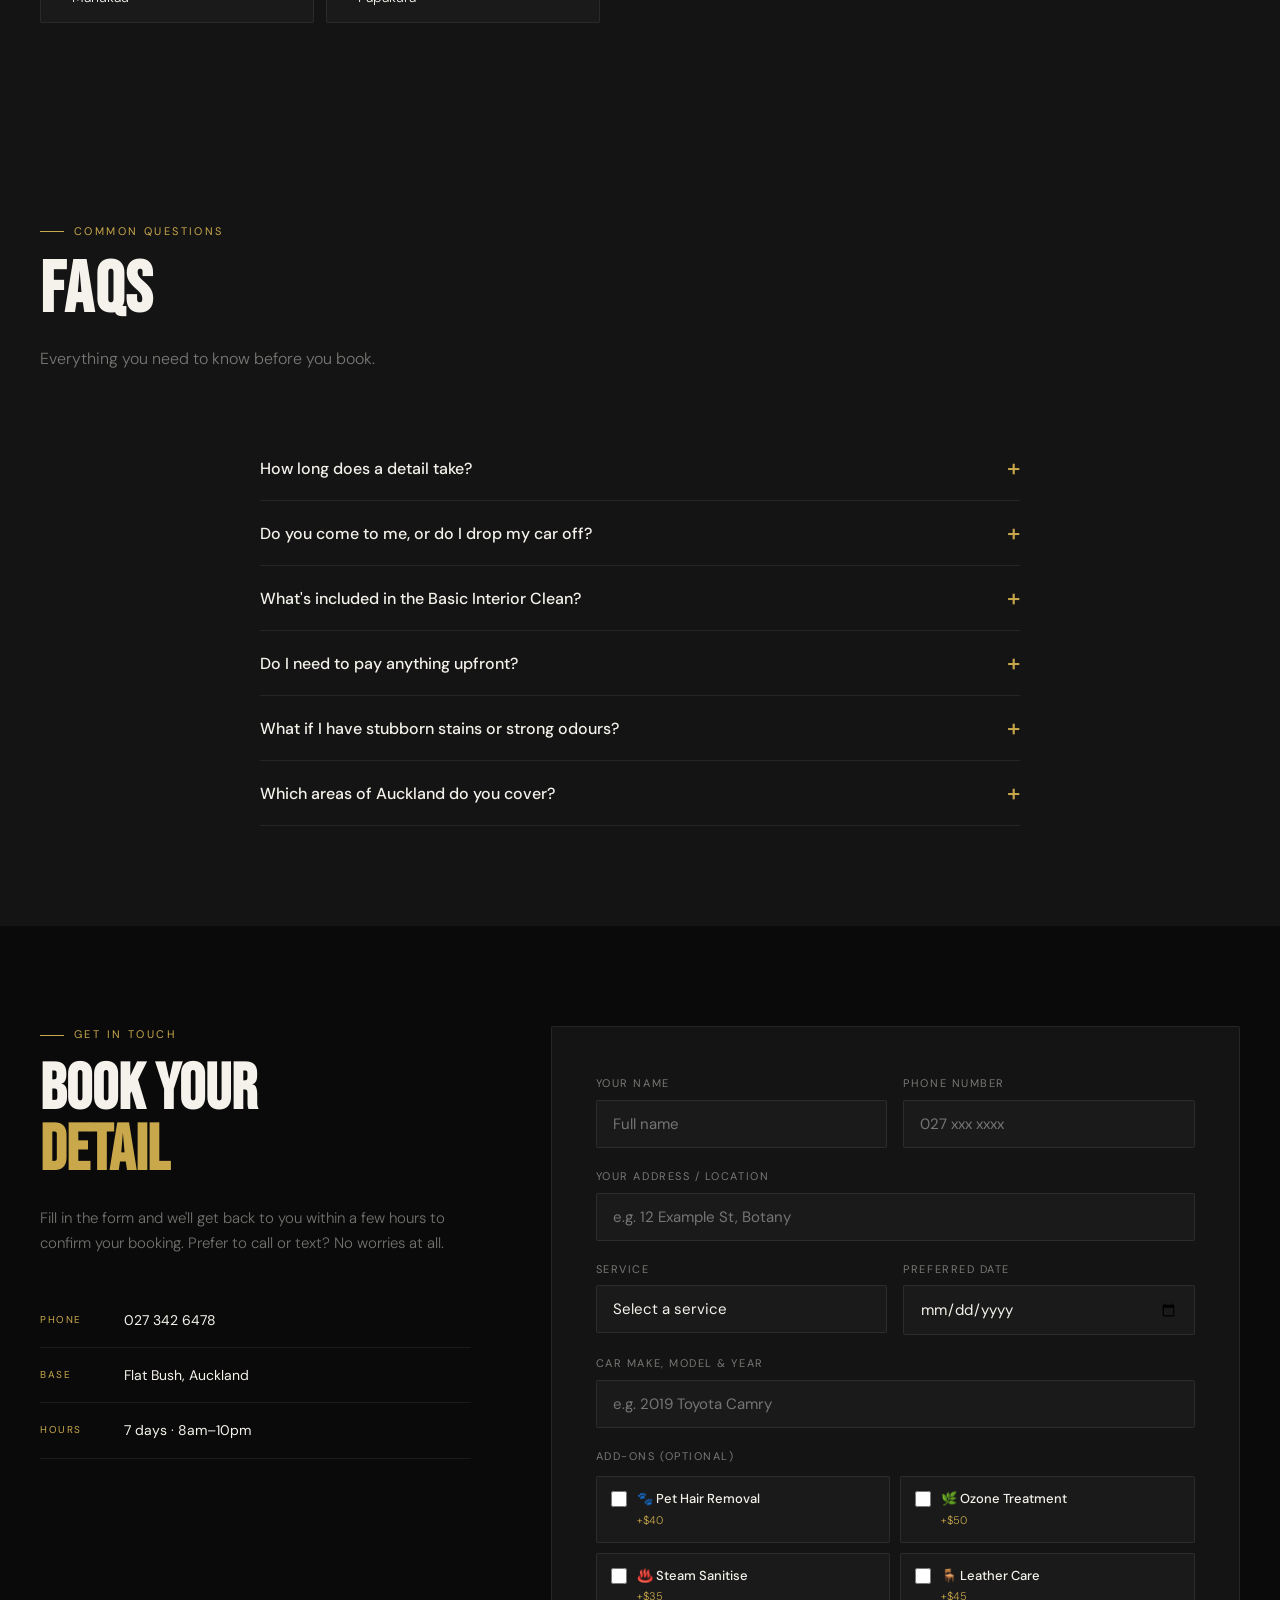
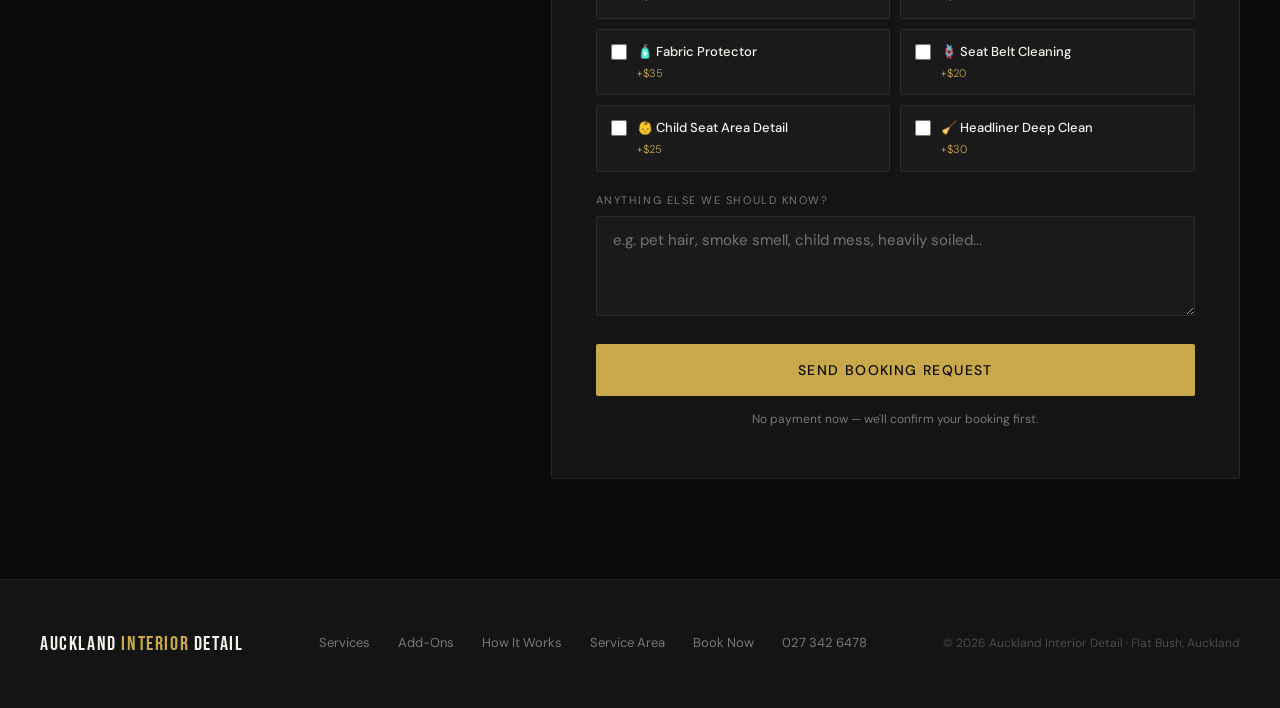
==== commit fb3dabf2: "fix: exclude checkboxes from global input CSS rule so they render correctly Agent-Logs-Url: https://" ====
--- a/index.html
+++ b/index.html
@@ -680,7 +680,7 @@
     text-transform: uppercase;
     color: var(--muted);
   }
-  input, select, textarea {
+  input:not([type="checkbox"]), select, textarea {
     background: var(--surface);
     border: 1px solid rgba(255,255,255,0.08);
     color: var(--white);
@@ -693,10 +693,10 @@
     width: 100%;
     -webkit-appearance: none;
   }
-  input:focus, select:focus, textarea:focus {
+  input:not([type="checkbox"]):focus, select:focus, textarea:focus {
     border-color: rgba(201,168,76,0.5);
   }
-  input.error, select.error, textarea.error {
+  input:not([type="checkbox"]).error, select.error, textarea.error {
     border-color: var(--error);
   }
   select option { background: var(--surface); }
